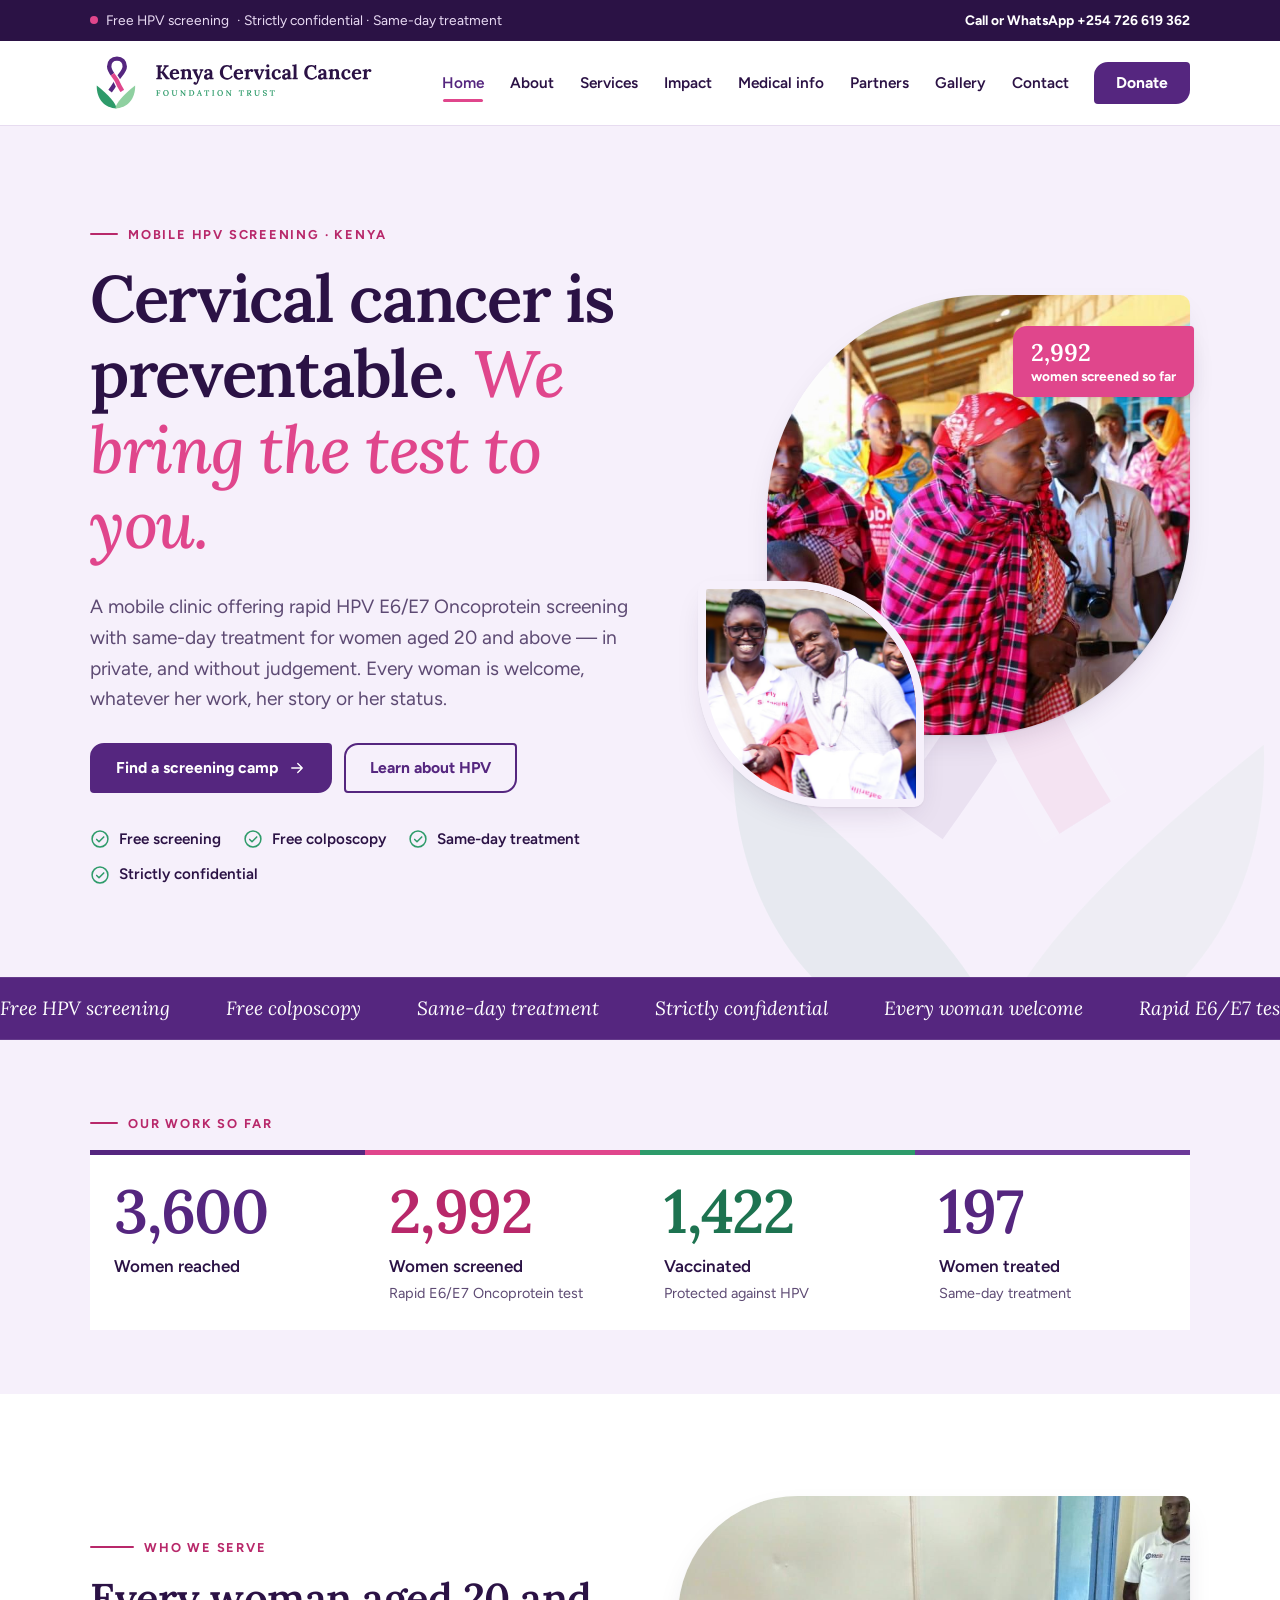
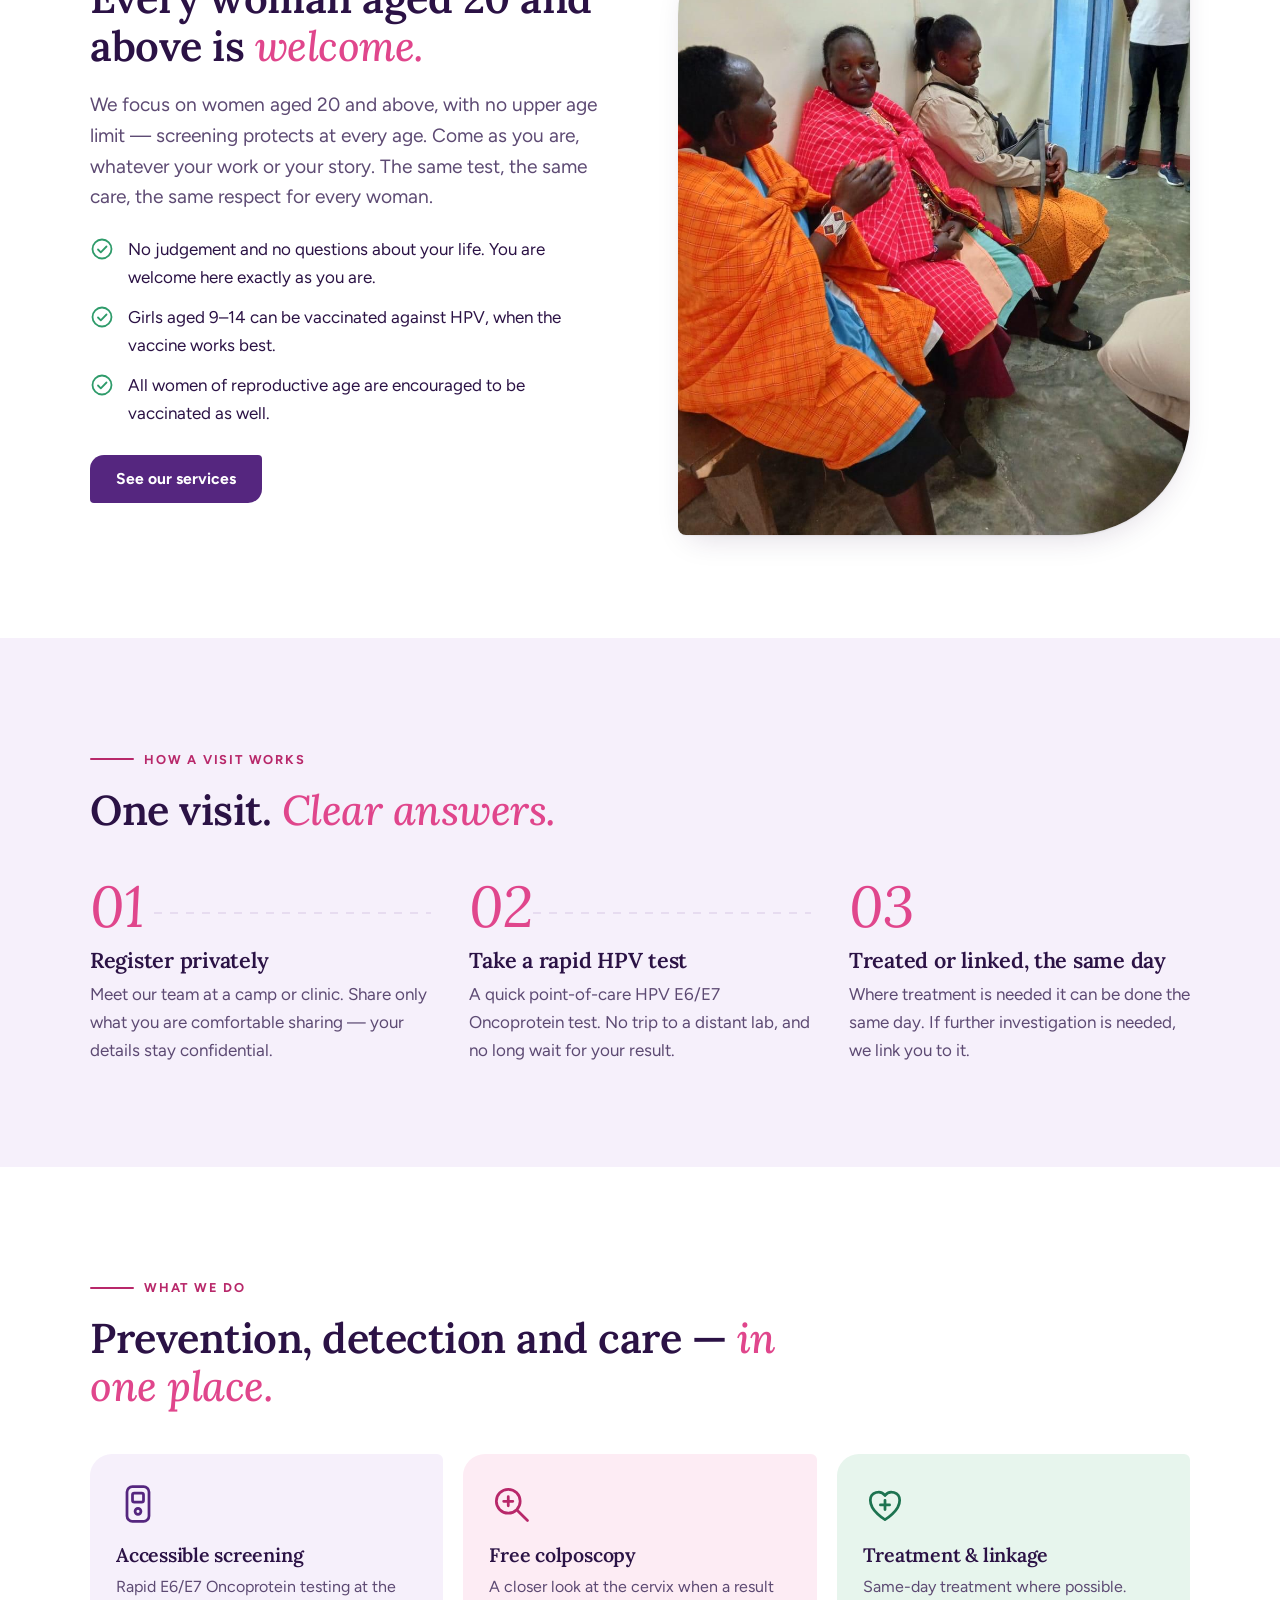
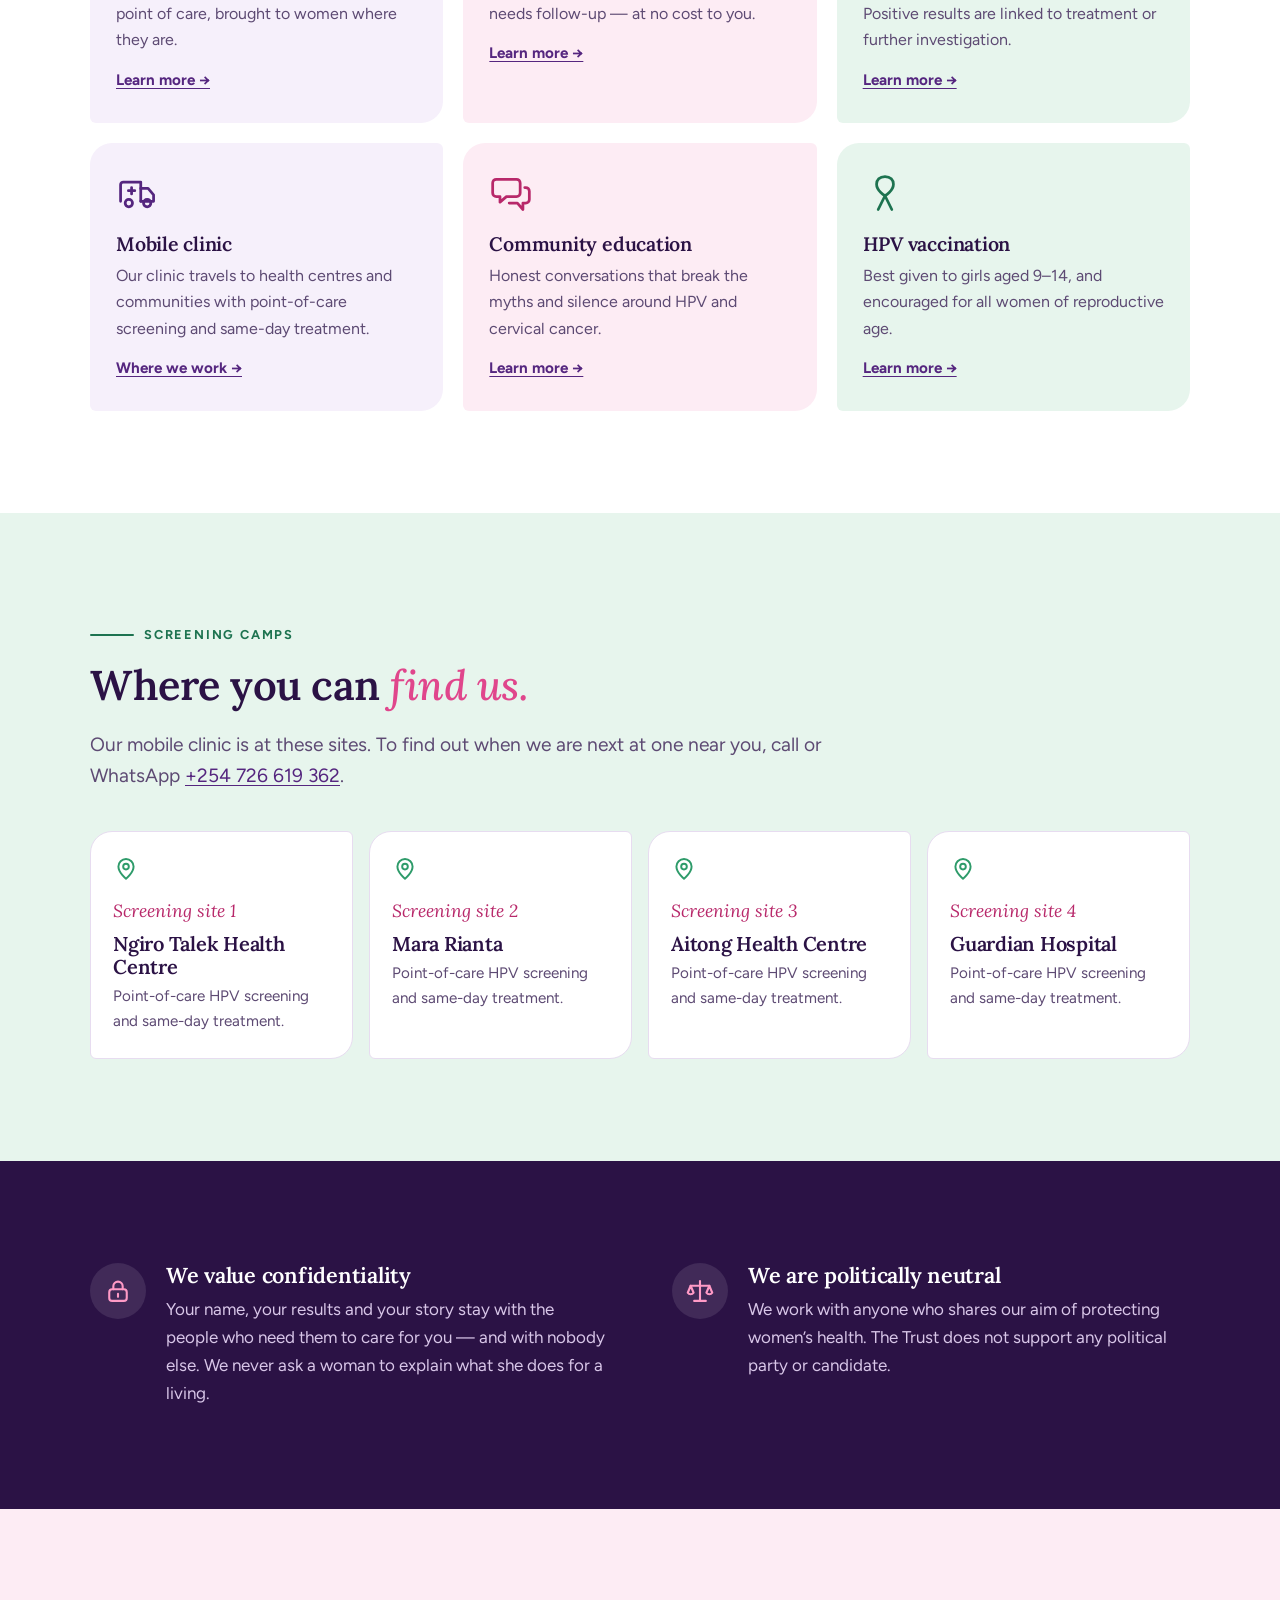
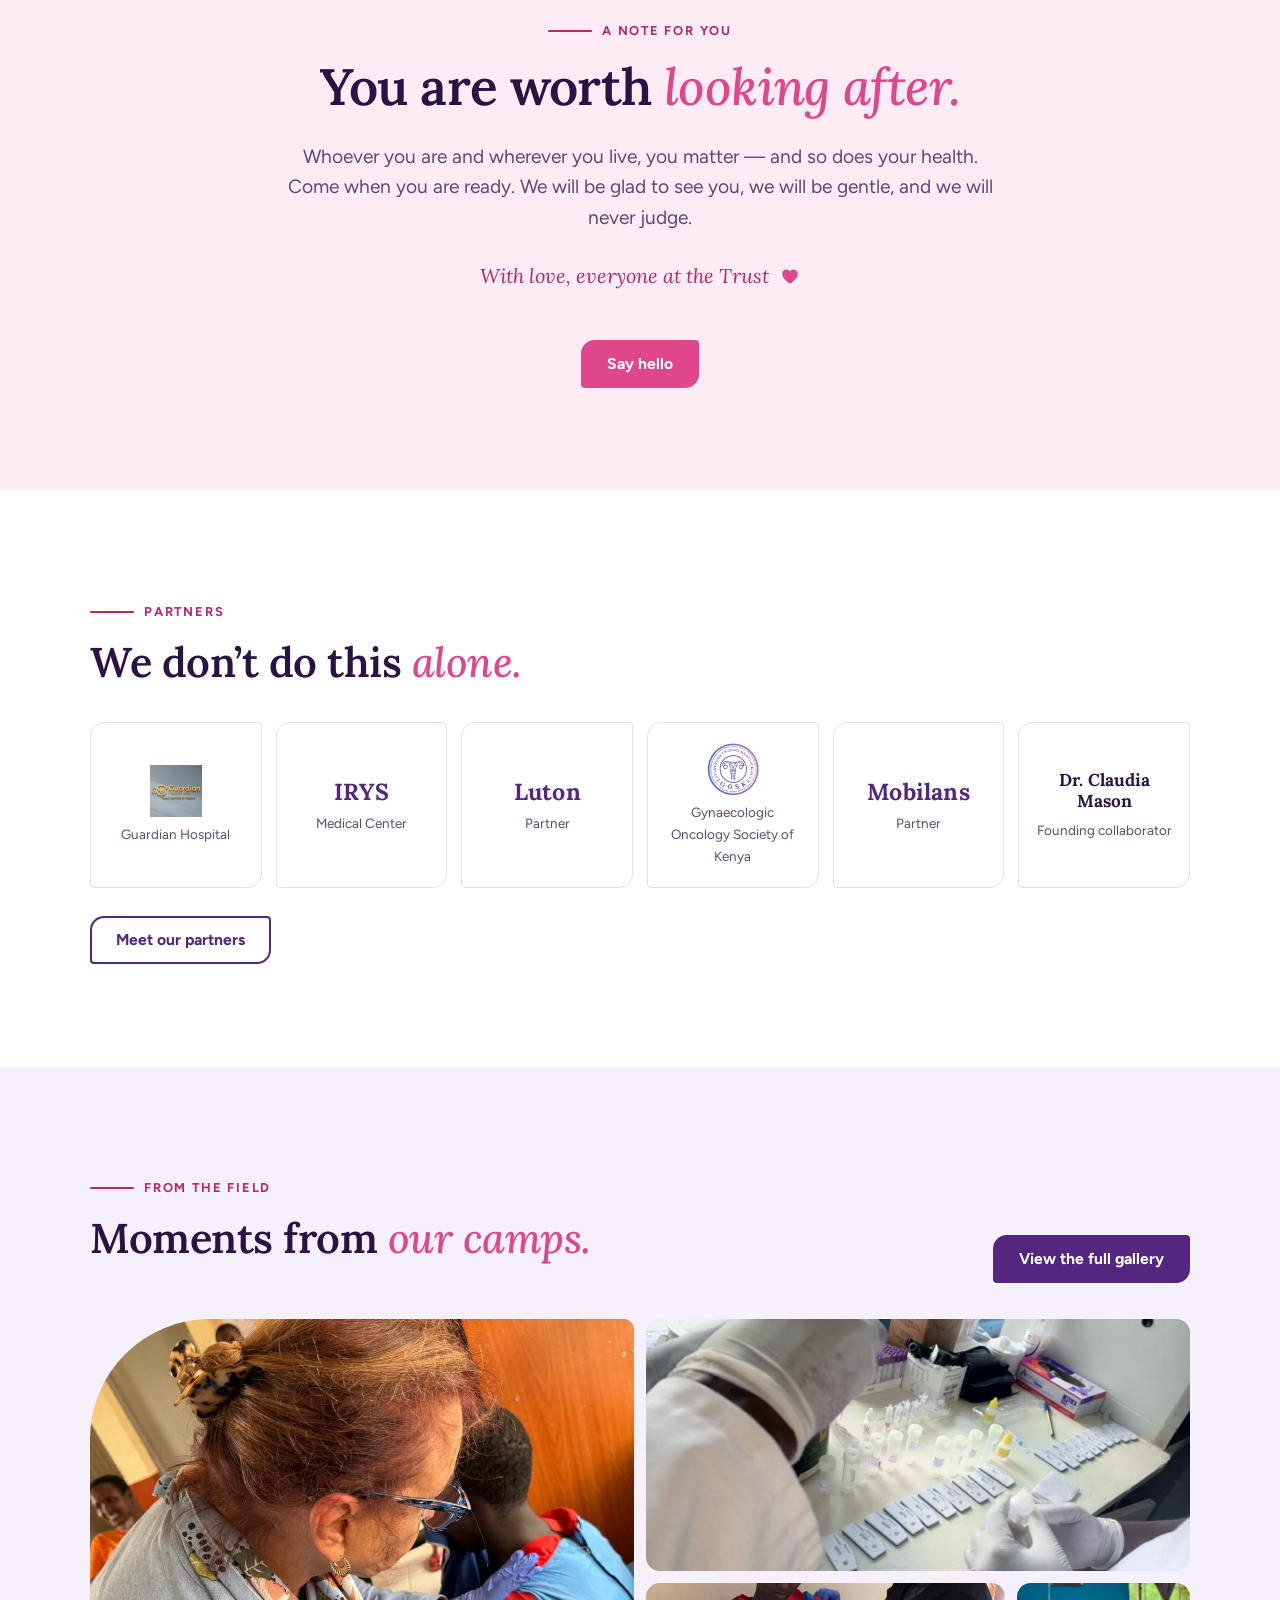
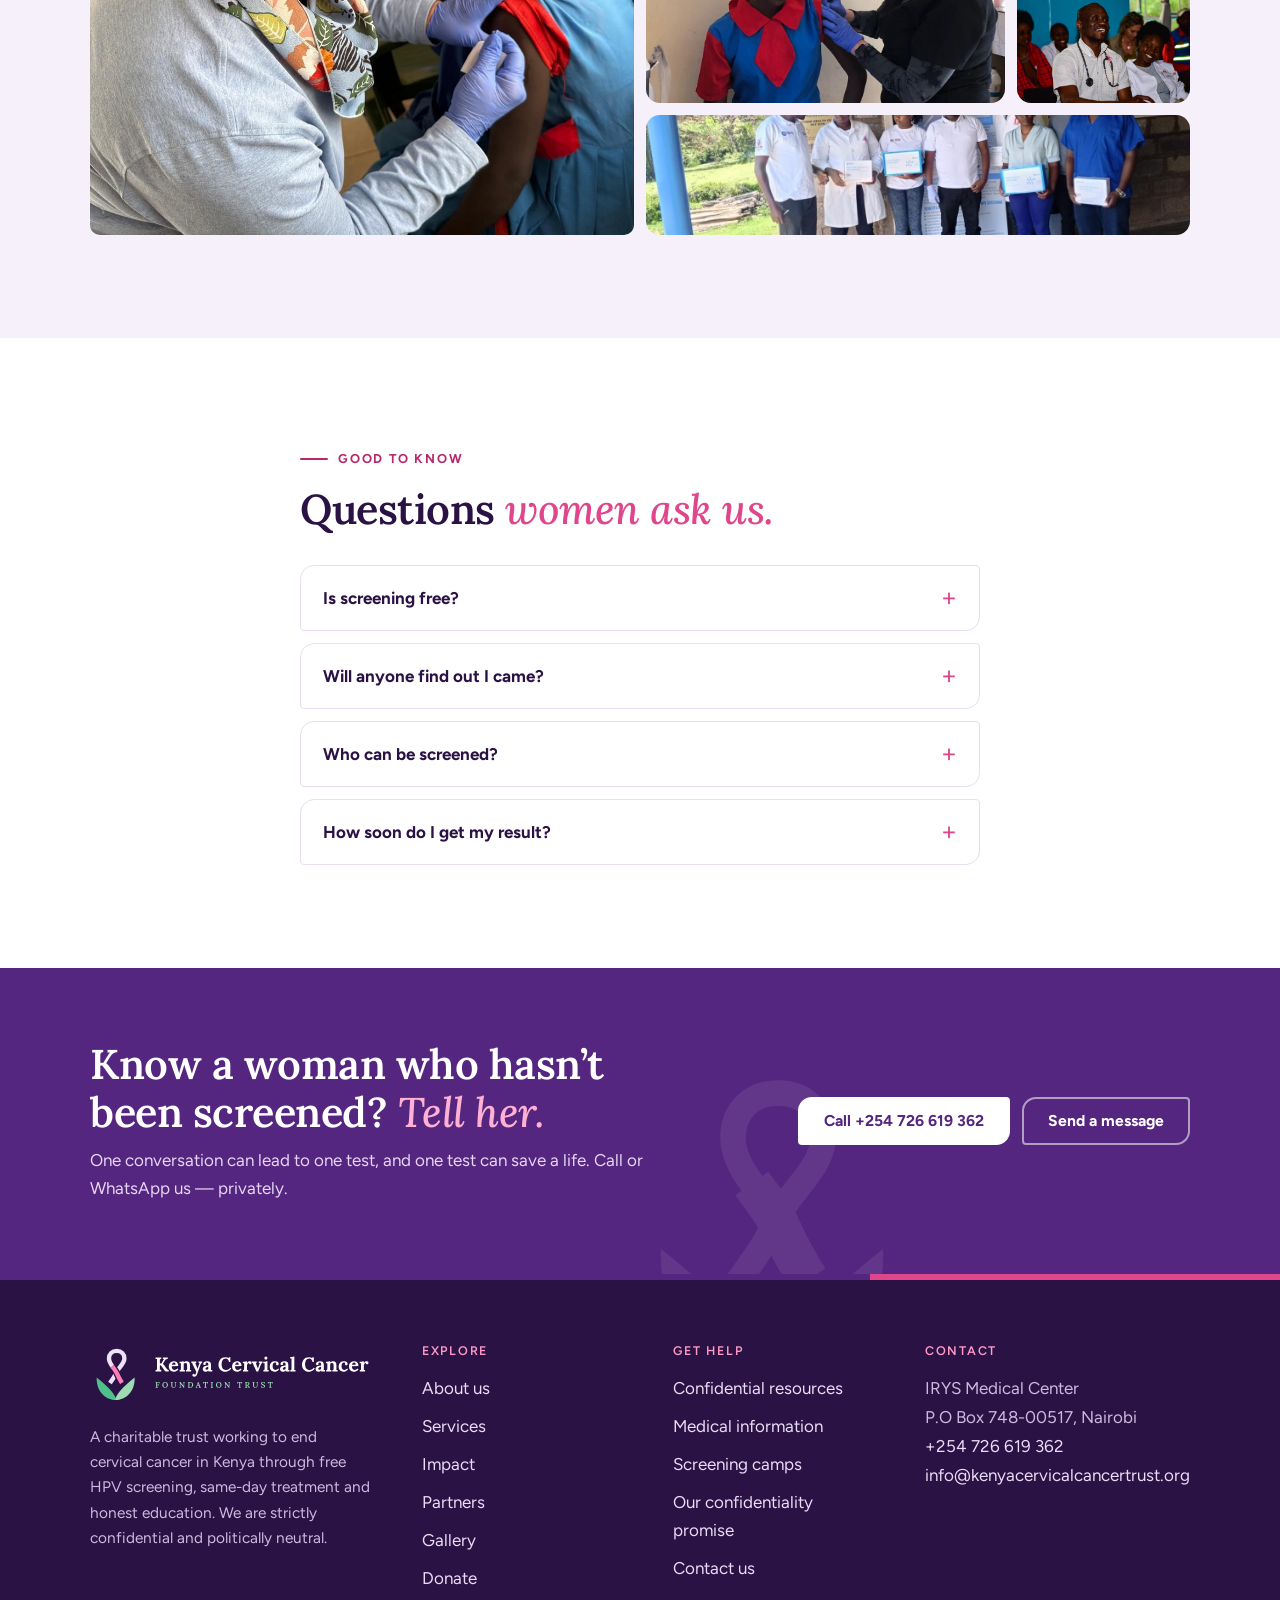
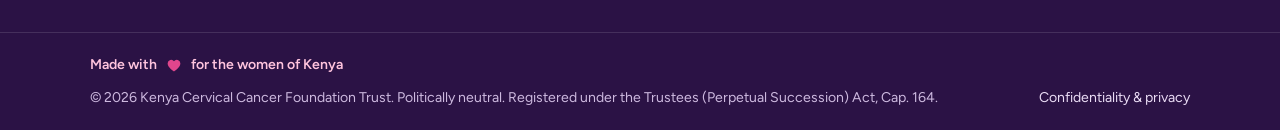
==== index.html @ a725f12f "change" ====
<!DOCTYPE html>
<html lang="en" class="no-js">
<head>
<meta charset="utf-8">
<meta name="viewport" content="width=device-width, initial-scale=1">
<title>Kenya Cervical Cancer Foundation Trust – Free HPV screening for women in Kenya</title>
<meta name="description" content="Free, confidential HPV screening and same-day treatment for women aged 20 and above in Kenya. A politically neutral charitable trust.">
<meta name="robots" content="index, follow">
<meta name="theme-color" content="#55267f">
<meta property="og:type" content="website">
<meta property="og:title" content="Kenya Cervical Cancer Foundation Trust – Free HPV screening for women in Kenya">
<meta property="og:description" content="Free, confidential HPV screening and same-day treatment for women aged 20 and above in Kenya. A politically neutral charitable trust.">
<meta property="og:image" content="https://www.kenyacervicalcancertrust.org/images/og-image.png">
<meta property="og:url" content="https://www.kenyacervicalcancertrust.org/index.html">
<meta name="twitter:card" content="summary_large_image">
<link rel="icon" href="images/favicon.svg" type="image/svg+xml">
<link rel="icon" href="images/favicon.png" type="image/png" sizes="512x512">
<link rel="apple-touch-icon" href="images/favicon.png">
<link rel="preconnect" href="https://fonts.googleapis.com">
<link rel="preconnect" href="https://fonts.gstatic.com" crossorigin>
<link rel="stylesheet" href="https://fonts.googleapis.com/css2?family=Figtree:wght@400;500;600;700;800&display=swap">
<link rel="stylesheet" href="css/style.css">
</head>
<body>
<a class="skip" href="#main">Skip to content</a>
<div class="topbar"><div class="wrap">
  <span class="pillar"><span class="dot"></span> Free HPV screening <span class="hide-s">&middot; Strictly confidential &middot; Same-day treatment</span></span>
  <span class="pillar"><a href="tel:+254726619362"><span class="hide-s">Call or WhatsApp </span>+254 726 619 362</a></span>
</div></div>
<header class="site-header"><div class="wrap">
  <a class="brand" href="index.html" aria-label="Kenya Cervical Cancer Foundation Trust — home"><img src="images/logo-horizontal.svg" alt="Kenya Cervical Cancer Foundation Trust" width="280" height="56"></a>
  <button class="menu-toggle" aria-expanded="false" aria-controls="site-nav" aria-label="Menu"><svg class="" viewBox="0 0 24 24" fill="none" stroke="currentColor" stroke-width="1.8" stroke-linecap="round" stroke-linejoin="round" aria-hidden="true" ><path d="M4 7h16M4 12h16M4 17h16"/></svg></button>
  <nav class="nav" id="site-nav" aria-label="Main"><a class="link" href="index.html" aria-current="page">Home</a><a class="link" href="about.html">About</a><a class="link" href="services.html">Services</a><a class="link" href="impact.html">Impact</a><a class="link" href="medical-info.html">Medical info</a><a class="link" href="partners.html">Partners</a><a class="link" href="gallery.html">Gallery</a><a class="link" href="contact.html">Contact</a><a class="btn btn-primary" href="donate.html">Donate</a></nav>
</div></header>
<main id="main">

<section class="hero"><img class="hero-ribbon" src="images/logo-mark.svg" alt="" aria-hidden="true">
<div class="wrap">
  <div>
    <span class="eyebrow">Mobile HPV screening &middot; Kenya</span>
    <h1>Cervical cancer is preventable. <em>We bring the test to you.</em></h1>
    <p class="lead">A mobile clinic offering rapid HPV E6/E7 Oncoprotein screening with same-day treatment for women aged 20 and above &mdash; in private, and without judgement. Every woman is welcome, whatever her work, her story or her status.</p>
    <div class="btn-row">
      <a class="btn btn-primary" href="#camps">Find a screening camp <svg class="" viewBox="0 0 24 24" fill="none" stroke="currentColor" stroke-width="1.8" stroke-linecap="round" stroke-linejoin="round" aria-hidden="true" ><path d="M5 12h14M13 6l6 6-6 6"/></svg></a>
      <a class="btn btn-ghost" href="medical-info.html">Learn about HPV</a>
    </div>
    <ul class="promise">
      <li><svg class="" viewBox="0 0 24 24" fill="none" stroke="currentColor" stroke-width="1.8" stroke-linecap="round" stroke-linejoin="round" aria-hidden="true" ><circle cx="12" cy="12" r="9.5"/><path d="M8 12.5l2.8 2.8L16.5 9.5"/></svg> Free screening</li><li><svg class="" viewBox="0 0 24 24" fill="none" stroke="currentColor" stroke-width="1.8" stroke-linecap="round" stroke-linejoin="round" aria-hidden="true" ><circle cx="12" cy="12" r="9.5"/><path d="M8 12.5l2.8 2.8L16.5 9.5"/></svg> Free colposcopy</li>
      <li><svg class="" viewBox="0 0 24 24" fill="none" stroke="currentColor" stroke-width="1.8" stroke-linecap="round" stroke-linejoin="round" aria-hidden="true" ><circle cx="12" cy="12" r="9.5"/><path d="M8 12.5l2.8 2.8L16.5 9.5"/></svg> Same-day treatment</li><li><svg class="" viewBox="0 0 24 24" fill="none" stroke="currentColor" stroke-width="1.8" stroke-linecap="round" stroke-linejoin="round" aria-hidden="true" ><circle cx="12" cy="12" r="9.5"/><path d="M8 12.5l2.8 2.8L16.5 9.5"/></svg> Strictly confidential</li>
    </ul>
  </div>
  <div class="hero-art" aria-hidden="false">
    <div class="main"><img src="images/gallery/g19.jpg" alt="Women gathered at a screening camp"></div>
    <div class="second"><img src="images/gallery/g21.jpg" alt="Members of our clinical team smiling"></div>
    <div class="stamp"><b>2,992</b>women screened so far</div>
  </div>
</div>
</section>


<div class="marquee" aria-hidden="true"><div class="track"><span>Free HPV screening</span><span class="hrt"><svg class="heart-ic" viewBox="0 0 24 24" fill="none" stroke="currentColor" stroke-width="2" stroke-linecap="round" stroke-linejoin="round" aria-hidden="true" ><path d="M12 20.5s-8.5-5-8.5-11A4.7 4.7 0 0 1 12 7a4.7 4.7 0 0 1 8.5 2.5c0 6-8.5 11-8.5 11z"/></svg></span><span>Free colposcopy</span><span class="hrt"><svg class="heart-ic" viewBox="0 0 24 24" fill="none" stroke="currentColor" stroke-width="2" stroke-linecap="round" stroke-linejoin="round" aria-hidden="true" ><path d="M12 20.5s-8.5-5-8.5-11A4.7 4.7 0 0 1 12 7a4.7 4.7 0 0 1 8.5 2.5c0 6-8.5 11-8.5 11z"/></svg></span><span>Same-day treatment</span><span class="hrt"><svg class="heart-ic" viewBox="0 0 24 24" fill="none" stroke="currentColor" stroke-width="2" stroke-linecap="round" stroke-linejoin="round" aria-hidden="true" ><path d="M12 20.5s-8.5-5-8.5-11A4.7 4.7 0 0 1 12 7a4.7 4.7 0 0 1 8.5 2.5c0 6-8.5 11-8.5 11z"/></svg></span><span>Strictly confidential</span><span class="hrt"><svg class="heart-ic" viewBox="0 0 24 24" fill="none" stroke="currentColor" stroke-width="2" stroke-linecap="round" stroke-linejoin="round" aria-hidden="true" ><path d="M12 20.5s-8.5-5-8.5-11A4.7 4.7 0 0 1 12 7a4.7 4.7 0 0 1 8.5 2.5c0 6-8.5 11-8.5 11z"/></svg></span><span>Every woman welcome</span><span class="hrt"><svg class="heart-ic" viewBox="0 0 24 24" fill="none" stroke="currentColor" stroke-width="2" stroke-linecap="round" stroke-linejoin="round" aria-hidden="true" ><path d="M12 20.5s-8.5-5-8.5-11A4.7 4.7 0 0 1 12 7a4.7 4.7 0 0 1 8.5 2.5c0 6-8.5 11-8.5 11z"/></svg></span><span>Rapid E6/E7 test</span><span class="hrt"><svg class="heart-ic" viewBox="0 0 24 24" fill="none" stroke="currentColor" stroke-width="2" stroke-linecap="round" stroke-linejoin="round" aria-hidden="true" ><path d="M12 20.5s-8.5-5-8.5-11A4.7 4.7 0 0 1 12 7a4.7 4.7 0 0 1 8.5 2.5c0 6-8.5 11-8.5 11z"/></svg></span><span>Free HPV screening</span><span class="hrt"><svg class="heart-ic" viewBox="0 0 24 24" fill="none" stroke="currentColor" stroke-width="2" stroke-linecap="round" stroke-linejoin="round" aria-hidden="true" ><path d="M12 20.5s-8.5-5-8.5-11A4.7 4.7 0 0 1 12 7a4.7 4.7 0 0 1 8.5 2.5c0 6-8.5 11-8.5 11z"/></svg></span><span>Free colposcopy</span><span class="hrt"><svg class="heart-ic" viewBox="0 0 24 24" fill="none" stroke="currentColor" stroke-width="2" stroke-linecap="round" stroke-linejoin="round" aria-hidden="true" ><path d="M12 20.5s-8.5-5-8.5-11A4.7 4.7 0 0 1 12 7a4.7 4.7 0 0 1 8.5 2.5c0 6-8.5 11-8.5 11z"/></svg></span><span>Same-day treatment</span><span class="hrt"><svg class="heart-ic" viewBox="0 0 24 24" fill="none" stroke="currentColor" stroke-width="2" stroke-linecap="round" stroke-linejoin="round" aria-hidden="true" ><path d="M12 20.5s-8.5-5-8.5-11A4.7 4.7 0 0 1 12 7a4.7 4.7 0 0 1 8.5 2.5c0 6-8.5 11-8.5 11z"/></svg></span><span>Strictly confidential</span><span class="hrt"><svg class="heart-ic" viewBox="0 0 24 24" fill="none" stroke="currentColor" stroke-width="2" stroke-linecap="round" stroke-linejoin="round" aria-hidden="true" ><path d="M12 20.5s-8.5-5-8.5-11A4.7 4.7 0 0 1 12 7a4.7 4.7 0 0 1 8.5 2.5c0 6-8.5 11-8.5 11z"/></svg></span><span>Every woman welcome</span><span class="hrt"><svg class="heart-ic" viewBox="0 0 24 24" fill="none" stroke="currentColor" stroke-width="2" stroke-linecap="round" stroke-linejoin="round" aria-hidden="true" ><path d="M12 20.5s-8.5-5-8.5-11A4.7 4.7 0 0 1 12 7a4.7 4.7 0 0 1 8.5 2.5c0 6-8.5 11-8.5 11z"/></svg></span><span>Rapid E6/E7 test</span><span class="hrt"><svg class="heart-ic" viewBox="0 0 24 24" fill="none" stroke="currentColor" stroke-width="2" stroke-linecap="round" stroke-linejoin="round" aria-hidden="true" ><path d="M12 20.5s-8.5-5-8.5-11A4.7 4.7 0 0 1 12 7a4.7 4.7 0 0 1 8.5 2.5c0 6-8.5 11-8.5 11z"/></svg></span></div></div>
<section class="stats-band section tight">
<div class="wrap">
  <span class="eyebrow">Our work so far</span>
  <div class="stats "><div class="stat reveal"><div class="num" data-count="3600">3,600</div><div class="lbl">Women reached</div></div><div class="stat reveal"><div class="num" data-count="2992">2,992</div><div class="lbl">Women screened</div><div class="sub">Rapid E6/E7 Oncoprotein test</div></div><div class="stat reveal"><div class="num" data-count="1422">1,422</div><div class="lbl">Vaccinated</div><div class="sub">Protected against HPV</div></div><div class="stat reveal"><div class="num" data-count="197">197</div><div class="lbl">Women treated</div><div class="sub">Same-day treatment</div></div></div>
</div>
</section>

<section class="section">
<div class="wrap split">
  <div class="reveal">
    <span class="eyebrow">Who we serve</span>
    <h2>Every woman aged 20 and above is <em>welcome.</em></h2>
    <p class="lead">We focus on women aged 20 and above, with no upper age limit &mdash; screening protects at every age. Come as you are, whatever your work or your story. The same test, the same care, the same respect for every woman.</p>
    <ul class="ticks">
      <li><svg class="" viewBox="0 0 24 24" fill="none" stroke="currentColor" stroke-width="1.8" stroke-linecap="round" stroke-linejoin="round" aria-hidden="true" ><circle cx="12" cy="12" r="9.5"/><path d="M8 12.5l2.8 2.8L16.5 9.5"/></svg><span>No judgement and no questions about your life. You are welcome here exactly as you are.</span></li><li><svg class="" viewBox="0 0 24 24" fill="none" stroke="currentColor" stroke-width="1.8" stroke-linecap="round" stroke-linejoin="round" aria-hidden="true" ><circle cx="12" cy="12" r="9.5"/><path d="M8 12.5l2.8 2.8L16.5 9.5"/></svg><span>Girls aged 9&ndash;14 can be vaccinated against HPV, when the vaccine works best.</span></li><li><svg class="" viewBox="0 0 24 24" fill="none" stroke="currentColor" stroke-width="1.8" stroke-linecap="round" stroke-linejoin="round" aria-hidden="true" ><circle cx="12" cy="12" r="9.5"/><path d="M8 12.5l2.8 2.8L16.5 9.5"/></svg><span>All women of reproductive age are encouraged to be vaccinated as well.</span></li>
    </ul>
    <div class="btn-row"><a class="btn btn-primary" href="services.html">See our services</a></div>
  </div>
  <div class="photo leaf-l tall reveal"><img src="images/gallery/g06.jpg" alt="Women waiting together at a clinic" loading="lazy"></div>
</div>
</section>

<section class="section bg-lilac">
<div class="wrap">
  <div class="narrow reveal">
    <span class="eyebrow">How a visit works</span>
    <h2>One visit. <em>Clear answers.</em></h2>
  </div>
  <div class="steps">
    <div class="step reveal"><h3>Register privately</h3><p>Meet our team at a camp or clinic. Share only what you are comfortable sharing &mdash; your details stay confidential.</p></div>
    <div class="step reveal"><h3>Take a rapid HPV test</h3><p>A quick point-of-care HPV E6/E7 Oncoprotein test. No trip to a distant lab, and no long wait for your result.</p></div>
    <div class="step reveal"><h3>Treated or linked, the same day</h3><p>Where treatment is needed it can be done the same day. If further investigation is needed, we link you to it.</p></div>
  </div>
</div>
</section>

<section class="section">
<div class="wrap">
  <div class="narrow reveal">
    <span class="eyebrow">What we do</span>
    <h2>Prevention, detection and care &mdash; <em>in one place.</em></h2>
  </div>
  <div class="features">
    <article class="feature reveal"><svg class="mark" viewBox="0 0 24 24" fill="none" stroke="currentColor" stroke-width="1.5" stroke-linecap="round" stroke-linejoin="round" aria-hidden="true" ><rect x="6" y="2.5" width="12" height="19" rx="3"/><rect x="9" y="6" width="6" height="5" rx="1"/><circle cx="12" cy="16" r="1.6"/></svg><h3>Accessible screening</h3><p>Rapid E6/E7 Oncoprotein testing at the point of care, brought to women where they are.</p><a class="more" href="services.html#screening">Learn more &rarr;</a></article>
    <article class="feature reveal"><svg class="mark" viewBox="0 0 24 24" fill="none" stroke="currentColor" stroke-width="1.5" stroke-linecap="round" stroke-linejoin="round" aria-hidden="true" ><circle cx="10.5" cy="10.5" r="6.5"/><path d="M15.5 15.5L21 21"/><path d="M8 10.5h5M10.5 8v5"/></svg><h3>Free colposcopy</h3><p>A closer look at the cervix when a result needs follow-up &mdash; at no cost to you.</p><a class="more" href="services.html#colposcopy">Learn more &rarr;</a></article>
    <article class="feature reveal"><svg class="mark" viewBox="0 0 24 24" fill="none" stroke="currentColor" stroke-width="1.5" stroke-linecap="round" stroke-linejoin="round" aria-hidden="true" ><path d="M12 20.5s-8-4.6-8-10.6A4.4 4.4 0 0 1 12 7.4a4.4 4.4 0 0 1 8 2.5c0 6-8 10.6-8 10.6z"/><path d="M12 10v5M9.5 12.5h5"/></svg><h3>Treatment &amp; linkage</h3><p>Same-day treatment where possible. Positive results are linked to treatment or further investigation.</p><a class="more" href="services.html#navigation">Learn more &rarr;</a></article>
    <article class="feature reveal"><svg class="mark" viewBox="0 0 24 24" fill="none" stroke="currentColor" stroke-width="1.5" stroke-linecap="round" stroke-linejoin="round" aria-hidden="true" ><path d="M2.5 16.5V7.5A1.5 1.5 0 0 1 4 6h9.5v10.5"/><path d="M13.5 9.5h4l3 3.5v3.5h-7"/><circle cx="7" cy="17.5" r="2"/><circle cx="17" cy="17.5" r="2"/><path d="M8.5 9v3.5M6.75 10.75h3.5"/></svg><h3>Mobile clinic</h3><p>Our clinic travels to health centres and communities with point-of-care screening and same-day treatment.</p><a class="more" href="#camps">Where we work &rarr;</a></article>
    <article class="feature reveal"><svg class="mark" viewBox="0 0 24 24" fill="none" stroke="currentColor" stroke-width="1.5" stroke-linecap="round" stroke-linejoin="round" aria-hidden="true" ><path d="M4 4.5h11a2 2 0 0 1 2 2V12a2 2 0 0 1-2 2H9.5L6 17v-3H4a2 2 0 0 1-2-2V6.5a2 2 0 0 1 2-2z"/><path d="M19.5 9H20a2 2 0 0 1 2 2v4.5a2 2 0 0 1-2 2h-1.5V21l-3-3.5H11"/></svg><h3>Community education</h3><p>Honest conversations that break the myths and silence around HPV and cervical cancer.</p><a class="more" href="services.html#education">Learn more &rarr;</a></article>
    <article class="feature reveal"><svg class="mark" viewBox="0 0 24 24" fill="none" stroke="currentColor" stroke-width="1.5" stroke-linecap="round" stroke-linejoin="round" aria-hidden="true" ><path d="M12 3c-3 0-4.6 2-4.6 4.2 0 3.6 4.6 6.3 4.6 6.3s4.6-2.7 4.6-6.3C16.6 5 15 3 12 3z"/><path d="M12 13.5L8.3 21M12 13.5l3.7 7.5"/></svg><h3>HPV vaccination</h3><p>Best given to girls aged 9&ndash;14, and encouraged for all women of reproductive age.</p><a class="more" href="medical-info.html#vaccine">Learn more &rarr;</a></article>
  </div>
</div>
</section>

<section class="section bg-mint" id="camps">
<div class="wrap">
  <div class="narrow reveal">
    <span class="eyebrow green">Screening camps</span>
    <h2>Where you can <em>find us.</em></h2>
    <p class="lead">Our mobile clinic is at these sites. To find out when we are next at one near you, call or WhatsApp <a href="tel:+254726619362">+254 726 619 362</a>.</p>
  </div>
  <ul class="camps"><li class="camp reveal"><svg class="" viewBox="0 0 24 24" fill="none" stroke="currentColor" stroke-width="1.8" stroke-linecap="round" stroke-linejoin="round" aria-hidden="true" ><path d="M12 21s7-5.6 7-11.2A7 7 0 0 0 5 9.8C5 15.4 12 21 12 21z"/><circle cx="12" cy="9.8" r="2.6"/></svg><span class="n">Screening site 1</span><h3>Ngiro Talek Health Centre</h3><p>Point-of-care HPV screening and same-day treatment.</p></li><li class="camp reveal"><svg class="" viewBox="0 0 24 24" fill="none" stroke="currentColor" stroke-width="1.8" stroke-linecap="round" stroke-linejoin="round" aria-hidden="true" ><path d="M12 21s7-5.6 7-11.2A7 7 0 0 0 5 9.8C5 15.4 12 21 12 21z"/><circle cx="12" cy="9.8" r="2.6"/></svg><span class="n">Screening site 2</span><h3>Mara Rianta</h3><p>Point-of-care HPV screening and same-day treatment.</p></li><li class="camp reveal"><svg class="" viewBox="0 0 24 24" fill="none" stroke="currentColor" stroke-width="1.8" stroke-linecap="round" stroke-linejoin="round" aria-hidden="true" ><path d="M12 21s7-5.6 7-11.2A7 7 0 0 0 5 9.8C5 15.4 12 21 12 21z"/><circle cx="12" cy="9.8" r="2.6"/></svg><span class="n">Screening site 3</span><h3>Aitong Health Centre</h3><p>Point-of-care HPV screening and same-day treatment.</p></li><li class="camp reveal"><svg class="" viewBox="0 0 24 24" fill="none" stroke="currentColor" stroke-width="1.8" stroke-linecap="round" stroke-linejoin="round" aria-hidden="true" ><path d="M12 21s7-5.6 7-11.2A7 7 0 0 0 5 9.8C5 15.4 12 21 12 21z"/><circle cx="12" cy="9.8" r="2.6"/></svg><span class="n">Screening site 4</span><h3>Guardian Hospital</h3><p>Point-of-care HPV screening and same-day treatment.</p></li></ul>
</div>
</section>

<section class="section on-dark" id="promise">
<div class="wrap">
  <div class="pledge">
    <div class="block reveal"><div class="ic"><svg class="" viewBox="0 0 24 24" fill="none" stroke="currentColor" stroke-width="1.8" stroke-linecap="round" stroke-linejoin="round" aria-hidden="true" ><rect x="4.5" y="10.5" width="15" height="10" rx="2.5"/><path d="M8 10.5V8a4 4 0 0 1 8 0v2.5"/><path d="M12 14.5v2.5"/></svg></div><div><h3>We value confidentiality</h3><p>Your name, your results and your story stay with the people who need them to care for you &mdash; and with nobody else. We never ask a woman to explain what she does for a living.</p></div></div>
    <div class="block reveal"><div class="ic"><svg class="" viewBox="0 0 24 24" fill="none" stroke="currentColor" stroke-width="1.8" stroke-linecap="round" stroke-linejoin="round" aria-hidden="true" ><path d="M12 3.5v17M7 20.5h10"/><path d="M4 7.5h16"/><path d="M4 7.5l-2.5 6a3 3 0 0 0 5 0zM20 7.5l-2.5 6a3 3 0 0 0 5 0z"/></svg></div><div><h3>We are politically neutral</h3><p>We work with anyone who shares our aim of protecting women&rsquo;s health. The Trust does not support any political party or candidate.</p></div></div>
  </div>
</div>
</section>

<section class="section love">
<div class="hearts" aria-hidden="true"><i></i><i></i><i></i><i></i><i></i><i></i><i></i></div>
<div class="wrap">
  <div class="love-card reveal">
    <span class="eyebrow">A note for you</span>
    <h2>You are worth <em>looking after.</em></h2>
    <p class="lead">Whoever you are and wherever you live, you matter &mdash; and so does your health. Come when you are ready. We will be glad to see you, we will be gentle, and we will never judge.</p>
    <p class="sign">With love, everyone at the Trust <svg class="heart-ic" viewBox="0 0 24 24" fill="none" stroke="currentColor" stroke-width="2" stroke-linecap="round" stroke-linejoin="round" aria-hidden="true" ><path d="M12 20.5s-8.5-5-8.5-11A4.7 4.7 0 0 1 12 7a4.7 4.7 0 0 1 8.5 2.5c0 6-8.5 11-8.5 11z"/></svg></p>
    <div class="btn-row" style="justify-content:center"><a class="btn btn-pink" href="contact.html">Say hello</a></div>
  </div>
</div>
</section>

<section class="section">
<div class="wrap">
  <div class="narrow reveal">
    <span class="eyebrow">Partners</span>
    <h2>We don&rsquo;t do this <em>alone.</em></h2>
  </div>
  <div class="partner-row">
    <div class="partner-chip reveal"><img src="images/people/guardian-hospital.jpeg" alt="Guardian Hospital" loading="lazy" width="52" height="52"><span>Guardian Hospital</span></div>
    <div class="partner-chip reveal"><strong class="wm">IRYS</strong><span>Medical Center</span></div>
    <div class="partner-chip reveal"><strong class="wm">Luton</strong><span>Partner</span></div>
    <div class="partner-chip reveal"><img src="images/people/gosk.png" alt="Gynaecologic Oncology Society of Kenya" loading="lazy" width="52" height="52"><span>Gynaecologic Oncology Society of Kenya</span></div>
        <div class="partner-chip reveal"><strong class="wm">Mobilans</strong><span>Partner</span></div>
    <div class="partner-chip reveal"><strong>Dr. Claudia Mason</strong><span>Founding collaborator</span></div>
  </div>
  <div class="btn-row"><a class="btn btn-ghost" href="partners.html">Meet our partners</a></div>
</div>
</section>

<section class="section bg-lilac">
<div class="wrap">
  <div class="split top" style="align-items:end">
    <div class="reveal"><span class="eyebrow">From the field</span><h2>Moments from <em>our camps.</em></h2></div>
    <div class="reveal" style="text-align:right"><a class="btn btn-primary" href="gallery.html">View the full gallery</a></div>
  </div>
  <div class="mosaic">
    <a href="gallery.html"><img src="images/gallery/g03.jpg" alt="HPV vaccination at a school outreach" loading="lazy"></a><a href="gallery.html"><img src="images/gallery/g07.jpg" alt="Rapid tests ready at the point of care" loading="lazy"></a><a href="gallery.html"><img src="images/gallery/g24.jpg" alt="A girl receiving her HPV vaccine" loading="lazy"></a><a href="gallery.html"><img src="images/gallery/g11.jpg" alt="Team briefing" loading="lazy"></a><a href="gallery.html"><img src="images/gallery/g15.jpg" alt="The screening team" loading="lazy"></a>
  </div>
</div>
</section>

<section class="section">
<div class="wrap narrow">
  <span class="eyebrow">Good to know</span>
  <h2>Questions <em>women ask us.</em></h2>
  <div class="faq">
    <details><summary>Is screening free?</summary><div class="ans"><p>Yes. Our mission is to provide free HPV screening, and colposcopy is free too when it is needed.</p></div></details>
    <details><summary>Will anyone find out I came?</summary><div class="ans"><p>No. We value confidentiality. Your details and results are shared only with the people involved in your care, and only for that purpose &mdash; never with an employer, family or anyone else unless you say so.</p></div></details>
    <details><summary>Who can be screened?</summary><div class="ans"><p>Women aged 20 and above, with no upper age limit. Girls aged 9&ndash;14 can be vaccinated against HPV, which is when the vaccine works best, and all women of reproductive age are encouraged to be vaccinated too.</p></div></details>
    <details><summary>How soon do I get my result?</summary><div class="ans"><p>The rapid HPV E6/E7 Oncoprotein test is done at the point of care, so you get your result the same day.</p></div></details>
  </div>
</div>
</section>
<section class="cta"><img class="hero-ribbon" src="images/logo-mark.svg" alt="" aria-hidden="true"><div class="wrap">
<div><h2>Know a woman who hasn&rsquo;t been screened? <em>Tell her.</em></h2><p>One conversation can lead to one test, and one test can save a life. Call or WhatsApp us &mdash; privately.</p></div>
<div class="btn-row"><a class="btn btn-light" href="tel:+254726619362">Call +254 726 619 362</a><a class="btn btn-ghost-light" href="contact.html">Send a message</a></div></div></section>
</main>
<footer class="site-footer">
<div class="tricolor"></div>
<div class="wrap">
  <div class="about">
    <img src="images/logo-horizontal-light.svg" alt="Kenya Cervical Cancer Foundation Trust" width="340" height="62">
    <p>A charitable trust working to end cervical cancer in Kenya through free HPV screening, same-day treatment and honest education. We are strictly confidential and politically neutral.</p>
  </div>
  <div><h4>Explore</h4><ul>
    <li><a href="about.html">About us</a></li><li><a href="services.html">Services</a></li><li><a href="impact.html">Impact</a></li>
    <li><a href="partners.html">Partners</a></li><li><a href="gallery.html">Gallery</a></li><li><a href="donate.html">Donate</a></li></ul></div>
  <div><h4>Get help</h4><ul>
    <li><a href="medical-info.html#sex-workers">Confidential resources</a></li>
    <li><a href="medical-info.html">Medical information</a></li>
    <li><a href="index.html#camps">Screening camps</a></li>
    <li><a href="about.html#confidentiality">Our confidentiality promise</a></li>
    <li><a href="contact.html">Contact us</a></li></ul></div>
  <div><h4>Contact</h4>
    <address>IRYS Medical Center<br>P.O Box 748-00517, Nairobi<br>
    <a href="tel:+254726619362">+254 726 619 362</a><br><a href="mailto:info@kenyacervicalcancertrust.org">info@kenyacervicalcancertrust.org</a></address></div>
</div>
<div class="legal"><div class="wrap">
  <span class="love-line">Made with <svg class="heart-ic" viewBox="0 0 24 24" fill="none" stroke="currentColor" stroke-width="2" stroke-linecap="round" stroke-linejoin="round" aria-hidden="true" ><path d="M12 20.5s-8.5-5-8.5-11A4.7 4.7 0 0 1 12 7a4.7 4.7 0 0 1 8.5 2.5c0 6-8.5 11-8.5 11z"/></svg> for the women of Kenya</span><span>&copy; 2026 Kenya Cervical Cancer Foundation Trust. Politically neutral. Registered under the Trustees (Perpetual Succession) Act, Cap. 164.</span>
  <a href="about.html#confidentiality">Confidentiality &amp; privacy</a>
</div></div>
</footer>
<script src="js/main.js" defer></script>
</body>
</html>
---- css/style.css ----
/* ==========================================================================
   Kenya Cervical Cancer Foundation Trust — site styles
   Palette: purple · pink · green. No frameworks, no icon fonts.
   ========================================================================== */

@font-face {
  font-family: "Lora";
  src: url("../fonts/lora.woff") format("woff");
  font-weight: 400 700;
  font-style: normal;
  font-display: swap;
}
@font-face {
  font-family: "Lora";
  src: url("../fonts/lora-italic.woff") format("woff");
  font-weight: 400 700;
  font-style: italic;
  font-display: swap;
}

:root {
  --ink: #2b1245;          /* deep plum – text & dark bands */
  --purple: #55267f;       /* brand purple */
  --purple-2: #6c3a99;
  --pink: #e0468c;         /* brand pink */
  --pink-deep: #b8286a;    /* pink for small text on light bg (AA) */
  --green: #2e9b6a;        /* brand green */
  --green-deep: #1d7350;   /* green for small text on light bg (AA) */
  --lilac: #f6f0fb;
  --blush: #fdecf4;
  --mint: #e7f5ed;
  --line: #e7dcf0;
  --muted: #5d4a73;
  --white: #fff;

  --leaf: 22px 6px 22px 6px;        /* the leaf corner, echoing the logo */
  --leaf-sm: 14px 4px 14px 4px;
  --shadow: 0 1px 2px rgba(43, 18, 69, .06), 0 12px 32px -12px rgba(43, 18, 69, .18);

  --serif: "Lora", Georgia, "Times New Roman", serif;
  --sans: "Figtree", "Inter", ui-sans-serif, system-ui, -apple-system, "Segoe UI", Roboto, "Helvetica Neue", Arial, sans-serif;

  --wrap: 1180px;
  --gutter: clamp(20px, 4vw, 40px);
}

*, *::before, *::after { box-sizing: border-box; }
html { scroll-behavior: smooth; -webkit-text-size-adjust: 100%; }
body {
  margin: 0;
  font-family: var(--sans);
  font-size: 1.0625rem;
  line-height: 1.65;
  color: var(--ink);
  background: var(--white);
  -webkit-font-smoothing: antialiased;
  overflow-x: hidden;
}
img, svg { display: block; max-width: 100%; }
img { height: auto; }
a { color: var(--purple); text-underline-offset: 3px; text-decoration-thickness: 1px; }
a:hover { color: var(--pink-deep); }
:focus-visible { outline: 3px solid var(--pink); outline-offset: 3px; border-radius: 4px; }
p { margin: 0 0 1em; }
ul { margin: 0; padding: 0; }

h1, h2, h3, h4 {
  font-family: var(--serif);
  font-weight: 600;
  line-height: 1.15;
  letter-spacing: -0.012em;
  margin: 0 0 .5em;
  color: var(--ink);
}
h1 { font-size: clamp(2.4rem, 5.4vw, 4.1rem); letter-spacing: -0.02em; }
h2 { font-size: clamp(1.8rem, 3.4vw, 2.6rem); }
h3 { font-size: 1.35rem; }
h4 { font-size: 1.1rem; }
h1 em, h2 em, h3 em { font-style: italic; font-weight: 500; color: var(--pink); }
.on-dark h1 em, .on-dark h2 em, .on-dark h3 em { color: #ff8fc0; }

.wrap { width: 100%; max-width: var(--wrap); margin-inline: auto; padding-inline: var(--gutter); }
.narrow { max-width: 760px; }
section { position: relative; }
.section { padding-block: clamp(56px, 8vw, 104px); }
.section.tight { padding-block: clamp(40px, 5vw, 64px); }
.bg-lilac { background: var(--lilac); }
.bg-mint { background: var(--mint); }
.bg-blush { background: var(--blush); }
.on-dark { background: var(--ink); color: #eadcf5; }
.on-dark h1, .on-dark h2, .on-dark h3, .on-dark h4 { color: #fff; }
.on-dark a { color: #ffc4de; }

.skip { position: absolute; left: -999px; top: 8px; background: var(--ink); color: #fff; padding: 10px 16px; border-radius: 8px; z-index: 100; }
.skip:focus { left: 8px; color: #fff; }

.eyebrow {
  display: inline-flex; align-items: center; gap: 10px;
  font-size: .8rem; font-weight: 700; letter-spacing: .14em; text-transform: uppercase;
  color: var(--pink-deep); margin-bottom: 16px;
}
.eyebrow::before { content: ""; width: 28px; height: 2px; background: currentColor; border-radius: 2px; }
.on-dark .eyebrow { color: #ff9ac6; }
.eyebrow.green { color: var(--green-deep); }

.lead { font-size: 1.2rem; line-height: 1.6; color: var(--muted); }
.on-dark .lead { color: #d8c6e8; }

/* three-colour ribbon rule */
.tricolor { height: 6px; background: linear-gradient(90deg, var(--purple) 0 34%, var(--pink) 34% 67%, var(--green) 67% 100%); }

/* ---------- buttons ---------- */
.btn {
  display: inline-flex; align-items: center; justify-content: center; gap: 10px;
  padding: 14px 24px; font: 700 .98rem/1 var(--sans);
  border-radius: var(--leaf-sm); border: 2px solid transparent;
  text-decoration: none; cursor: pointer; transition: transform .15s ease, background .15s ease, color .15s ease, border-color .15s ease;
}
.btn:hover { transform: translateY(-2px); }
.btn-primary { background: var(--purple); color: #fff; }
.btn-primary:hover { background: var(--ink); color: #fff; }
.btn-pink { background: var(--pink); color: #fff; }
.btn-pink:hover { background: var(--pink-deep); color: #fff; }
.btn-ghost { border-color: var(--purple); color: var(--purple); background: transparent; }
.btn-ghost:hover { background: var(--purple); color: #fff; }
.btn-light { background: #fff; color: var(--purple); }
.btn-light:hover { background: var(--blush); color: var(--purple); }
.btn-ghost-light { border-color: rgba(255,255,255,.55); color: #fff; }
.btn-ghost-light:hover { background: #fff; color: var(--purple); }
.btn svg { width: 18px; height: 18px; }
.btn-row { display: flex; flex-wrap: wrap; gap: 12px; margin-top: 28px; }

/* ---------- top bar & header ---------- */
.topbar { background: var(--ink); color: #eadcf5; font-size: .86rem; }
.topbar .wrap { display: flex; justify-content: space-between; align-items: center; gap: 16px; padding-block: 9px; }
.topbar span.pillar { display: inline-flex; align-items: center; gap: 8px; }
.topbar .dot { width: 8px; height: 8px; border-radius: 50%; background: var(--pink); display: inline-block; }
.topbar a { color: #fff; font-weight: 700; text-decoration: none; }
.topbar a:hover { color: #ffc4de; }

.site-header { position: sticky; top: 0; z-index: 50; background: rgba(255,255,255,.96); backdrop-filter: saturate(1.2) blur(8px); border-bottom: 1px solid var(--line); }
.site-header .wrap { display: flex; align-items: center; justify-content: space-between; gap: 24px; min-height: 84px; }
.brand img { height: 56px; width: auto; }
.nav { display: flex; align-items: center; gap: 4px; }
.nav a.link { white-space: nowrap; padding: 10px 11px; font-weight: 600; font-size: .96rem; color: var(--ink); text-decoration: none; border-radius: 10px; position: relative; }
.nav a.link:hover { color: var(--purple); background: var(--lilac); }
.nav a.link[aria-current="page"] { color: var(--purple); }
.nav a.link[aria-current="page"]::after { content: ""; position: absolute; left: 12px; right: 12px; bottom: 3px; height: 3px; border-radius: 3px; background: var(--pink); }
.nav .btn { margin-left: 10px; padding: 11px 20px; }
.menu-toggle { display: none; background: none; border: 2px solid var(--line); border-radius: 12px; width: 48px; height: 48px; cursor: pointer; color: var(--ink); align-items: center; justify-content: center; }
.menu-toggle svg { width: 24px; height: 24px; }

@media (max-width: 1160px) {
  .menu-toggle { display: inline-flex; }
  .nav { position: absolute; left: 0; right: 0; top: 100%; background: #fff; border-bottom: 1px solid var(--line); flex-direction: column; align-items: stretch; padding: 12px var(--gutter) 24px; gap: 2px; display: none; box-shadow: var(--shadow); }
  .nav.open { display: flex; }
  .nav a.link { padding: 14px 12px; font-size: 1.05rem; }
  .nav a.link[aria-current="page"]::after { display: none; }
  .nav a.link[aria-current="page"] { background: var(--lilac); }
  .nav .btn { margin: 12px 0 0; }
}
@media (max-width: 640px) {
  .topbar .hide-s { display: none; }
  .topbar .wrap { font-size: .8rem; padding-block: 8px; }
  .brand img { height: 46px; }
  .site-header .wrap { min-height: 72px; }
}

/* ---------- hero ---------- */
.hero { background: var(--lilac); overflow: hidden; }
.hero .wrap { display: grid; grid-template-columns: 1.05fr .95fr; gap: clamp(32px, 5vw, 72px); align-items: center; padding-block: clamp(48px, 7vw, 96px); position: relative; z-index: 1; }
.hero h1 { margin-bottom: .45em; }
.hero p.lead { max-width: 33em; }
.promise { list-style: none; display: flex; flex-wrap: wrap; gap: 10px 22px; margin-top: 34px; }
.promise li { display: inline-flex; align-items: center; gap: 9px; font-weight: 600; font-size: .95rem; }
.promise svg { width: 20px; height: 20px; color: var(--green); flex: none; }

.hero-art { position: relative; aspect-ratio: 1 / 1.04; max-width: 560px; justify-self: end; width: 100%; }
.hero-art .main { position: absolute; inset: 0 0 14% 14%; border-radius: 220px 10px 220px 10px; overflow: hidden; box-shadow: var(--shadow); }
.hero-art .second { position: absolute; left: 0; bottom: 0; width: 46%; aspect-ratio: 1; border-radius: 10px 130px 10px 130px; overflow: hidden; border: 8px solid var(--lilac); box-shadow: var(--shadow); }
.hero-art img { width: 100%; height: 100%; object-fit: cover; }
.hero-art .stamp { position: absolute; right: -4px; top: 6%; background: var(--pink); color: #fff; padding: 12px 18px; border-radius: var(--leaf-sm); font-weight: 700; font-size: .85rem; line-height: 1.25; box-shadow: var(--shadow); max-width: 190px; }
.hero-art .stamp b { display: block; font-family: var(--serif); font-size: 1.5rem; font-weight: 600; }
.hero-ribbon { position: absolute; right: -6%; bottom: -14%; width: 56%; opacity: .07; pointer-events: none; z-index: 0; }
@media (max-width: 900px) {
  .hero .wrap { grid-template-columns: 1fr; }
  .hero-art { justify-self: center; max-width: 440px; }
}

/* page hero (inner pages) */
.page-hero { background: var(--lilac); position: relative; overflow: hidden; }
.page-hero .wrap { padding-block: clamp(44px, 6vw, 84px) clamp(40px, 5vw, 68px); position: relative; z-index: 1; }
.page-hero h1 { font-size: clamp(2.2rem, 4.6vw, 3.5rem); max-width: 18ch; margin-bottom: .3em; }
.page-hero .lead { max-width: 40em; margin: 0; }
.page-hero .hero-ribbon { right: 2%; bottom: -30%; width: 280px; opacity: .08; }
.crumbs { font-size: .88rem; color: var(--muted); margin-bottom: 18px; }
.crumbs a { color: var(--muted); }

/* ---------- stats ---------- */
.stats { display: grid; grid-template-columns: repeat(4, 1fr); gap: 0; }
.stat { padding: 26px 24px 24px; border-top: 5px solid var(--purple); background: #fff; }
.stat:nth-child(2) { border-color: var(--pink); }
.stat:nth-child(3) { border-color: var(--green); }
.stat:nth-child(4) { border-color: var(--purple-2); }
.stat .num { font-family: var(--serif); font-weight: 600; font-size: clamp(2.6rem, 5vw, 3.8rem); line-height: 1; color: var(--purple); letter-spacing: -0.02em; font-variant-numeric: lining-nums; }
.stat:nth-child(2) .num { color: var(--pink-deep); }
.stat:nth-child(3) .num { color: var(--green-deep); }
.stat .lbl { margin-top: 10px; font-weight: 600; color: var(--ink); }
.stat .sub { font-size: .9rem; color: var(--muted); margin-top: 2px; }
.stats-band { background: var(--lilac); }
.stats.cards { gap: 18px; }
.stats.cards .stat { border-radius: var(--leaf); box-shadow: var(--shadow); }
@media (max-width: 900px) { .stats { grid-template-columns: repeat(2, 1fr); } }
@media (max-width: 480px) { .stats { grid-template-columns: 1fr; } }

/* ---------- split layouts ---------- */
.split { display: grid; grid-template-columns: 1fr 1fr; gap: clamp(32px, 6vw, 84px); align-items: center; }
.split.top { align-items: start; }
.split.flip > :first-child { order: 2; }
@media (max-width: 900px) { .split { grid-template-columns: 1fr; } .split.flip > :first-child { order: 0; } }
.photo { border-radius: var(--leaf); overflow: hidden; box-shadow: var(--shadow); }
.photo.leaf-r { border-radius: 8px 120px 8px 120px; }
.photo.leaf-l { border-radius: 120px 8px 120px 8px; }
.photo img { width: 100%; height: 100%; object-fit: cover; }
.photo.tall { aspect-ratio: 4 / 5; }
.photo.wide { aspect-ratio: 4 / 3; }
.photo figcaption { display: none; }

/* ---------- checklist ---------- */
.ticks { list-style: none; display: grid; gap: 12px; margin: 22px 0 0; }
.ticks li { display: grid; grid-template-columns: 26px 1fr; gap: 12px; align-items: start; }
.ticks svg { width: 24px; height: 24px; color: var(--green); margin-top: 2px; }
.ticks.pink svg { color: var(--pink); }

/* ---------- steps ---------- */
.steps { display: grid; grid-template-columns: repeat(3, 1fr); gap: clamp(20px, 3vw, 40px); counter-reset: s; margin-top: 44px; }
.step { position: relative; padding-top: 70px; }
.step::before { counter-increment: s; content: "0" counter(s); position: absolute; top: 0; left: 0; font-family: var(--serif); font-style: italic; font-size: 3.6rem; line-height: 1; color: var(--pink); }
.step::after { content: ""; position: absolute; top: 34px; left: 64px; right: 0; height: 2px; background: repeating-linear-gradient(90deg, var(--line) 0 8px, transparent 8px 16px); }
.step:last-child::after { display: none; }
.step h3 { margin-bottom: .35em; }
.step p { color: var(--muted); margin: 0; }
@media (max-width: 820px) { .steps { grid-template-columns: 1fr; } .step::after { display: none; } }

/* ---------- feature grid (no icons in circles, just a coloured mark) ---------- */
.features { display: grid; grid-template-columns: repeat(3, 1fr); gap: 20px; margin-top: 44px; }
.feature { background: var(--lilac); border-radius: var(--leaf); padding: 28px 26px 30px; position: relative; transition: transform .2s ease, box-shadow .2s ease; }
.feature:hover { transform: translateY(-4px); box-shadow: var(--shadow); }
.feature:nth-child(3n+2) { background: var(--blush); }
.feature:nth-child(3n+3) { background: var(--mint); }
.feature .mark { width: 44px; height: 44px; margin-bottom: 18px; color: var(--purple); }
.feature:nth-child(3n+2) .mark { color: var(--pink-deep); }
.feature:nth-child(3n+3) .mark { color: var(--green-deep); }
.feature h3 { font-size: 1.22rem; margin-bottom: .4em; }
.feature p { margin: 0; color: var(--muted); font-size: 1rem; }
.feature a.more { display: inline-block; margin-top: 14px; font-weight: 700; font-size: .95rem; }
@media (max-width: 980px) { .features { grid-template-columns: repeat(2, 1fr); } }
@media (max-width: 620px) { .features { grid-template-columns: 1fr; } }

/* ---------- camps ---------- */
.camps { display: grid; grid-template-columns: repeat(4, 1fr); gap: 16px; margin-top: 40px; list-style: none; }
.camp { background: #fff; border: 1px solid var(--line); border-radius: var(--leaf); padding: 24px 22px; display: flex; flex-direction: column; gap: 6px; }
.camp .n { font-family: var(--serif); font-style: italic; font-size: 1.1rem; color: var(--pink-deep); }
.camp h3 { font-size: 1.25rem; margin: 0; }
.camp p { margin: 0; font-size: .95rem; color: var(--muted); }
.camp svg { width: 26px; height: 26px; color: var(--green); margin-bottom: 8px; }
@media (max-width: 980px) { .camps { grid-template-columns: repeat(2, 1fr); } }
@media (max-width: 520px) { .camps { grid-template-columns: 1fr; } }

/* ---------- confidentiality / neutrality band ---------- */
.pledge { display: grid; grid-template-columns: 1fr 1fr; gap: clamp(28px, 5vw, 72px); }
.pledge .block { display: grid; grid-template-columns: 56px 1fr; gap: 20px; align-items: start; }
.pledge .ic { width: 56px; height: 56px; border-radius: 50%; background: rgba(255,255,255,.1); display: grid; place-items: center; color: #ff9ac6; }
.pledge .ic svg { width: 28px; height: 28px; }
.pledge h3 { margin-bottom: .3em; }
.pledge p { margin: 0; color: #d8c6e8; }
@media (max-width: 800px) { .pledge { grid-template-columns: 1fr; } }

/* ---------- partners strip ---------- */
.partner-row { display: grid; grid-template-columns: repeat(auto-fit, minmax(170px, 1fr)); gap: 14px; margin-top: 36px; }
.partner-chip { background: #fff; border: 1px solid var(--line); border-radius: var(--leaf-sm); padding: 20px 14px; text-align: center; display: grid; gap: 6px; justify-items: center; align-content: center; min-height: 128px; }
.partner-chip strong { font-family: var(--serif); font-size: 1.08rem; line-height: 1.25; }
.partner-chip span { font-size: .84rem; color: var(--muted); }
.partner-chip img { height: 52px; width: auto; }
@media (max-width: 980px) { .partner-row { grid-template-columns: repeat(3, 1fr); } }
@media (max-width: 560px) { .partner-row { grid-template-columns: repeat(2, 1fr); } }

/* ---------- mosaic ---------- */
.mosaic { display: grid; grid-template-columns: repeat(6, 1fr); grid-auto-rows: 120px; gap: 12px; margin-top: 36px; }
.mosaic a { display: block; overflow: hidden; border-radius: 14px; position: relative; }
.mosaic a:nth-child(1) { grid-column: span 3; grid-row: span 4; border-radius: 120px 10px 10px 10px; }
.mosaic a:nth-child(2) { grid-column: span 3; grid-row: span 2; }
.mosaic a:nth-child(3) { grid-column: span 2; grid-row: span 1; }
.mosaic a:nth-child(4) { grid-column: span 1; grid-row: span 1; }
.mosaic a:nth-child(5) { grid-column: span 3; grid-row: span 1; }
.mosaic img { width: 100%; height: 100%; object-fit: cover; transition: transform .5s ease; }
.mosaic a:hover img { transform: scale(1.04); }
@media (max-width: 700px) {
  .mosaic { grid-template-columns: repeat(2, 1fr); grid-auto-rows: 150px; }
  .mosaic a:nth-child(n) { grid-column: span 1; grid-row: span 1; border-radius: 14px; }
  .mosaic a:nth-child(1) { grid-column: span 2; grid-row: span 2; border-radius: 80px 10px 10px 10px; }
}

/* ---------- FAQ ---------- */
.faq { display: grid; gap: 12px; margin-top: 32px; }
.faq details { background: #fff; border: 1px solid var(--line); border-radius: var(--leaf-sm); padding: 0; }
.faq summary { list-style: none; cursor: pointer; padding: 18px 56px 18px 22px; font-weight: 700; position: relative; }
.faq summary::-webkit-details-marker { display: none; }
.faq summary::after { content: "+"; position: absolute; right: 22px; top: 50%; transform: translateY(-50%); font-size: 1.6rem; line-height: 1; color: var(--pink); font-weight: 400; }
.faq details[open] summary::after { content: "–"; }
.faq details[open] { border-color: var(--purple-2); box-shadow: var(--shadow); }
.faq .ans { padding: 0 22px 20px; color: var(--muted); }
.faq .ans p:last-child { margin: 0; }

/* ---------- CTA band ---------- */
.cta { background: var(--purple); color: #fff; overflow: hidden; }
.cta .wrap { display: flex; flex-wrap: wrap; align-items: center; justify-content: space-between; gap: 28px; padding-block: clamp(44px, 6vw, 72px); position: relative; z-index: 1; }
.cta h2 { color: #fff; margin: 0; max-width: 20ch; }
.cta h2 em { color: #ffb0d3; }
.cta p { margin: 10px 0 0; color: #e6d6f3; max-width: 36em; }
.cta .btn-row { margin: 0; }
.cta .hero-ribbon { filter: brightness(0) invert(1); opacity: .08; right: 28%; bottom: -40%; width: 300px; }

/* ---------- long-form (medical info etc.) ---------- */
.doc { display: grid; grid-template-columns: 250px 1fr; gap: clamp(32px, 6vw, 84px); align-items: start; }
.toc { position: sticky; top: 110px; font-size: .95rem; }
.toc h4 { font-family: var(--sans); text-transform: uppercase; letter-spacing: .12em; font-size: .75rem; color: var(--muted); margin-bottom: 12px; }
.toc ol { list-style: none; border-left: 2px solid var(--line); }
.toc a { display: block; padding: 7px 0 7px 16px; text-decoration: none; color: var(--ink); margin-left: -2px; border-left: 2px solid transparent; }
.toc a:hover, .toc a.active { color: var(--purple); border-left-color: var(--pink); font-weight: 700; }
.doc section.part { padding-block: 0 56px; scroll-margin-top: 110px; }
.doc h2 { margin-top: 0; }
.doc h3 { margin-top: 1.6em; }
.doc ul.plain { padding-left: 1.2em; }
.doc ul.plain li { margin-bottom: .4em; }
@media (max-width: 960px) { .doc { grid-template-columns: 1fr; } .toc { display: none; } }

.callout { background: var(--blush); border-radius: var(--leaf); padding: 26px 28px; margin: 28px 0; border-left: 6px solid var(--pink); }
.callout.green { background: var(--mint); border-left-color: var(--green); }
.callout.purple { background: var(--lilac); border-left-color: var(--purple); }
.callout h3, .callout h4 { margin-top: 0; }
.callout p:last-child { margin-bottom: 0; }

.twocol { display: grid; grid-template-columns: 1fr 1fr; gap: 22px; margin: 26px 0; }
.twocol > div { background: var(--lilac); border-radius: var(--leaf); padding: 26px; }
.twocol > div:nth-child(2) { background: var(--mint); }
.twocol h3 { margin-top: 0; }
@media (max-width: 720px) { .twocol { grid-template-columns: 1fr; } }

.facts { display: grid; grid-template-columns: repeat(4, 1fr); gap: 14px; margin: 28px 0; }
.fact { border-top: 4px solid var(--pink); padding-top: 14px; }
.fact .n { font-family: var(--serif); font-size: 2.3rem; font-weight: 600; color: var(--purple); line-height: 1; }
.fact p { font-size: .92rem; color: var(--muted); margin: 8px 0 0; }
@media (max-width: 720px) { .facts { grid-template-columns: repeat(2, 1fr); } }

.mf { display: grid; gap: 14px; margin-top: 22px; }
.mf > div { display: grid; grid-template-columns: 110px 1fr; gap: 18px; padding: 18px 22px; background: #fff; border: 1px solid var(--line); border-radius: var(--leaf-sm); }
.mf .tag { font-weight: 800; letter-spacing: .1em; text-transform: uppercase; font-size: .75rem; color: var(--pink-deep); padding-top: 4px; }
.mf .tag.fact-t { color: var(--green-deep); }
.mf p { margin: 0; }
@media (max-width: 560px) { .mf > div { grid-template-columns: 1fr; gap: 4px; } }

.sources { font-size: .92rem; color: var(--muted); }
.sources li { margin-bottom: 6px; }

/* ---------- service rows ---------- */
.svc { display: grid; grid-template-columns: 90px 1fr minmax(240px, 380px); gap: clamp(20px, 4vw, 52px); align-items: start; padding-block: 48px; border-top: 1px solid var(--line); }
.svc:first-of-type { border-top: 0; }
.svc .no { font-family: var(--serif); font-style: italic; font-size: 3.2rem; line-height: 1; color: var(--pink); }
.svc h3 { font-size: 1.6rem; }
.svc .figs { display: flex; flex-wrap: wrap; gap: 14px 30px; margin-top: 22px; }
.svc .figs div { min-width: 120px; }
.svc .figs b { display: block; font-family: var(--serif); font-size: 2.2rem; font-weight: 600; line-height: 1; color: var(--purple); }
.svc .figs span { font-size: .9rem; color: var(--muted); }
.svc .photo { aspect-ratio: 4 / 3; }
@media (max-width: 960px) { .svc { grid-template-columns: 56px 1fr; } .svc .photo { grid-column: 2; } .svc .no { font-size: 2.4rem; } }
@media (max-width: 520px) { .svc { grid-template-columns: 1fr; } .svc .photo { grid-column: 1; } }

/* ---------- people ---------- */
.people { display: grid; grid-template-columns: repeat(2, 1fr); gap: 22px; margin-top: 40px; }
.person { display: grid; grid-template-columns: 150px 1fr; gap: 24px; align-items: center; background: #fff; border: 1px solid var(--line); border-radius: var(--leaf); padding: 20px; }
.person .ph { width: 150px; height: 180px; border-radius: 10px 70px 10px 70px; overflow: hidden; background: var(--lilac); display: grid; place-items: center; }
.person .ph img { width: 100%; height: 100%; object-fit: cover; object-position: top; }
.person .ph .mono { font-family: var(--serif); font-size: 3rem; font-weight: 600; color: var(--purple); }
.person h3 { margin-bottom: 2px; font-size: 1.3rem; }
.person .role { color: var(--pink-deep); font-weight: 700; font-size: .85rem; letter-spacing: .06em; text-transform: uppercase; margin-bottom: 10px; }
.person p { margin: 0; color: var(--muted); font-size: .98rem; }
@media (max-width: 900px) { .people { grid-template-columns: 1fr; } }
@media (max-width: 480px) { .person { grid-template-columns: 1fr; } }

.values { display: grid; grid-template-columns: repeat(3, 1fr); gap: 20px; margin-top: 40px; }
.value { padding: 24px 0 0; border-top: 3px solid var(--purple); }
.value:nth-child(3n+2) { border-color: var(--pink); }
.value:nth-child(3n+3) { border-color: var(--green); }
.value p { color: var(--muted); margin: 0; }
@media (max-width: 860px) { .values { grid-template-columns: 1fr; } }

/* ---------- partners page ---------- */
.partners-grid { display: grid; grid-template-columns: repeat(2, 1fr); gap: 20px; margin-top: 40px; }
.pcard { display: grid; grid-template-columns: 96px 1fr; gap: 22px; padding: 26px; background: #fff; border: 1px solid var(--line); border-radius: var(--leaf); align-items: start; }
.pcard .logo { width: 96px; height: 96px; border-radius: 50%; background: var(--lilac); display: grid; place-items: center; overflow: hidden; font-family: var(--serif); font-weight: 600; font-size: 1.7rem; color: var(--purple); }
.pcard .logo img { width: 100%; height: 100%; object-fit: cover; }
.pcard .logo.contain img { object-fit: contain; padding: 8px; }
.pcard:nth-child(3n+2) .logo { background: var(--blush); color: var(--pink-deep); }
.pcard:nth-child(3n+3) .logo { background: var(--mint); color: var(--green-deep); }
.pcard h3 { margin-bottom: 2px; font-size: 1.28rem; }
.pcard .role { color: var(--pink-deep); font-weight: 700; font-size: .82rem; letter-spacing: .06em; text-transform: uppercase; margin-bottom: 10px; }
.pcard p { margin: 0; color: var(--muted); font-size: .98rem; }
@media (max-width: 900px) { .partners-grid { grid-template-columns: 1fr; } }
@media (max-width: 480px) { .pcard { grid-template-columns: 1fr; } }

.ways { display: grid; grid-template-columns: repeat(2, 1fr); gap: 18px; margin-top: 36px; counter-reset: w; }
.way { padding: 26px 26px 26px 26px; border-radius: var(--leaf); background: var(--lilac); }
.way:nth-child(2) { background: var(--blush); }
.way:nth-child(3) { background: var(--mint); }
.way:nth-child(4) { background: var(--lilac); }
.way h3 { font-size: 1.22rem; }
.way p { margin: 0; color: var(--muted); }
@media (max-width: 700px) { .ways { grid-template-columns: 1fr; } }

/* ---------- gallery ---------- */
.filters { display: flex; flex-wrap: wrap; gap: 10px; margin-bottom: 32px; }
.filters button { font: 700 .92rem var(--sans); padding: 10px 18px; border-radius: 999px; border: 2px solid var(--line); background: #fff; color: var(--ink); cursor: pointer; transition: all .15s ease; }
.filters button:hover { border-color: var(--purple); color: var(--purple); }
.filters button[aria-pressed="true"] { background: var(--purple); border-color: var(--purple); color: #fff; }
.masonry { columns: 3 280px; column-gap: 16px; }
.masonry figure { margin: 0 0 16px; break-inside: avoid; position: relative; border-radius: 16px; overflow: hidden; cursor: zoom-in; background: var(--lilac); }
.masonry figure:nth-child(4n+1) { border-top-left-radius: 70px; }
.masonry figure:nth-child(4n+3) { border-bottom-right-radius: 70px; }
.masonry img { width: 100%; display: block; transition: transform .5s ease; }
.masonry figure:hover img { transform: scale(1.035); }
.masonry button { all: unset; display: block; width: 100%; cursor: zoom-in; }
.masonry button:focus-visible { outline: 3px solid var(--pink); outline-offset: -3px; }
.masonry figcaption { position: absolute; left: 0; right: 0; bottom: 0; padding: 40px 16px 14px; color: #fff; font-size: .9rem; font-weight: 600; background: linear-gradient(transparent, rgba(43,18,69,.82)); opacity: 0; transform: translateY(8px); transition: all .25s ease; pointer-events: none; }
.masonry figure:hover figcaption, .masonry button:focus-visible + figcaption { opacity: 1; transform: none; }
.masonry figure[hidden] { display: none; }

.lightbox { position: fixed; inset: 0; background: rgba(28, 10, 46, .94); z-index: 200; display: none; align-items: center; justify-content: center; padding: 24px; }
.lightbox.open { display: flex; }
.lightbox figure { margin: 0; max-width: min(1100px, 100%); max-height: 100%; display: grid; gap: 14px; justify-items: center; }
.lightbox img { max-height: calc(100vh - 140px); width: auto; max-width: 100%; border-radius: 14px; }
.lightbox figcaption { color: #eadcf5; font-size: 1rem; text-align: center; }
.lightbox button { position: absolute; background: rgba(255,255,255,.12); color: #fff; border: 0; width: 52px; height: 52px; border-radius: 50%; font-size: 1.6rem; cursor: pointer; display: grid; place-items: center; }
.lightbox button:hover { background: var(--pink); }
.lightbox .close { top: 18px; right: 18px; }
.lightbox .prev { left: 18px; top: 50%; transform: translateY(-50%); }
.lightbox .next { right: 18px; top: 50%; transform: translateY(-50%); }
@media (max-width: 640px) { .lightbox .prev, .lightbox .next { top: auto; bottom: 18px; transform: none; } .lightbox img { max-height: calc(100vh - 190px); } }

/* ---------- forms / contact ---------- */
.contact-grid { display: grid; grid-template-columns: .9fr 1.1fr; gap: clamp(28px, 5vw, 72px); align-items: start; }
.info-list { list-style: none; display: grid; gap: 22px; margin-top: 28px; }
.info-list li { display: grid; grid-template-columns: 48px 1fr; gap: 16px; align-items: start; }
.info-list .ic { width: 48px; height: 48px; border-radius: 14px 4px 14px 4px; background: var(--lilac); color: var(--purple); display: grid; place-items: center; }
.info-list li:nth-child(2) .ic { background: var(--blush); color: var(--pink-deep); }
.info-list li:nth-child(3) .ic { background: var(--mint); color: var(--green-deep); }
.info-list .ic svg { width: 24px; height: 24px; }
.info-list b { display: block; font-family: var(--serif); font-size: 1.1rem; }
.info-list span, .info-list a { color: var(--muted); }
form.card { background: #fff; border: 1px solid var(--line); border-radius: var(--leaf); padding: clamp(22px, 3vw, 36px); box-shadow: var(--shadow); }
label { display: block; font-weight: 700; font-size: .92rem; margin-bottom: 6px; }
input, select, textarea { width: 100%; font: inherit; color: var(--ink); padding: 13px 14px; border: 2px solid var(--line); border-radius: 12px; background: #fff; }
input:focus, select:focus, textarea:focus { outline: none; border-color: var(--purple); box-shadow: 0 0 0 4px rgba(85,38,127,.12); }
textarea { min-height: 140px; resize: vertical; }
.field { margin-bottom: 18px; }
.field-row { display: grid; grid-template-columns: 1fr 1fr; gap: 16px; }
@media (max-width: 560px) { .field-row { grid-template-columns: 1fr; } }
.hint { font-size: .88rem; color: var(--muted); margin-top: 6px; }
.map { border-radius: var(--leaf); overflow: hidden; border: 1px solid var(--line); margin-top: 28px; }
.map iframe { width: 100%; height: 300px; border: 0; display: block; }
@media (max-width: 900px) { .contact-grid { grid-template-columns: 1fr; } }

/* donate */
.give { display: grid; grid-template-columns: repeat(3, 1fr); gap: 18px; margin-top: 36px; }
.give > div { background: var(--lilac); border-radius: var(--leaf); padding: 28px; }
.give > div:nth-child(2) { background: var(--blush); }
.give > div:nth-child(3) { background: var(--mint); }
.give h3 { font-size: 1.25rem; }
.give p { color: var(--muted); }
.give code { background: #fff; padding: 2px 8px; border-radius: 6px; font-size: .92rem; }
@media (max-width: 860px) { .give { grid-template-columns: 1fr; } }

/* ---------- footer ---------- */
.site-footer { background: var(--ink); color: #cdb9df; }
.site-footer .wrap { display: grid; grid-template-columns: 1.4fr 1fr 1fr 1.2fr; gap: clamp(24px, 4vw, 56px); padding-block: 64px 40px; }
.site-footer h4 { font-family: var(--sans); font-size: .78rem; text-transform: uppercase; letter-spacing: .14em; color: #ff9ac6; margin-bottom: 16px; }
.site-footer ul { list-style: none; display: grid; gap: 10px; }
.site-footer a { color: #eadcf5; text-decoration: none; }
.site-footer a:hover { color: #ffc4de; text-decoration: underline; }
.site-footer .about img { height: 62px; width: auto; margin-bottom: 18px; }
.site-footer .about p { font-size: .96rem; max-width: 30em; }
.site-footer address { font-style: normal; line-height: 1.7; }
.legal { border-top: 1px solid rgba(255,255,255,.12); }
.legal .wrap { display: flex; flex-wrap: wrap; justify-content: space-between; gap: 10px 24px; padding-block: 20px; font-size: .88rem; grid-template-columns: none; }
@media (max-width: 960px) { .site-footer .wrap { grid-template-columns: 1fr 1fr; } }
@media (max-width: 560px) { .site-footer .wrap { grid-template-columns: 1fr; } }

/* ---------- motion ---------- */
.reveal { opacity: 0; transform: translateY(18px); transition: opacity .7s ease, transform .7s ease; }
.reveal.in { opacity: 1; transform: none; }
@media (prefers-reduced-motion: reduce) {
  html { scroll-behavior: auto; }
  .reveal { opacity: 1; transform: none; transition: none; }
  .btn, .feature, .mosaic img, .masonry img { transition: none; }
}
.no-js .reveal { opacity: 1; transform: none; }

@media print {
  .topbar, .site-header, .cta, .site-footer, .menu-toggle { display: none; }
  body { font-size: 12pt; }
}
.topbar a { white-space: nowrap; }

/* ==========================================================================
   Motion & warmth
   ========================================================================== */
:root { --ease: cubic-bezier(.22, .8, .24, 1); }

/* page fade-in + scroll progress */
@keyframes pageIn { from { opacity: 0; } to { opacity: 1; } }
body { animation: pageIn .6s ease both; }
.progress { position: fixed; top: 0; left: 0; height: 4px; width: 100%; transform-origin: 0 50%; transform: scaleX(0); background: linear-gradient(90deg, var(--purple), var(--pink), var(--green)); z-index: 120; pointer-events: none; }

/* header */
.site-header { transition: box-shadow .3s ease, background .3s ease; }
.site-header .wrap { transition: min-height .3s var(--ease); }
.site-header.scrolled { box-shadow: 0 10px 30px -16px rgba(43,18,69,.35); }
.site-header.scrolled .wrap { min-height: 68px; }
.brand img { transition: transform .4s var(--ease); }
.brand:hover img { transform: scale(1.03) rotate(-1deg); }
.nav a.link::before { content: ""; position: absolute; left: 11px; right: 11px; bottom: 3px; height: 3px; border-radius: 3px; background: var(--pink); transform: scaleX(0); transform-origin: left; transition: transform .35s var(--ease); }
.nav a.link:hover::before { transform: scaleX(1); }
.nav a.link[aria-current="page"]::before { display: none; }
@media (max-width: 1160px) { .nav a.link::before { display: none; } .nav { animation: dropIn .3s var(--ease); } }
@keyframes dropIn { from { opacity: 0; transform: translateY(-8px); } to { opacity: 1; transform: none; } }

/* buttons: sheen + arrow nudge */
.btn { position: relative; overflow: hidden; isolation: isolate; }
.btn::after { content: ""; position: absolute; top: 0; bottom: 0; left: -60%; width: 40%; background: linear-gradient(100deg, transparent, rgba(255,255,255,.35), transparent); transform: skewX(-20deg); transition: left .6s var(--ease); z-index: -1; }
.btn:hover::after { left: 130%; }
.btn svg { transition: transform .25s var(--ease); }
.btn:hover svg { transform: translateX(4px); }
.btn:active { transform: translateY(0) scale(.98); }

/* hero entrance */
@keyframes riseIn { from { opacity: 0; transform: translateY(26px); } to { opacity: 1; transform: none; } }
@keyframes popIn { from { opacity: 0; transform: scale(.86) rotate(-3deg); } to { opacity: 1; transform: none; } }
.hero .wrap > div:first-child > * { animation: riseIn .9s var(--ease) both; }
.hero .wrap > div:first-child > :nth-child(1) { animation-delay: .1s; }
.hero .wrap > div:first-child > :nth-child(2) { animation-delay: .22s; }
.hero .wrap > div:first-child > :nth-child(3) { animation-delay: .36s; }
.hero .wrap > div:first-child > :nth-child(4) { animation-delay: .5s; }
.hero .wrap > div:first-child > :nth-child(5) { animation-delay: .64s; }
.hero-art .main { animation: popIn 1s var(--ease) .2s both; }
.hero-art .second { animation: popIn 1s var(--ease) .5s both; }
.hero-art .stamp { animation: popIn .8s var(--ease) .9s both, bob 5s ease-in-out 1.8s infinite; }
@keyframes bob { 0%,100% { transform: translateY(0) rotate(0); } 50% { transform: translateY(-8px) rotate(1.5deg); } }
@keyframes sway { 0%,100% { transform: rotate(-4deg) translateY(0); } 50% { transform: rotate(4deg) translateY(-10px); } }
.hero-ribbon { animation: sway 9s ease-in-out infinite; transform-origin: 50% 90%; }
.hero-art .main img, .hero-art .second img { transition: transform .8s var(--ease); }
.hero-art .main:hover img, .hero-art .second:hover img { transform: scale(1.05); }
.hero-art .main, .hero-art .second { transition: border-radius .6s var(--ease); }
.hero-art .main:hover { border-radius: 10px 220px 10px 220px; }
.hero-art .second:hover { border-radius: 130px 10px 130px 10px; }
.promise li svg { transition: transform .3s var(--ease); }
.promise li:hover svg { transform: scale(1.25) rotate(-8deg); }
.page-hero h1, .page-hero .lead, .crumbs { animation: riseIn .8s var(--ease) both; }
.page-hero .lead { animation-delay: .15s; }

/* marquee */
.marquee { background: var(--purple); color: #fff; overflow: hidden; white-space: nowrap; border-block: 1px solid rgba(255,255,255,.1); }
.marquee .track { display: inline-flex; align-items: center; gap: 28px; padding-block: 15px; animation: marq 38s linear infinite; will-change: transform; }
.marquee:hover .track { animation-play-state: paused; }
.marquee span { font-family: var(--serif); font-style: italic; font-size: 1.2rem; }
.marquee .hrt { display: inline-flex; font-style: normal; }
@keyframes marq { to { transform: translateX(-50%); } }
.heart-ic { width: 18px; height: 18px; fill: currentColor; stroke: none; }
.marquee .heart-ic { color: var(--pink); }

/* reveal variety + stagger */
.reveal { transition-delay: var(--d, 0s); transition-timing-function: var(--ease); transition-duration: .8s; }
.reveal.from-left { transform: translateX(-34px); }
.reveal.from-right { transform: translateX(34px); }
.reveal.zoom { transform: scale(.94); }
.reveal.in.from-left, .reveal.in.from-right, .reveal.in.zoom { transform: none; }

/* cards, photos, tiles */
.feature, .camp, .partner-chip, .pcard, .way, .person, .stat, .give > div { transition: transform .35s var(--ease), box-shadow .35s var(--ease), border-color .3s ease; }
.camp:hover, .partner-chip:hover, .pcard:hover, .way:hover, .person:hover, .give > div:hover { transform: translateY(-6px); box-shadow: var(--shadow); }
.stats.cards .stat:hover { transform: translateY(-6px); }
.feature .mark { transition: transform .45s var(--ease); }
.feature:hover .mark { transform: translateY(-4px) rotate(-8deg) scale(1.08); }
.feature a.more { transition: letter-spacing .25s ease, color .2s ease; }
.feature:hover a.more { letter-spacing: .02em; }
.camp svg { transition: transform .4s var(--ease); }
.camp:hover svg { transform: translateY(-4px) scale(1.15); }
.photo img { transition: transform .9s var(--ease); }
.photo { transition: border-radius .7s var(--ease), box-shadow .4s ease; }
.photo:hover img { transform: scale(1.05); }
.photo.leaf-r:hover { border-radius: 120px 8px 120px 8px; }
.photo.leaf-l:hover { border-radius: 8px 120px 8px 120px; }
.mosaic a { transition: border-radius .5s var(--ease), transform .4s var(--ease); }
.mosaic a:hover { transform: translateY(-3px); }
.svc .no { transition: transform .5s var(--ease); display: inline-block; }
.svc:hover .no { transform: translateX(6px) rotate(-4deg); }
.step::before { transition: transform .5s var(--ease); }
.step:hover::before { transform: scale(1.12) rotate(-5deg); transform-origin: 0 100%; }
.faq details { transition: box-shadow .3s ease, border-color .3s ease, transform .3s var(--ease); }
.faq details:hover { transform: translateX(4px); }
.faq summary::after { transition: transform .3s var(--ease); }
.faq details[open] summary::after { transform: translateY(-50%) rotate(180deg); }
.faq details[open] .ans { animation: riseIn .4s var(--ease); }
.filters button { transition: all .2s var(--ease); }
.filters button:hover { transform: translateY(-2px); }
.masonry figure { transition: transform .4s var(--ease), border-radius .5s var(--ease), box-shadow .4s ease; }
.masonry figure:hover { transform: translateY(-4px); box-shadow: var(--shadow); }
.masonry figure[hidden] { display: none; }
.masonry figure.pop { animation: popIn .5s var(--ease) both; }
.lightbox.open { animation: pageIn .25s ease both; }
.lightbox.open img { animation: popIn .4s var(--ease) both; }
.eyebrow::before { transition: width .5s var(--ease); }
.reveal.in .eyebrow::before, .eyebrow:hover::before { width: 44px; }
.tricolor { background-size: 200% 100%; animation: slideBg 8s linear infinite; }
@keyframes slideBg { to { background-position: 200% 0; } }
.contact-grid .info-list li { transition: transform .3s var(--ease); }
.contact-grid .info-list li:hover { transform: translateX(6px); }
input, select, textarea { transition: border-color .2s ease, box-shadow .2s ease, transform .2s var(--ease); }
input:focus, select:focus, textarea:focus { transform: translateY(-1px); }

/* love note */
.love { background: var(--blush); overflow: hidden; text-align: center; }
.love-card { max-width: 720px; margin-inline: auto; position: relative; z-index: 1; }
.love-card .eyebrow { justify-content: center; }
.love-card h2 { font-size: clamp(2rem, 4.4vw, 3.2rem); }
.love-card .sign { font-family: var(--serif); font-style: italic; font-size: 1.25rem; color: var(--pink-deep); margin-top: 6px; display: inline-flex; align-items: center; gap: 10px; }
.love-card .sign .heart-ic { color: var(--pink); width: 22px; height: 22px; animation: beat 1.8s ease-in-out infinite; }
@keyframes beat { 0%,100% { transform: scale(1); } 14% { transform: scale(1.25); } 28% { transform: scale(1); } 42% { transform: scale(1.18); } 70% { transform: scale(1); } }
.hearts { position: absolute; inset: 0; pointer-events: none; }
.hearts i { position: absolute; bottom: -40px; width: 22px; height: 20px; background: var(--pink); opacity: 0; transform: rotate(-45deg); animation: floatUp 9s ease-in infinite; }
.hearts i::before, .hearts i::after { content: ""; position: absolute; width: 22px; height: 20px; border-radius: 50%; background: inherit; }
.hearts i::before { left: 11px; top: 0; } .hearts i::after { left: 0; top: -11px; }
.hearts i:nth-child(1) { left: 8%; animation-delay: 0s; transform: rotate(-45deg) scale(.7); }
.hearts i:nth-child(2) { left: 20%; animation-delay: 2.2s; background: var(--purple-2); }
.hearts i:nth-child(3) { left: 35%; animation-delay: 4.5s; transform: rotate(-45deg) scale(.55); }
.hearts i:nth-child(4) { left: 55%; animation-delay: 1.2s; background: var(--green); }
.hearts i:nth-child(5) { left: 70%; animation-delay: 3.4s; transform: rotate(-45deg) scale(.8); }
.hearts i:nth-child(6) { left: 84%; animation-delay: 5.6s; transform: rotate(-45deg) scale(.6); background: var(--purple-2); }
.hearts i:nth-child(7) { left: 93%; animation-delay: 0.8s; }
@keyframes floatUp { 0% { opacity: 0; bottom: -40px; } 12% { opacity: .35; } 80% { opacity: .2; } 100% { opacity: 0; bottom: 105%; } }
.site-footer .love-line { display: inline-flex; align-items: center; gap: 8px; color: #ffc4de; font-weight: 600; }
.site-footer .heart-ic { color: var(--pink); animation: beat 1.8s ease-in-out infinite; }

@media (prefers-reduced-motion: reduce) {
  body, .hero *, .page-hero *, .marquee .track, .hearts i, .tricolor, .hero-ribbon, .heart-ic, .lightbox * { animation: none !important; }
  .hearts { display: none; }
  .reveal, .btn::after { transition: none; }
  .progress { display: none; }
}
main, .site-footer { overflow-x: clip; }

/* partner wordmark tiles */
.wm { font-family: var(--serif); font-weight: 700; letter-spacing: .01em; color: var(--purple); }
.partner-chip strong.wm { font-size: 1.45rem; }
.pcard .logo.wm { font-size: 1.05rem; text-align: center; padding: 0 6px; line-height: 1.1; }
.pcard-cta { text-decoration: none; color: inherit; border-style: dashed; background: var(--lilac); }
.pcard-cta .logo { background: #fff; font-size: 2.4rem; color: var(--pink-deep); }
.pcard-cta:hover h3 { color: var(--pink-deep); }
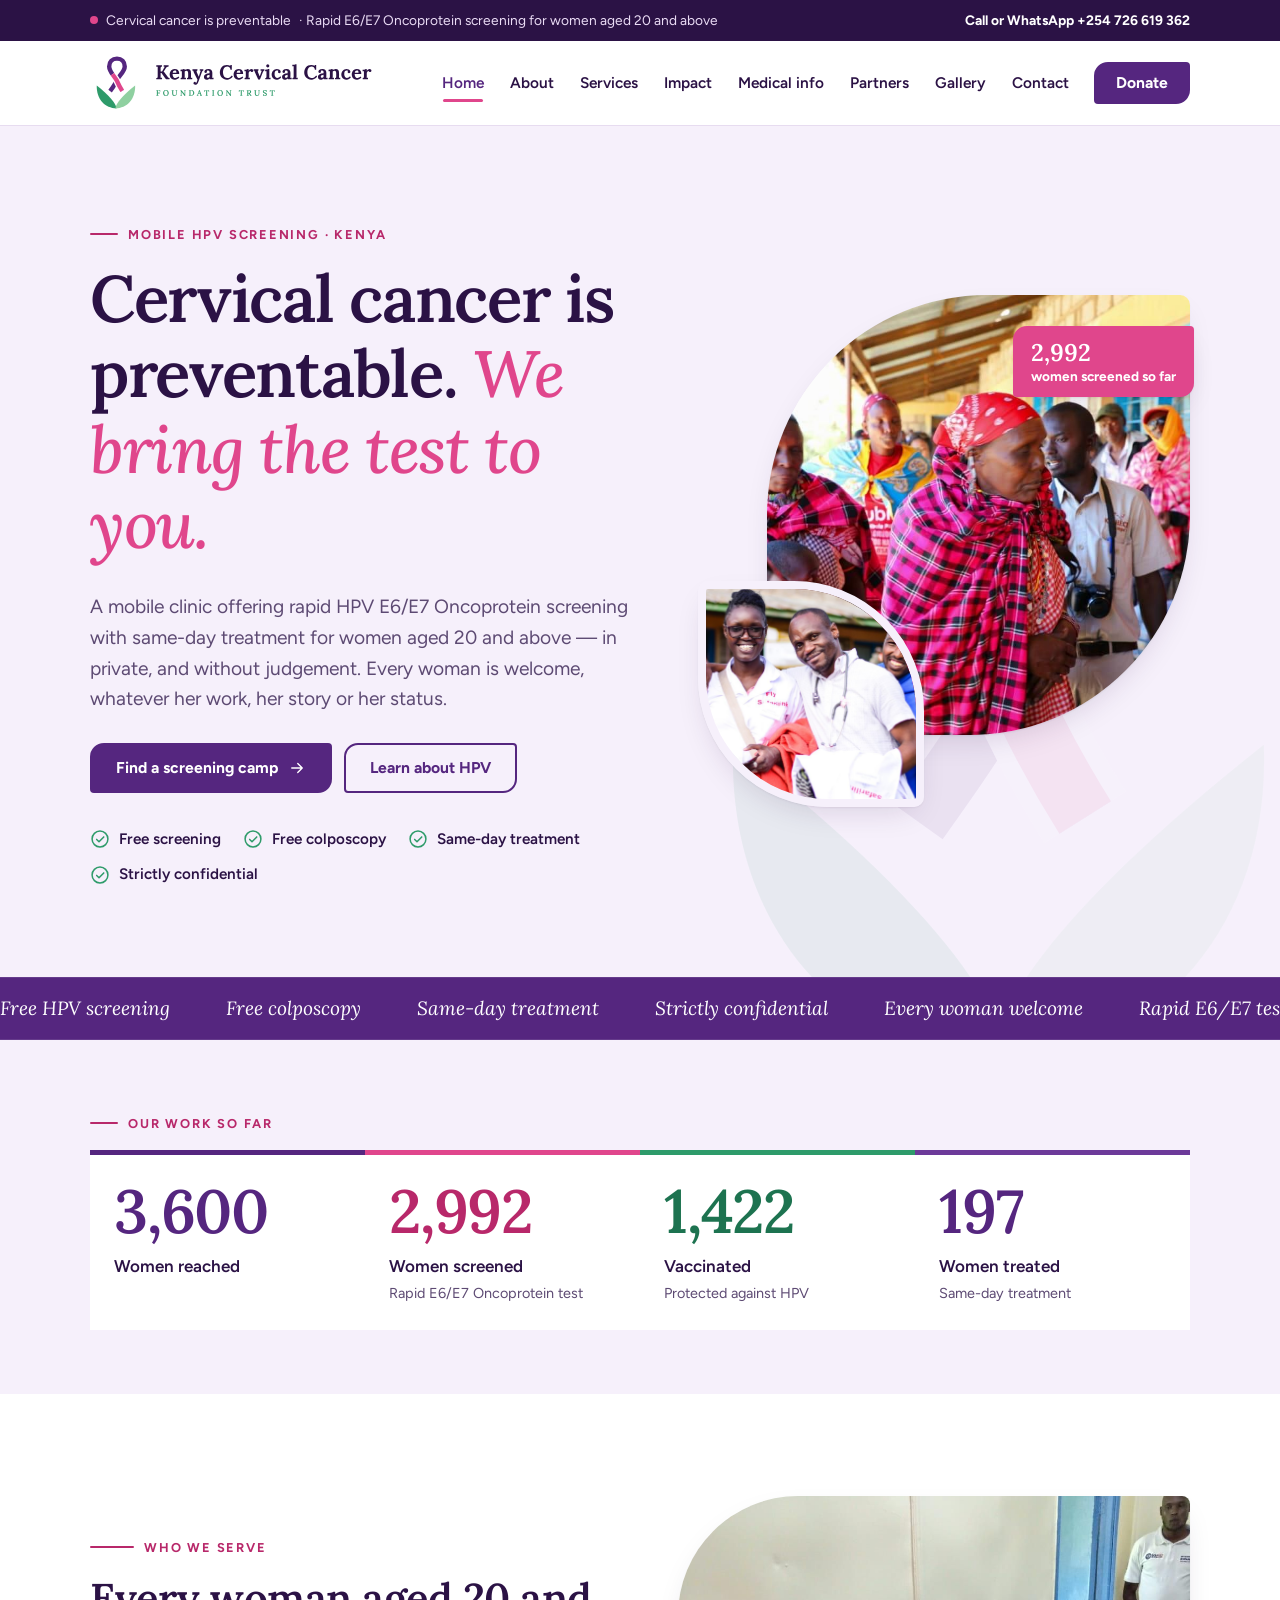
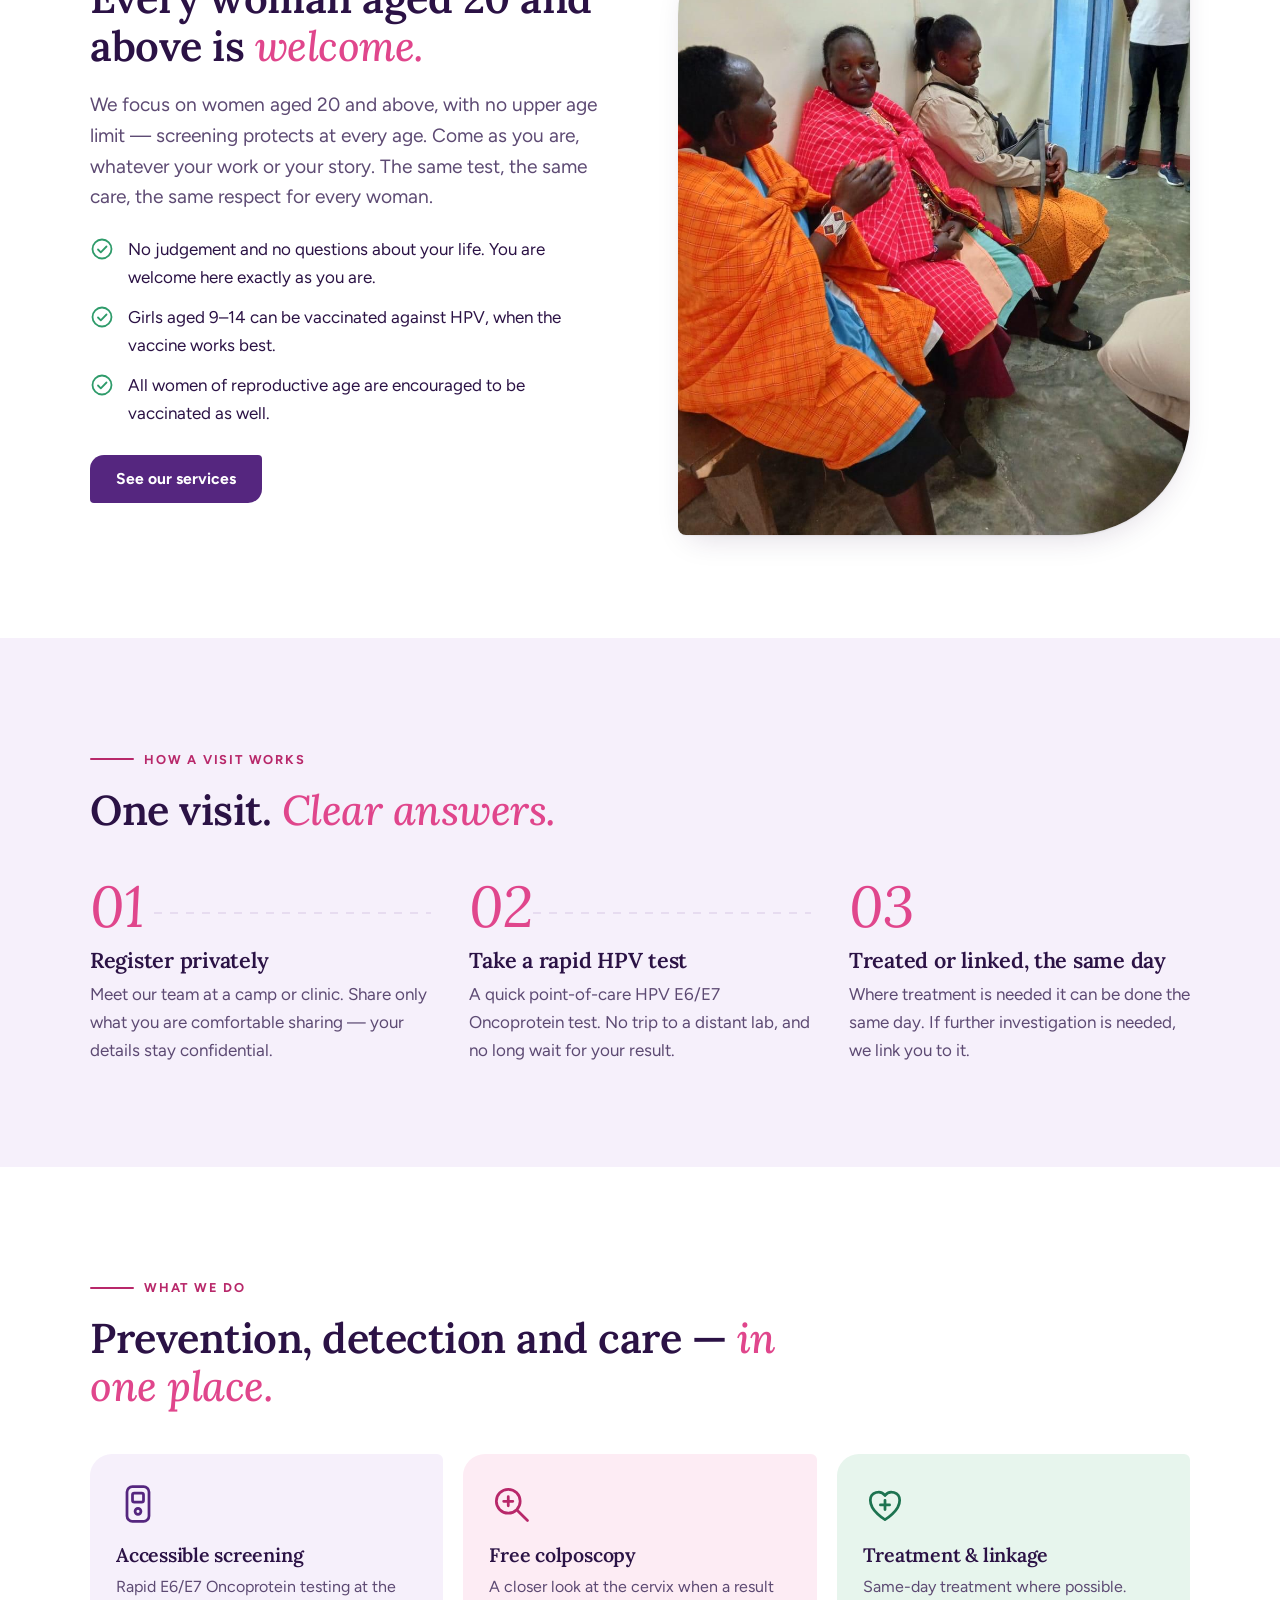
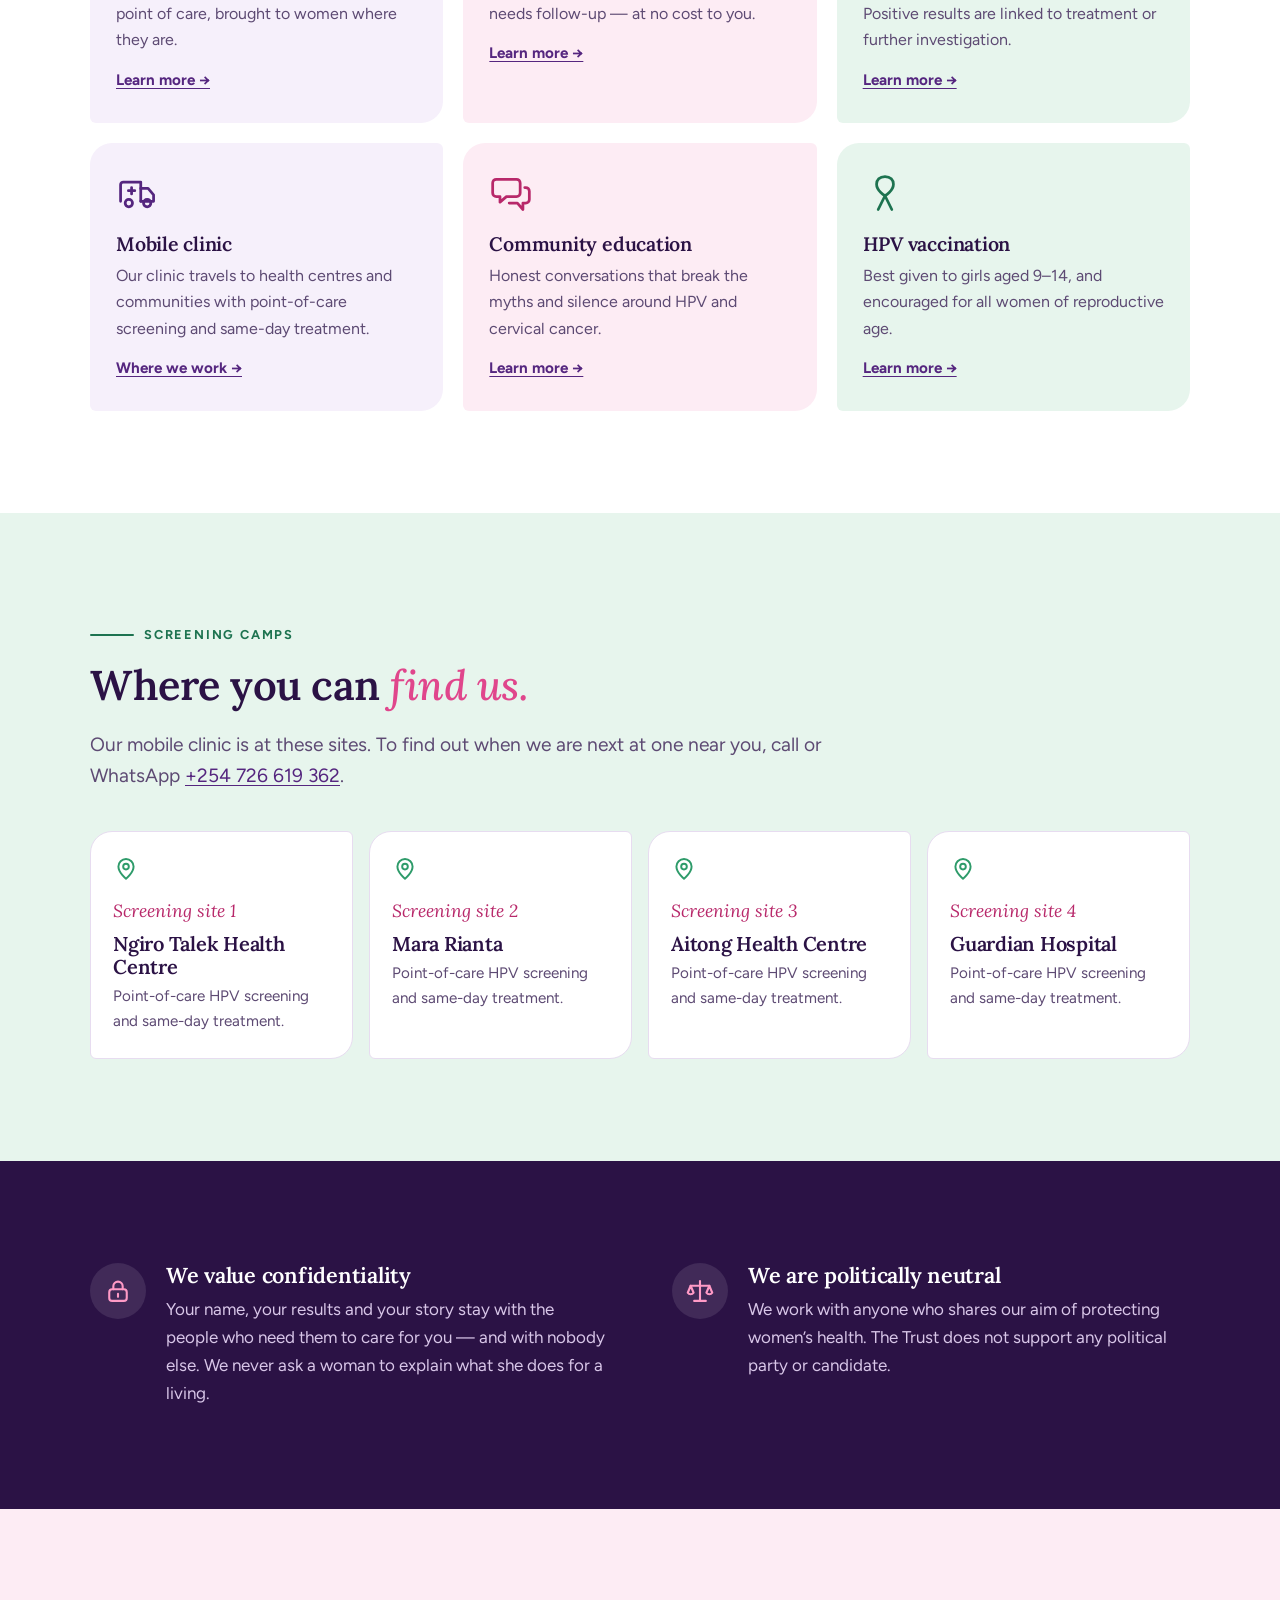
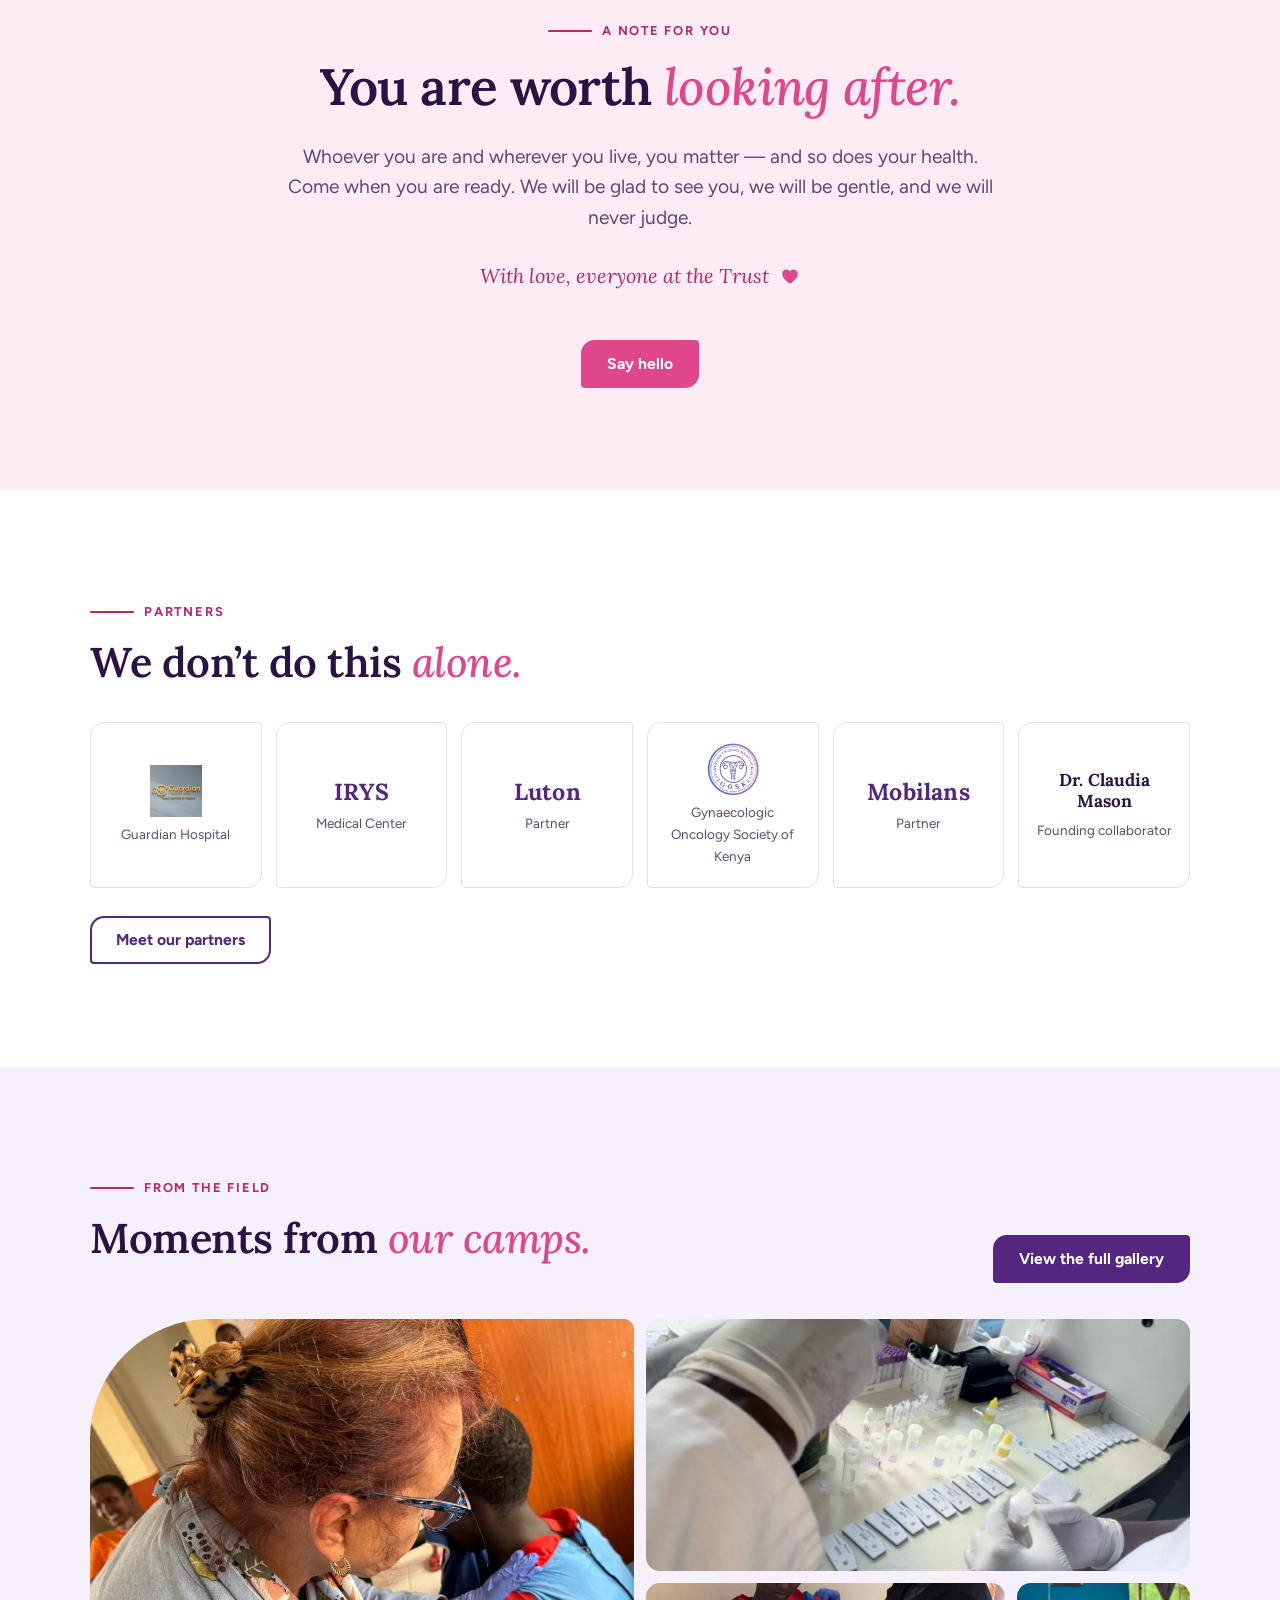
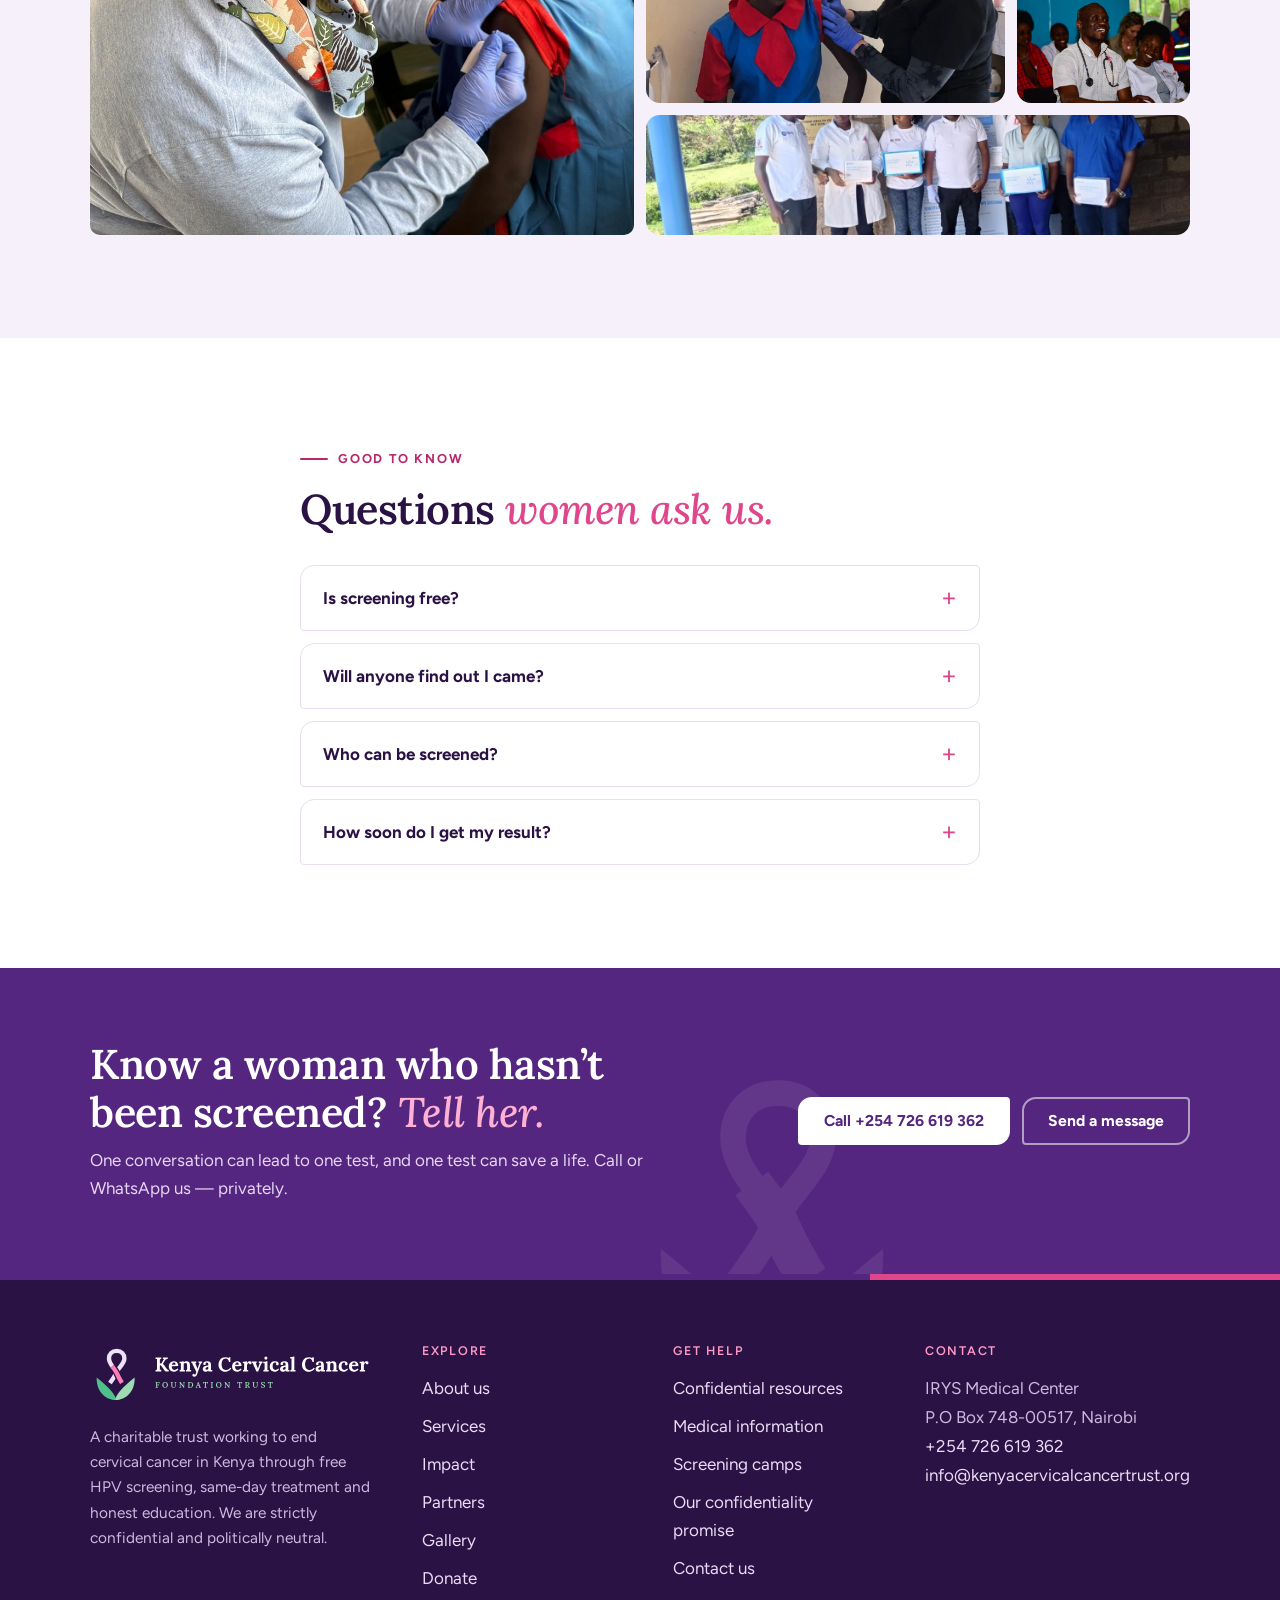
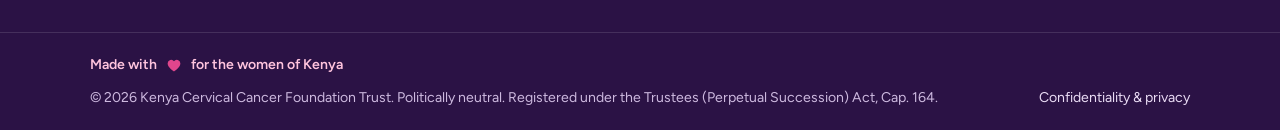
==== commit fec5ab8d: "change" ====
--- a/index.html
+++ b/index.html
@@ -24,7 +24,7 @@
 <body>
 <a class="skip" href="#main">Skip to content</a>
 <div class="topbar"><div class="wrap">
-  <span class="pillar"><span class="dot"></span> Free HPV screening <span class="hide-s">&middot; Strictly confidential &middot; Same-day treatment</span></span>
+  <span class="pillar"><span class="dot"></span> Cervical cancer is preventable <span class="hide-s">&middot; Rapid E6/E7 Oncoprotein screening for women aged 20 and above</span></span>
   <span class="pillar"><a href="tel:+254726619362"><span class="hide-s">Call or WhatsApp </span>+254 726 619 362</a></span>
 </div></div>
 <header class="site-header"><div class="wrap">
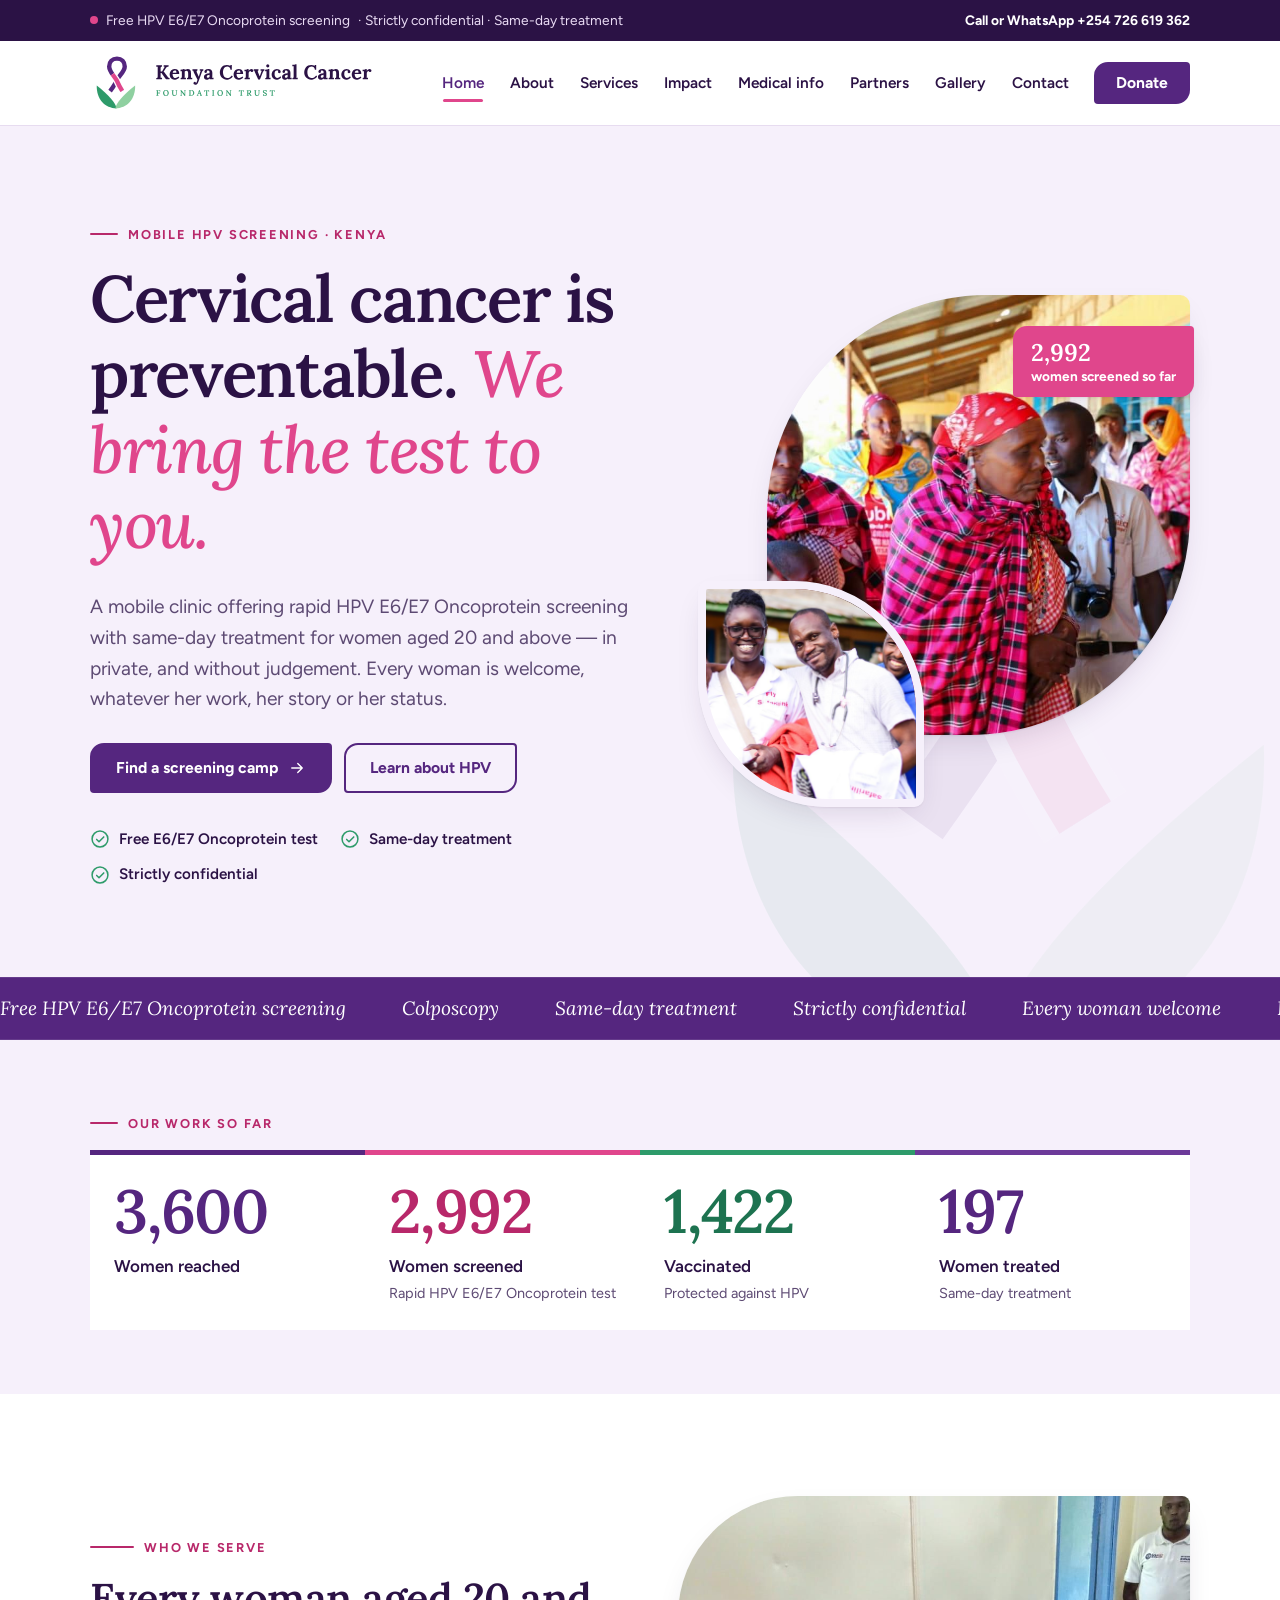
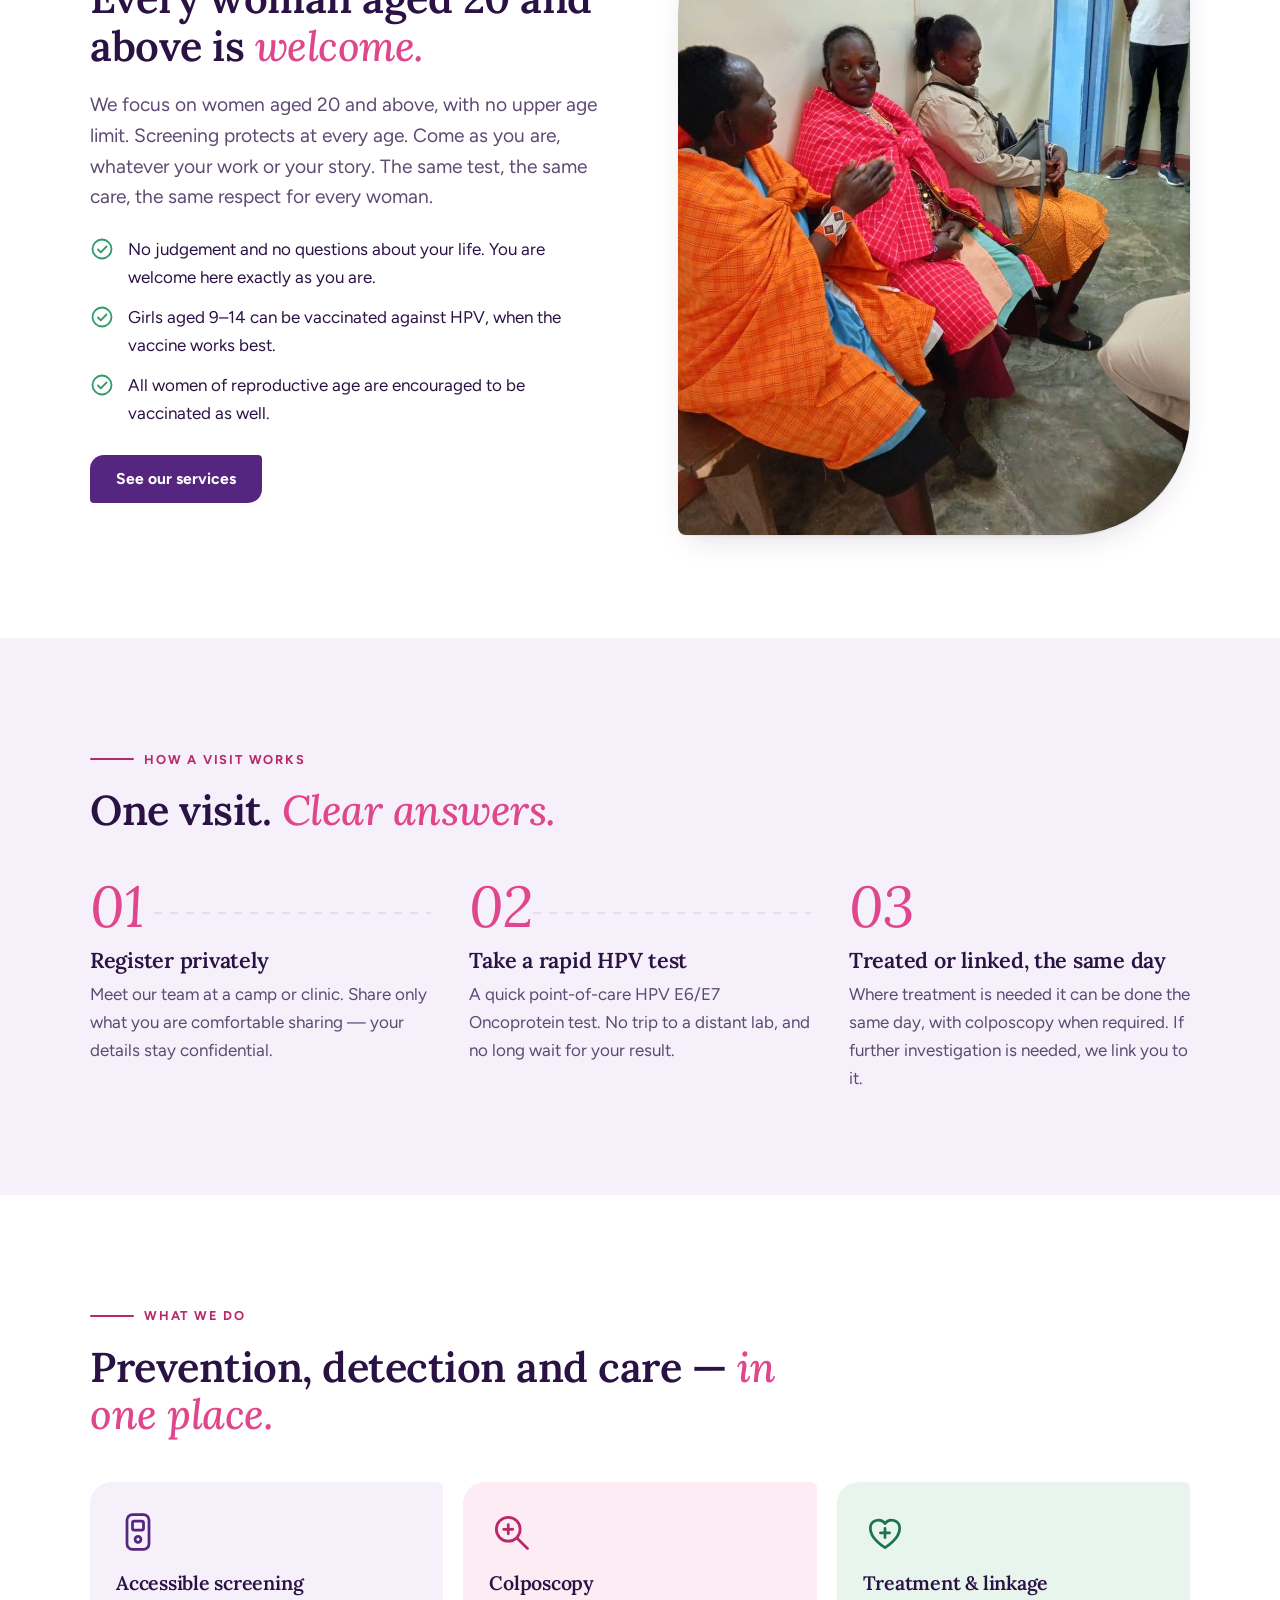
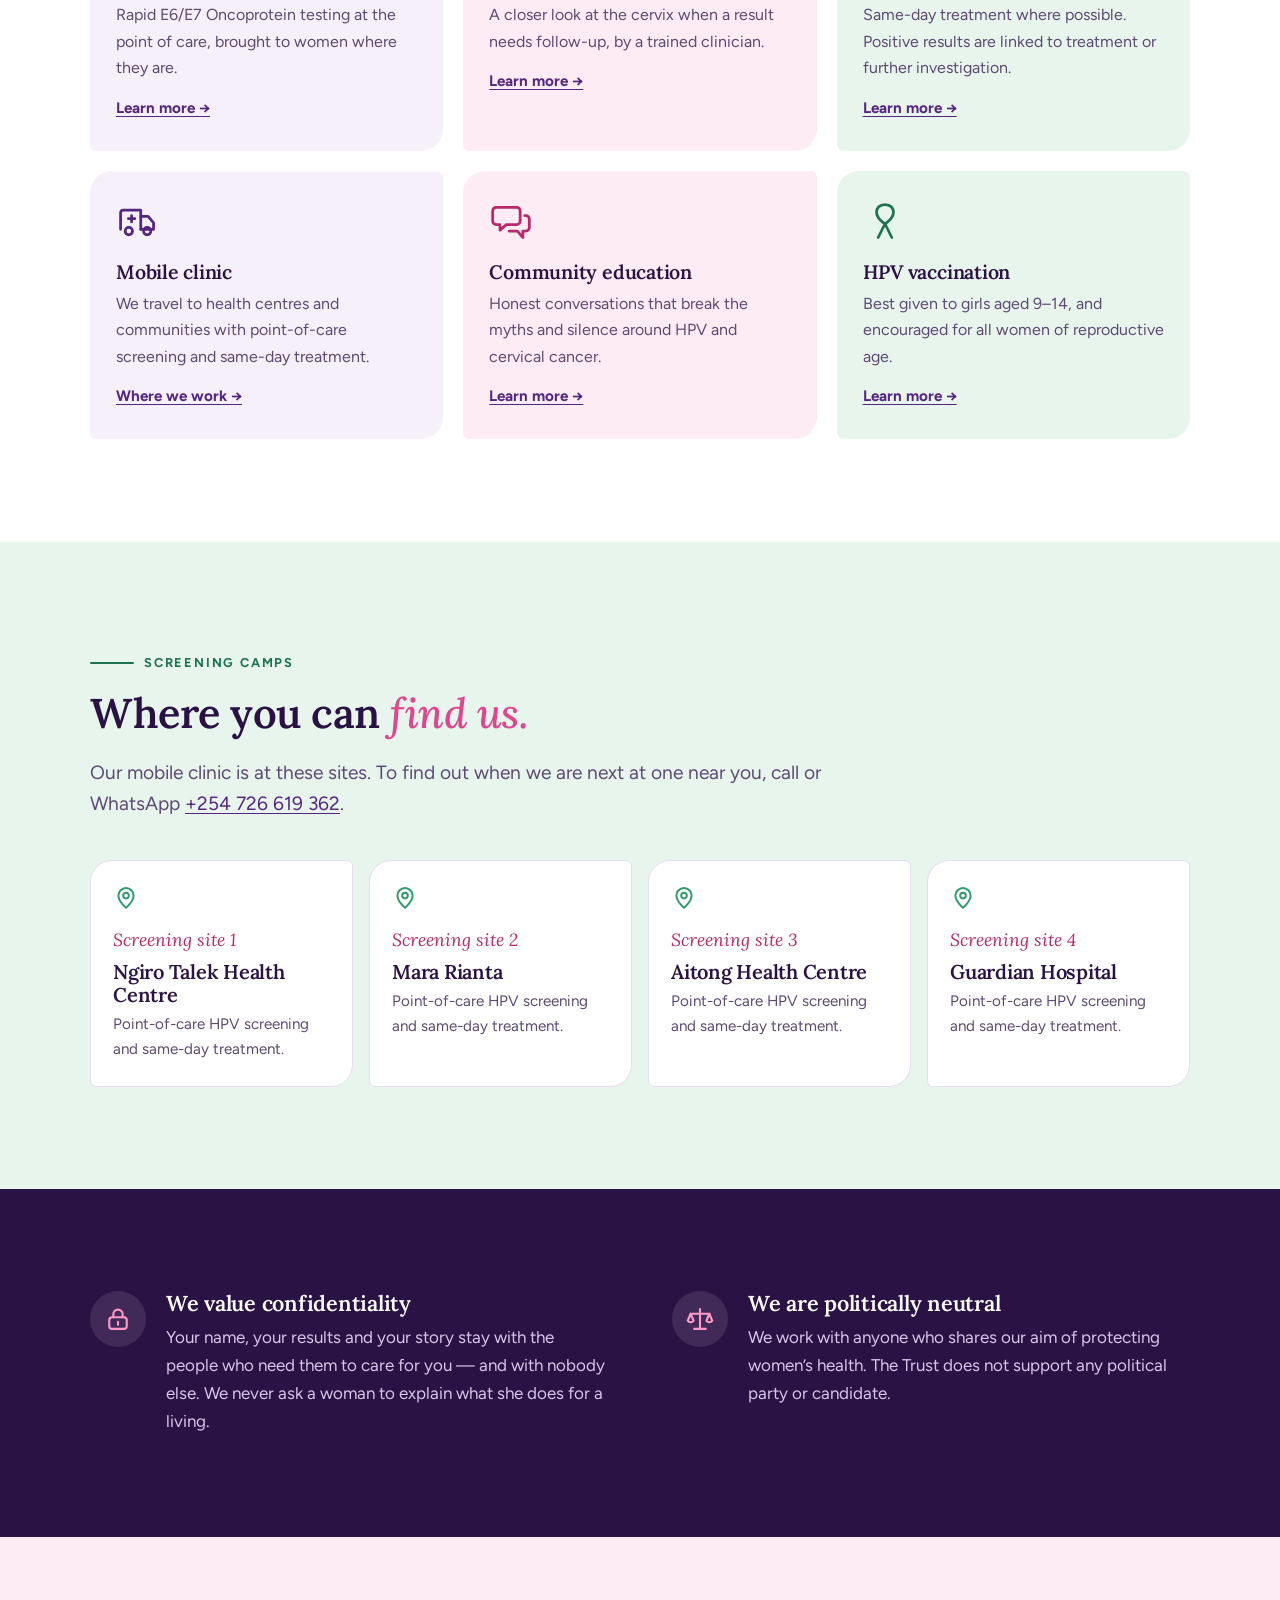
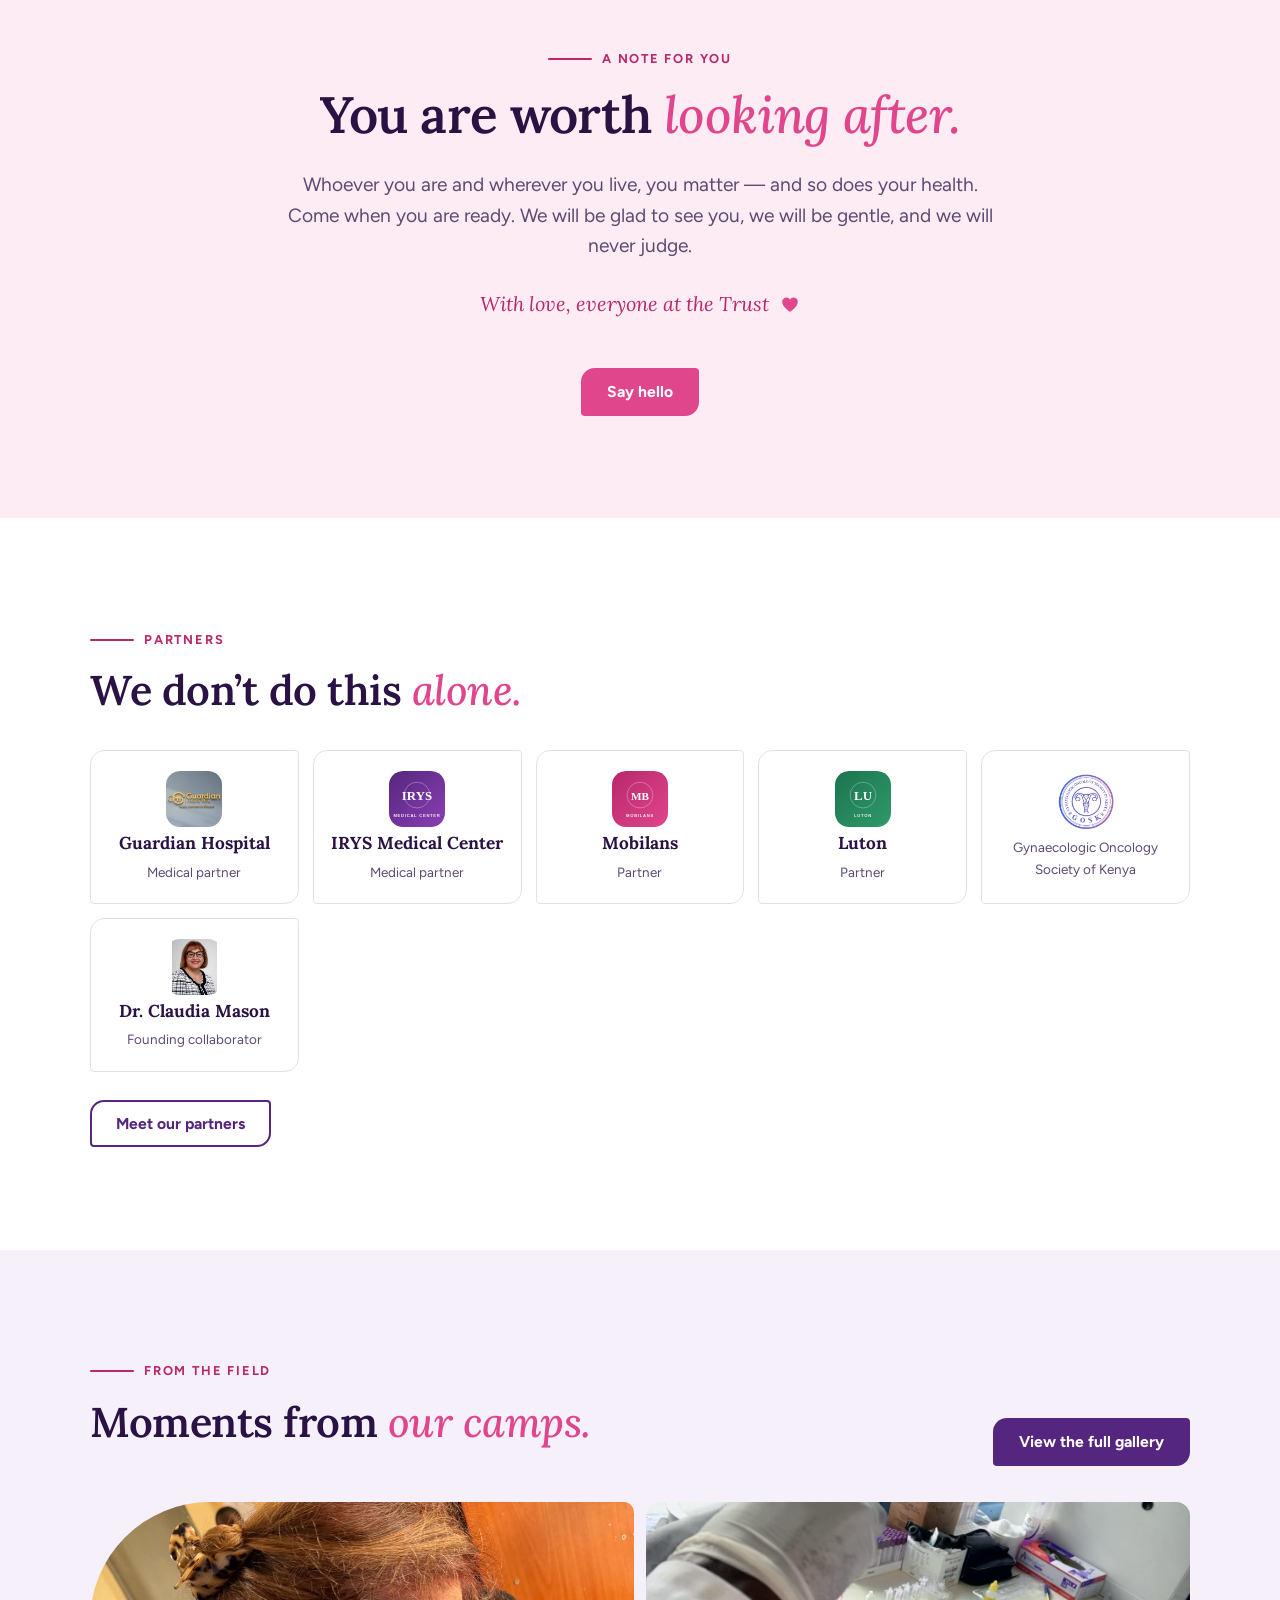
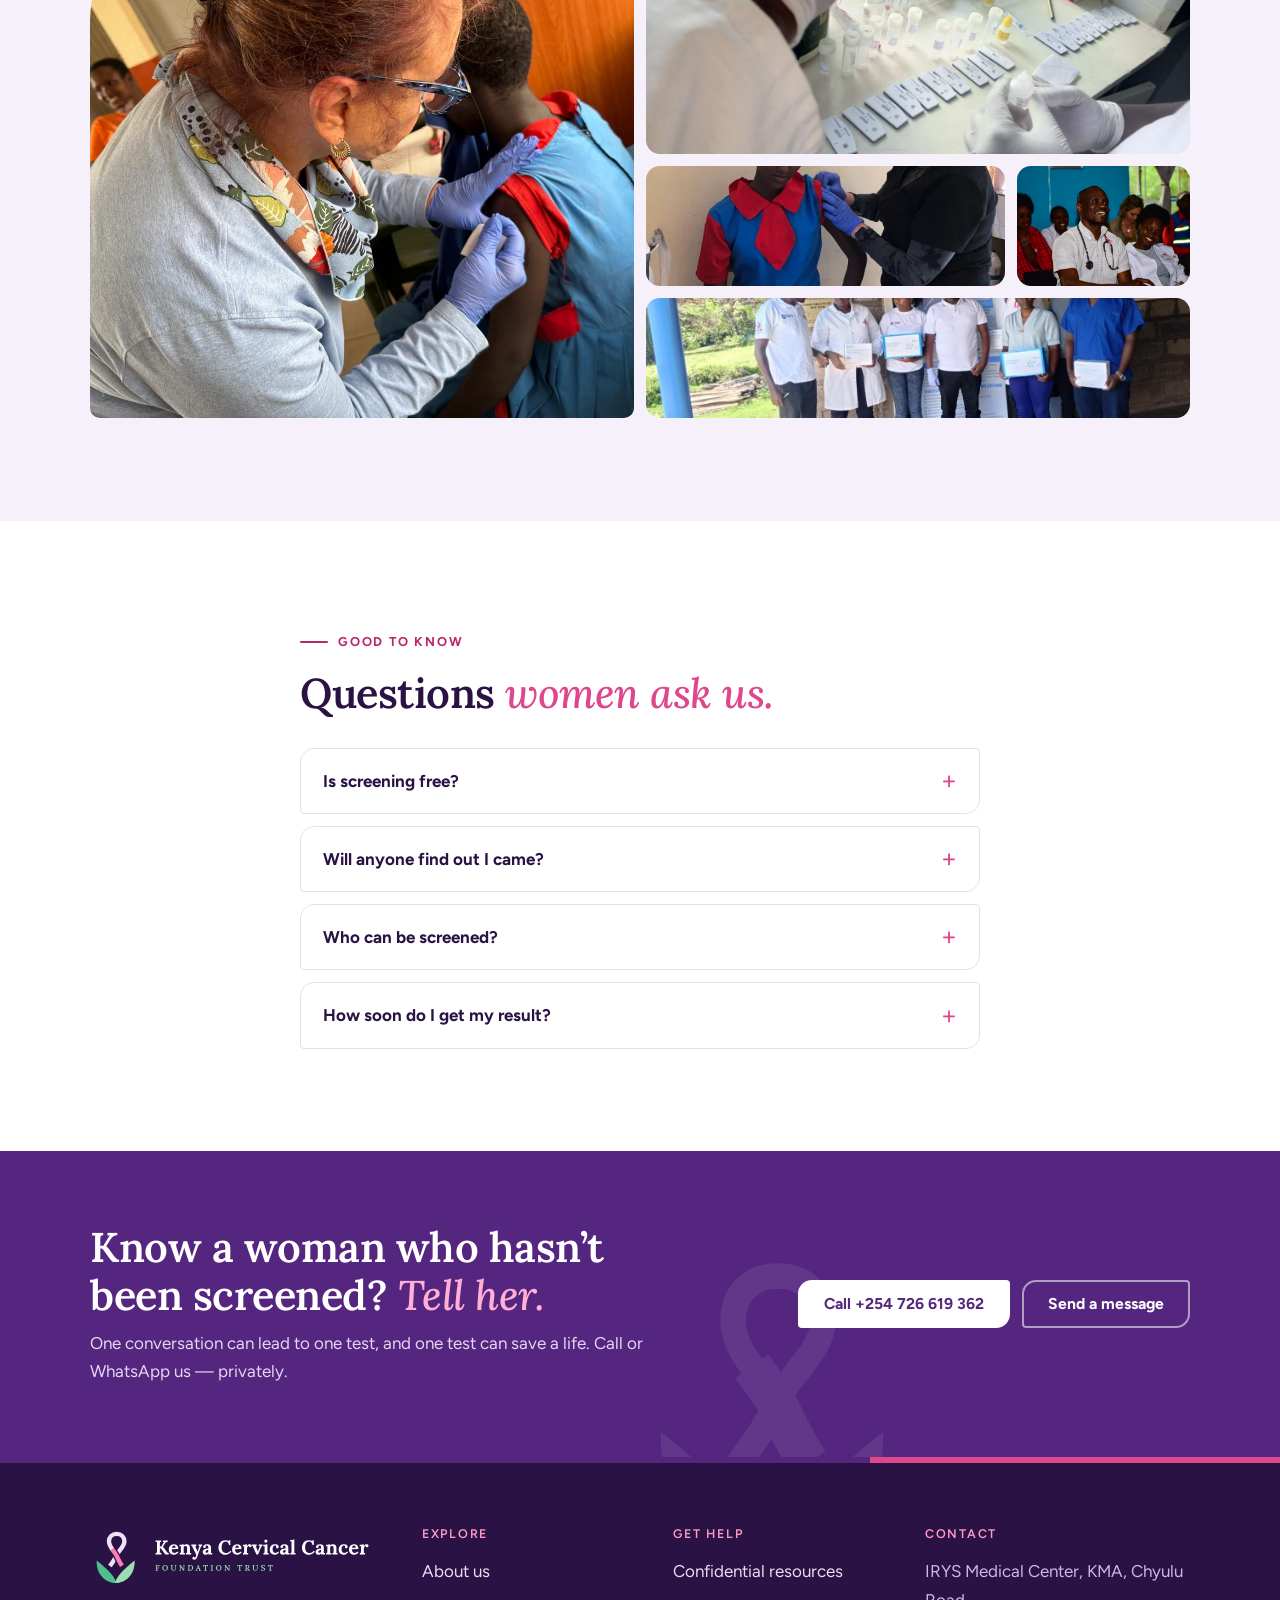
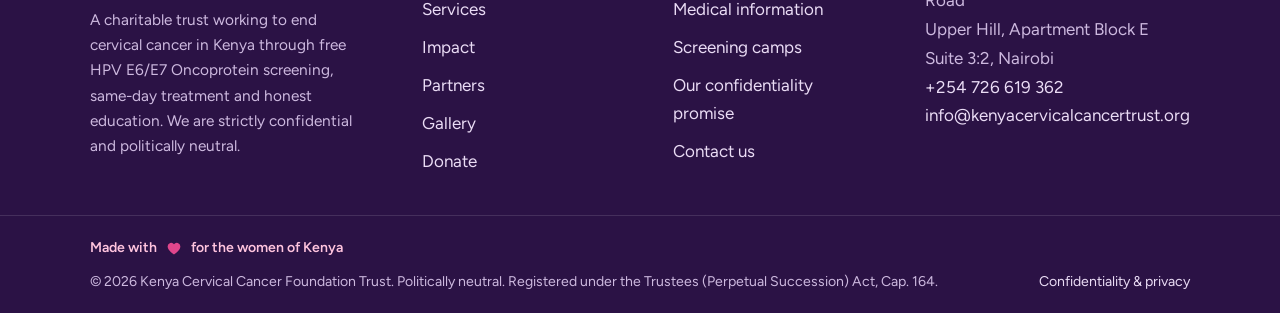
==== commit eb83f2cb: "change drSemo" ====
--- a/index.html
+++ b/index.html
@@ -3,13 +3,13 @@
 <head>
 <meta charset="utf-8">
 <meta name="viewport" content="width=device-width, initial-scale=1">
-<title>Kenya Cervical Cancer Foundation Trust – Free HPV screening for women in Kenya</title>
-<meta name="description" content="Free, confidential HPV screening and same-day treatment for women aged 20 and above in Kenya. A politically neutral charitable trust.">
+<title>Kenya Cervical Cancer Foundation Trust – Free HPV E6/E7 Oncoprotein screening for women in Kenya</title>
+<meta name="description" content="Free, confidential HPV E6/E7 Oncoprotein screening and same-day treatment for women aged 20 and above in Kenya. A politically neutral charitable trust.">
 <meta name="robots" content="index, follow">
 <meta name="theme-color" content="#55267f">
 <meta property="og:type" content="website">
-<meta property="og:title" content="Kenya Cervical Cancer Foundation Trust – Free HPV screening for women in Kenya">
-<meta property="og:description" content="Free, confidential HPV screening and same-day treatment for women aged 20 and above in Kenya. A politically neutral charitable trust.">
+<meta property="og:title" content="Kenya Cervical Cancer Foundation Trust – Free HPV E6/E7 Oncoprotein screening for women in Kenya">
+<meta property="og:description" content="Free, confidential HPV E6/E7 Oncoprotein screening and same-day treatment for women aged 20 and above in Kenya. A politically neutral charitable trust.">
 <meta property="og:image" content="https://www.kenyacervicalcancertrust.org/images/og-image.png">
 <meta property="og:url" content="https://www.kenyacervicalcancertrust.org/index.html">
 <meta name="twitter:card" content="summary_large_image">
@@ -24,7 +24,7 @@
 <body>
 <a class="skip" href="#main">Skip to content</a>
 <div class="topbar"><div class="wrap">
-  <span class="pillar"><span class="dot"></span> Cervical cancer is preventable <span class="hide-s">&middot; Rapid E6/E7 Oncoprotein screening for women aged 20 and above</span></span>
+  <span class="pillar"><span class="dot"></span> Free HPV E6/E7 Oncoprotein screening <span class="hide-s">&middot; Strictly confidential &middot; Same-day treatment</span></span>
   <span class="pillar"><a href="tel:+254726619362"><span class="hide-s">Call or WhatsApp </span>+254 726 619 362</a></span>
 </div></div>
 <header class="site-header"><div class="wrap">
@@ -45,7 +45,7 @@
       <a class="btn btn-ghost" href="medical-info.html">Learn about HPV</a>
     </div>
     <ul class="promise">
-      <li><svg class="" viewBox="0 0 24 24" fill="none" stroke="currentColor" stroke-width="1.8" stroke-linecap="round" stroke-linejoin="round" aria-hidden="true" ><circle cx="12" cy="12" r="9.5"/><path d="M8 12.5l2.8 2.8L16.5 9.5"/></svg> Free screening</li><li><svg class="" viewBox="0 0 24 24" fill="none" stroke="currentColor" stroke-width="1.8" stroke-linecap="round" stroke-linejoin="round" aria-hidden="true" ><circle cx="12" cy="12" r="9.5"/><path d="M8 12.5l2.8 2.8L16.5 9.5"/></svg> Free colposcopy</li>
+      <li><svg class="" viewBox="0 0 24 24" fill="none" stroke="currentColor" stroke-width="1.8" stroke-linecap="round" stroke-linejoin="round" aria-hidden="true" ><circle cx="12" cy="12" r="9.5"/><path d="M8 12.5l2.8 2.8L16.5 9.5"/></svg> Free E6/E7 Oncoprotein test</li>
       <li><svg class="" viewBox="0 0 24 24" fill="none" stroke="currentColor" stroke-width="1.8" stroke-linecap="round" stroke-linejoin="round" aria-hidden="true" ><circle cx="12" cy="12" r="9.5"/><path d="M8 12.5l2.8 2.8L16.5 9.5"/></svg> Same-day treatment</li><li><svg class="" viewBox="0 0 24 24" fill="none" stroke="currentColor" stroke-width="1.8" stroke-linecap="round" stroke-linejoin="round" aria-hidden="true" ><circle cx="12" cy="12" r="9.5"/><path d="M8 12.5l2.8 2.8L16.5 9.5"/></svg> Strictly confidential</li>
     </ul>
   </div>
@@ -58,11 +58,11 @@
 </section>
 
 
-<div class="marquee" aria-hidden="true"><div class="track"><span>Free HPV screening</span><span class="hrt"><svg class="heart-ic" viewBox="0 0 24 24" fill="none" stroke="currentColor" stroke-width="2" stroke-linecap="round" stroke-linejoin="round" aria-hidden="true" ><path d="M12 20.5s-8.5-5-8.5-11A4.7 4.7 0 0 1 12 7a4.7 4.7 0 0 1 8.5 2.5c0 6-8.5 11-8.5 11z"/></svg></span><span>Free colposcopy</span><span class="hrt"><svg class="heart-ic" viewBox="0 0 24 24" fill="none" stroke="currentColor" stroke-width="2" stroke-linecap="round" stroke-linejoin="round" aria-hidden="true" ><path d="M12 20.5s-8.5-5-8.5-11A4.7 4.7 0 0 1 12 7a4.7 4.7 0 0 1 8.5 2.5c0 6-8.5 11-8.5 11z"/></svg></span><span>Same-day treatment</span><span class="hrt"><svg class="heart-ic" viewBox="0 0 24 24" fill="none" stroke="currentColor" stroke-width="2" stroke-linecap="round" stroke-linejoin="round" aria-hidden="true" ><path d="M12 20.5s-8.5-5-8.5-11A4.7 4.7 0 0 1 12 7a4.7 4.7 0 0 1 8.5 2.5c0 6-8.5 11-8.5 11z"/></svg></span><span>Strictly confidential</span><span class="hrt"><svg class="heart-ic" viewBox="0 0 24 24" fill="none" stroke="currentColor" stroke-width="2" stroke-linecap="round" stroke-linejoin="round" aria-hidden="true" ><path d="M12 20.5s-8.5-5-8.5-11A4.7 4.7 0 0 1 12 7a4.7 4.7 0 0 1 8.5 2.5c0 6-8.5 11-8.5 11z"/></svg></span><span>Every woman welcome</span><span class="hrt"><svg class="heart-ic" viewBox="0 0 24 24" fill="none" stroke="currentColor" stroke-width="2" stroke-linecap="round" stroke-linejoin="round" aria-hidden="true" ><path d="M12 20.5s-8.5-5-8.5-11A4.7 4.7 0 0 1 12 7a4.7 4.7 0 0 1 8.5 2.5c0 6-8.5 11-8.5 11z"/></svg></span><span>Rapid E6/E7 test</span><span class="hrt"><svg class="heart-ic" viewBox="0 0 24 24" fill="none" stroke="currentColor" stroke-width="2" stroke-linecap="round" stroke-linejoin="round" aria-hidden="true" ><path d="M12 20.5s-8.5-5-8.5-11A4.7 4.7 0 0 1 12 7a4.7 4.7 0 0 1 8.5 2.5c0 6-8.5 11-8.5 11z"/></svg></span><span>Free HPV screening</span><span class="hrt"><svg class="heart-ic" viewBox="0 0 24 24" fill="none" stroke="currentColor" stroke-width="2" stroke-linecap="round" stroke-linejoin="round" aria-hidden="true" ><path d="M12 20.5s-8.5-5-8.5-11A4.7 4.7 0 0 1 12 7a4.7 4.7 0 0 1 8.5 2.5c0 6-8.5 11-8.5 11z"/></svg></span><span>Free colposcopy</span><span class="hrt"><svg class="heart-ic" viewBox="0 0 24 24" fill="none" stroke="currentColor" stroke-width="2" stroke-linecap="round" stroke-linejoin="round" aria-hidden="true" ><path d="M12 20.5s-8.5-5-8.5-11A4.7 4.7 0 0 1 12 7a4.7 4.7 0 0 1 8.5 2.5c0 6-8.5 11-8.5 11z"/></svg></span><span>Same-day treatment</span><span class="hrt"><svg class="heart-ic" viewBox="0 0 24 24" fill="none" stroke="currentColor" stroke-width="2" stroke-linecap="round" stroke-linejoin="round" aria-hidden="true" ><path d="M12 20.5s-8.5-5-8.5-11A4.7 4.7 0 0 1 12 7a4.7 4.7 0 0 1 8.5 2.5c0 6-8.5 11-8.5 11z"/></svg></span><span>Strictly confidential</span><span class="hrt"><svg class="heart-ic" viewBox="0 0 24 24" fill="none" stroke="currentColor" stroke-width="2" stroke-linecap="round" stroke-linejoin="round" aria-hidden="true" ><path d="M12 20.5s-8.5-5-8.5-11A4.7 4.7 0 0 1 12 7a4.7 4.7 0 0 1 8.5 2.5c0 6-8.5 11-8.5 11z"/></svg></span><span>Every woman welcome</span><span class="hrt"><svg class="heart-ic" viewBox="0 0 24 24" fill="none" stroke="currentColor" stroke-width="2" stroke-linecap="round" stroke-linejoin="round" aria-hidden="true" ><path d="M12 20.5s-8.5-5-8.5-11A4.7 4.7 0 0 1 12 7a4.7 4.7 0 0 1 8.5 2.5c0 6-8.5 11-8.5 11z"/></svg></span><span>Rapid E6/E7 test</span><span class="hrt"><svg class="heart-ic" viewBox="0 0 24 24" fill="none" stroke="currentColor" stroke-width="2" stroke-linecap="round" stroke-linejoin="round" aria-hidden="true" ><path d="M12 20.5s-8.5-5-8.5-11A4.7 4.7 0 0 1 12 7a4.7 4.7 0 0 1 8.5 2.5c0 6-8.5 11-8.5 11z"/></svg></span></div></div>
+<div class="marquee" aria-hidden="true"><div class="track"><span>Free HPV E6/E7 Oncoprotein screening</span><span class="hrt"><svg class="heart-ic" viewBox="0 0 24 24" fill="none" stroke="currentColor" stroke-width="2" stroke-linecap="round" stroke-linejoin="round" aria-hidden="true" ><path d="M12 20.5s-8.5-5-8.5-11A4.7 4.7 0 0 1 12 7a4.7 4.7 0 0 1 8.5 2.5c0 6-8.5 11-8.5 11z"/></svg></span><span>Colposcopy</span><span class="hrt"><svg class="heart-ic" viewBox="0 0 24 24" fill="none" stroke="currentColor" stroke-width="2" stroke-linecap="round" stroke-linejoin="round" aria-hidden="true" ><path d="M12 20.5s-8.5-5-8.5-11A4.7 4.7 0 0 1 12 7a4.7 4.7 0 0 1 8.5 2.5c0 6-8.5 11-8.5 11z"/></svg></span><span>Same-day treatment</span><span class="hrt"><svg class="heart-ic" viewBox="0 0 24 24" fill="none" stroke="currentColor" stroke-width="2" stroke-linecap="round" stroke-linejoin="round" aria-hidden="true" ><path d="M12 20.5s-8.5-5-8.5-11A4.7 4.7 0 0 1 12 7a4.7 4.7 0 0 1 8.5 2.5c0 6-8.5 11-8.5 11z"/></svg></span><span>Strictly confidential</span><span class="hrt"><svg class="heart-ic" viewBox="0 0 24 24" fill="none" stroke="currentColor" stroke-width="2" stroke-linecap="round" stroke-linejoin="round" aria-hidden="true" ><path d="M12 20.5s-8.5-5-8.5-11A4.7 4.7 0 0 1 12 7a4.7 4.7 0 0 1 8.5 2.5c0 6-8.5 11-8.5 11z"/></svg></span><span>Every woman welcome</span><span class="hrt"><svg class="heart-ic" viewBox="0 0 24 24" fill="none" stroke="currentColor" stroke-width="2" stroke-linecap="round" stroke-linejoin="round" aria-hidden="true" ><path d="M12 20.5s-8.5-5-8.5-11A4.7 4.7 0 0 1 12 7a4.7 4.7 0 0 1 8.5 2.5c0 6-8.5 11-8.5 11z"/></svg></span><span>Rapid E6/E7 test</span><span class="hrt"><svg class="heart-ic" viewBox="0 0 24 24" fill="none" stroke="currentColor" stroke-width="2" stroke-linecap="round" stroke-linejoin="round" aria-hidden="true" ><path d="M12 20.5s-8.5-5-8.5-11A4.7 4.7 0 0 1 12 7a4.7 4.7 0 0 1 8.5 2.5c0 6-8.5 11-8.5 11z"/></svg></span><span>Free HPV E6/E7 Oncoprotein screening</span><span class="hrt"><svg class="heart-ic" viewBox="0 0 24 24" fill="none" stroke="currentColor" stroke-width="2" stroke-linecap="round" stroke-linejoin="round" aria-hidden="true" ><path d="M12 20.5s-8.5-5-8.5-11A4.7 4.7 0 0 1 12 7a4.7 4.7 0 0 1 8.5 2.5c0 6-8.5 11-8.5 11z"/></svg></span><span>Colposcopy</span><span class="hrt"><svg class="heart-ic" viewBox="0 0 24 24" fill="none" stroke="currentColor" stroke-width="2" stroke-linecap="round" stroke-linejoin="round" aria-hidden="true" ><path d="M12 20.5s-8.5-5-8.5-11A4.7 4.7 0 0 1 12 7a4.7 4.7 0 0 1 8.5 2.5c0 6-8.5 11-8.5 11z"/></svg></span><span>Same-day treatment</span><span class="hrt"><svg class="heart-ic" viewBox="0 0 24 24" fill="none" stroke="currentColor" stroke-width="2" stroke-linecap="round" stroke-linejoin="round" aria-hidden="true" ><path d="M12 20.5s-8.5-5-8.5-11A4.7 4.7 0 0 1 12 7a4.7 4.7 0 0 1 8.5 2.5c0 6-8.5 11-8.5 11z"/></svg></span><span>Strictly confidential</span><span class="hrt"><svg class="heart-ic" viewBox="0 0 24 24" fill="none" stroke="currentColor" stroke-width="2" stroke-linecap="round" stroke-linejoin="round" aria-hidden="true" ><path d="M12 20.5s-8.5-5-8.5-11A4.7 4.7 0 0 1 12 7a4.7 4.7 0 0 1 8.5 2.5c0 6-8.5 11-8.5 11z"/></svg></span><span>Every woman welcome</span><span class="hrt"><svg class="heart-ic" viewBox="0 0 24 24" fill="none" stroke="currentColor" stroke-width="2" stroke-linecap="round" stroke-linejoin="round" aria-hidden="true" ><path d="M12 20.5s-8.5-5-8.5-11A4.7 4.7 0 0 1 12 7a4.7 4.7 0 0 1 8.5 2.5c0 6-8.5 11-8.5 11z"/></svg></span><span>Rapid E6/E7 test</span><span class="hrt"><svg class="heart-ic" viewBox="0 0 24 24" fill="none" stroke="currentColor" stroke-width="2" stroke-linecap="round" stroke-linejoin="round" aria-hidden="true" ><path d="M12 20.5s-8.5-5-8.5-11A4.7 4.7 0 0 1 12 7a4.7 4.7 0 0 1 8.5 2.5c0 6-8.5 11-8.5 11z"/></svg></span></div></div>
 <section class="stats-band section tight">
 <div class="wrap">
   <span class="eyebrow">Our work so far</span>
-  <div class="stats "><div class="stat reveal"><div class="num" data-count="3600">3,600</div><div class="lbl">Women reached</div></div><div class="stat reveal"><div class="num" data-count="2992">2,992</div><div class="lbl">Women screened</div><div class="sub">Rapid E6/E7 Oncoprotein test</div></div><div class="stat reveal"><div class="num" data-count="1422">1,422</div><div class="lbl">Vaccinated</div><div class="sub">Protected against HPV</div></div><div class="stat reveal"><div class="num" data-count="197">197</div><div class="lbl">Women treated</div><div class="sub">Same-day treatment</div></div></div>
+  <div class="stats "><div class="stat reveal"><div class="num" data-count="3600">3,600</div><div class="lbl">Women reached</div></div><div class="stat reveal"><div class="num" data-count="2992">2,992</div><div class="lbl">Women screened</div><div class="sub">Rapid HPV E6/E7 Oncoprotein test</div></div><div class="stat reveal"><div class="num" data-count="1422">1,422</div><div class="lbl">Vaccinated</div><div class="sub">Protected against HPV</div></div><div class="stat reveal"><div class="num" data-count="197">197</div><div class="lbl">Women treated</div><div class="sub">Same-day treatment</div></div></div>
 </div>
 </section>
 
@@ -71,7 +71,7 @@
   <div class="reveal">
     <span class="eyebrow">Who we serve</span>
     <h2>Every woman aged 20 and above is <em>welcome.</em></h2>
-    <p class="lead">We focus on women aged 20 and above, with no upper age limit &mdash; screening protects at every age. Come as you are, whatever your work or your story. The same test, the same care, the same respect for every woman.</p>
+    <p class="lead">We focus on women aged 20 and above, with no upper age limit. Screening protects at every age. Come as you are, whatever your work or your story. The same test, the same care, the same respect for every woman.</p>
     <ul class="ticks">
       <li><svg class="" viewBox="0 0 24 24" fill="none" stroke="currentColor" stroke-width="1.8" stroke-linecap="round" stroke-linejoin="round" aria-hidden="true" ><circle cx="12" cy="12" r="9.5"/><path d="M8 12.5l2.8 2.8L16.5 9.5"/></svg><span>No judgement and no questions about your life. You are welcome here exactly as you are.</span></li><li><svg class="" viewBox="0 0 24 24" fill="none" stroke="currentColor" stroke-width="1.8" stroke-linecap="round" stroke-linejoin="round" aria-hidden="true" ><circle cx="12" cy="12" r="9.5"/><path d="M8 12.5l2.8 2.8L16.5 9.5"/></svg><span>Girls aged 9&ndash;14 can be vaccinated against HPV, when the vaccine works best.</span></li><li><svg class="" viewBox="0 0 24 24" fill="none" stroke="currentColor" stroke-width="1.8" stroke-linecap="round" stroke-linejoin="round" aria-hidden="true" ><circle cx="12" cy="12" r="9.5"/><path d="M8 12.5l2.8 2.8L16.5 9.5"/></svg><span>All women of reproductive age are encouraged to be vaccinated as well.</span></li>
     </ul>
@@ -90,7 +90,7 @@
   <div class="steps">
     <div class="step reveal"><h3>Register privately</h3><p>Meet our team at a camp or clinic. Share only what you are comfortable sharing &mdash; your details stay confidential.</p></div>
     <div class="step reveal"><h3>Take a rapid HPV test</h3><p>A quick point-of-care HPV E6/E7 Oncoprotein test. No trip to a distant lab, and no long wait for your result.</p></div>
-    <div class="step reveal"><h3>Treated or linked, the same day</h3><p>Where treatment is needed it can be done the same day. If further investigation is needed, we link you to it.</p></div>
+    <div class="step reveal"><h3>Treated or linked, the same day</h3><p>Where treatment is needed it can be done the same day, with colposcopy when required. If further investigation is needed, we link you to it.</p></div>
   </div>
 </div>
 </section>
@@ -103,9 +103,9 @@
   </div>
   <div class="features">
     <article class="feature reveal"><svg class="mark" viewBox="0 0 24 24" fill="none" stroke="currentColor" stroke-width="1.5" stroke-linecap="round" stroke-linejoin="round" aria-hidden="true" ><rect x="6" y="2.5" width="12" height="19" rx="3"/><rect x="9" y="6" width="6" height="5" rx="1"/><circle cx="12" cy="16" r="1.6"/></svg><h3>Accessible screening</h3><p>Rapid E6/E7 Oncoprotein testing at the point of care, brought to women where they are.</p><a class="more" href="services.html#screening">Learn more &rarr;</a></article>
-    <article class="feature reveal"><svg class="mark" viewBox="0 0 24 24" fill="none" stroke="currentColor" stroke-width="1.5" stroke-linecap="round" stroke-linejoin="round" aria-hidden="true" ><circle cx="10.5" cy="10.5" r="6.5"/><path d="M15.5 15.5L21 21"/><path d="M8 10.5h5M10.5 8v5"/></svg><h3>Free colposcopy</h3><p>A closer look at the cervix when a result needs follow-up &mdash; at no cost to you.</p><a class="more" href="services.html#colposcopy">Learn more &rarr;</a></article>
+    <article class="feature reveal"><svg class="mark" viewBox="0 0 24 24" fill="none" stroke="currentColor" stroke-width="1.5" stroke-linecap="round" stroke-linejoin="round" aria-hidden="true" ><circle cx="10.5" cy="10.5" r="6.5"/><path d="M15.5 15.5L21 21"/><path d="M8 10.5h5M10.5 8v5"/></svg><h3>Colposcopy</h3><p>A closer look at the cervix when a result needs follow-up, by a trained clinician.</p><a class="more" href="services.html#colposcopy">Learn more &rarr;</a></article>
     <article class="feature reveal"><svg class="mark" viewBox="0 0 24 24" fill="none" stroke="currentColor" stroke-width="1.5" stroke-linecap="round" stroke-linejoin="round" aria-hidden="true" ><path d="M12 20.5s-8-4.6-8-10.6A4.4 4.4 0 0 1 12 7.4a4.4 4.4 0 0 1 8 2.5c0 6-8 10.6-8 10.6z"/><path d="M12 10v5M9.5 12.5h5"/></svg><h3>Treatment &amp; linkage</h3><p>Same-day treatment where possible. Positive results are linked to treatment or further investigation.</p><a class="more" href="services.html#navigation">Learn more &rarr;</a></article>
-    <article class="feature reveal"><svg class="mark" viewBox="0 0 24 24" fill="none" stroke="currentColor" stroke-width="1.5" stroke-linecap="round" stroke-linejoin="round" aria-hidden="true" ><path d="M2.5 16.5V7.5A1.5 1.5 0 0 1 4 6h9.5v10.5"/><path d="M13.5 9.5h4l3 3.5v3.5h-7"/><circle cx="7" cy="17.5" r="2"/><circle cx="17" cy="17.5" r="2"/><path d="M8.5 9v3.5M6.75 10.75h3.5"/></svg><h3>Mobile clinic</h3><p>Our clinic travels to health centres and communities with point-of-care screening and same-day treatment.</p><a class="more" href="#camps">Where we work &rarr;</a></article>
+    <article class="feature reveal"><svg class="mark" viewBox="0 0 24 24" fill="none" stroke="currentColor" stroke-width="1.5" stroke-linecap="round" stroke-linejoin="round" aria-hidden="true" ><path d="M2.5 16.5V7.5A1.5 1.5 0 0 1 4 6h9.5v10.5"/><path d="M13.5 9.5h4l3 3.5v3.5h-7"/><circle cx="7" cy="17.5" r="2"/><circle cx="17" cy="17.5" r="2"/><path d="M8.5 9v3.5M6.75 10.75h3.5"/></svg><h3>Mobile clinic</h3><p>We travel to health centres and communities with point-of-care screening and same-day treatment.</p><a class="more" href="#camps">Where we work &rarr;</a></article>
     <article class="feature reveal"><svg class="mark" viewBox="0 0 24 24" fill="none" stroke="currentColor" stroke-width="1.5" stroke-linecap="round" stroke-linejoin="round" aria-hidden="true" ><path d="M4 4.5h11a2 2 0 0 1 2 2V12a2 2 0 0 1-2 2H9.5L6 17v-3H4a2 2 0 0 1-2-2V6.5a2 2 0 0 1 2-2z"/><path d="M19.5 9H20a2 2 0 0 1 2 2v4.5a2 2 0 0 1-2 2h-1.5V21l-3-3.5H11"/></svg><h3>Community education</h3><p>Honest conversations that break the myths and silence around HPV and cervical cancer.</p><a class="more" href="services.html#education">Learn more &rarr;</a></article>
     <article class="feature reveal"><svg class="mark" viewBox="0 0 24 24" fill="none" stroke="currentColor" stroke-width="1.5" stroke-linecap="round" stroke-linejoin="round" aria-hidden="true" ><path d="M12 3c-3 0-4.6 2-4.6 4.2 0 3.6 4.6 6.3 4.6 6.3s4.6-2.7 4.6-6.3C16.6 5 15 3 12 3z"/><path d="M12 13.5L8.3 21M12 13.5l3.7 7.5"/></svg><h3>HPV vaccination</h3><p>Best given to girls aged 9&ndash;14, and encouraged for all women of reproductive age.</p><a class="more" href="medical-info.html#vaccine">Learn more &rarr;</a></article>
   </div>
@@ -152,12 +152,12 @@
     <h2>We don&rsquo;t do this <em>alone.</em></h2>
   </div>
   <div class="partner-row">
-    <div class="partner-chip reveal"><img src="images/people/guardian-hospital.jpeg" alt="Guardian Hospital" loading="lazy" width="52" height="52"><span>Guardian Hospital</span></div>
-    <div class="partner-chip reveal"><strong class="wm">IRYS</strong><span>Medical Center</span></div>
-    <div class="partner-chip reveal"><strong class="wm">Luton</strong><span>Partner</span></div>
-    <div class="partner-chip reveal"><img src="images/people/gosk.png" alt="Gynaecologic Oncology Society of Kenya" loading="lazy" width="52" height="52"><span>Gynaecologic Oncology Society of Kenya</span></div>
-        <div class="partner-chip reveal"><strong class="wm">Mobilans</strong><span>Partner</span></div>
-    <div class="partner-chip reveal"><strong>Dr. Claudia Mason</strong><span>Founding collaborator</span></div>
+    <div class="partner-chip reveal"><img src="images/people/guardian-hospital.jpeg" alt="Guardian Hospital logo" loading="lazy" width="52" height="52"><strong>Guardian Hospital</strong><span>Medical partner</span></div>
+    <div class="partner-chip reveal"><img src="images/people/irys-medical-center.svg" alt="IRYS Medical Center logo" loading="lazy" width="52" height="52"><strong>IRYS Medical Center</strong><span>Medical partner</span></div>
+    <div class="partner-chip reveal"><img src="images/people/mobilans.svg" alt="Mobilans logo" loading="lazy" width="52" height="52"><strong>Mobilans</strong><span>Partner</span></div>
+    <div class="partner-chip reveal"><img src="images/people/luton.svg" alt="Luton logo" loading="lazy" width="52" height="52"><strong>Luton</strong><span>Partner</span></div>
+    <div class="partner-chip reveal"><img src="images/people/gosk.png" alt="Gynaecologic Oncology Society of Kenya logo" loading="lazy" width="52" height="52"><span>Gynaecologic Oncology Society of Kenya</span></div>
+    <div class="partner-chip reveal"><img src="images/people/claudia-mason.jpg" alt="Dr. Claudia Mason" loading="lazy" width="52" height="52"><strong>Dr. Claudia Mason</strong><span>Founding collaborator</span></div>
   </div>
   <div class="btn-row"><a class="btn btn-ghost" href="partners.html">Meet our partners</a></div>
 </div>
@@ -180,7 +180,7 @@
   <span class="eyebrow">Good to know</span>
   <h2>Questions <em>women ask us.</em></h2>
   <div class="faq">
-    <details><summary>Is screening free?</summary><div class="ans"><p>Yes. Our mission is to provide free HPV screening, and colposcopy is free too when it is needed.</p></div></details>
+    <details><summary>Is screening free?</summary><div class="ans"><p>Yes. Our mission is to provide free HPV E6/E7 Oncoprotein screening for women in Kenya.</p></div></details>
     <details><summary>Will anyone find out I came?</summary><div class="ans"><p>No. We value confidentiality. Your details and results are shared only with the people involved in your care, and only for that purpose &mdash; never with an employer, family or anyone else unless you say so.</p></div></details>
     <details><summary>Who can be screened?</summary><div class="ans"><p>Women aged 20 and above, with no upper age limit. Girls aged 9&ndash;14 can be vaccinated against HPV, which is when the vaccine works best, and all women of reproductive age are encouraged to be vaccinated too.</p></div></details>
     <details><summary>How soon do I get my result?</summary><div class="ans"><p>The rapid HPV E6/E7 Oncoprotein test is done at the point of care, so you get your result the same day.</p></div></details>
@@ -196,7 +196,7 @@
 <div class="wrap">
   <div class="about">
     <img src="images/logo-horizontal-light.svg" alt="Kenya Cervical Cancer Foundation Trust" width="340" height="62">
-    <p>A charitable trust working to end cervical cancer in Kenya through free HPV screening, same-day treatment and honest education. We are strictly confidential and politically neutral.</p>
+    <p>A charitable trust working to end cervical cancer in Kenya through free HPV E6/E7 Oncoprotein screening, same-day treatment and honest education. We are strictly confidential and politically neutral.</p>
   </div>
   <div><h4>Explore</h4><ul>
     <li><a href="about.html">About us</a></li><li><a href="services.html">Services</a></li><li><a href="impact.html">Impact</a></li>
@@ -208,7 +208,7 @@
     <li><a href="about.html#confidentiality">Our confidentiality promise</a></li>
     <li><a href="contact.html">Contact us</a></li></ul></div>
   <div><h4>Contact</h4>
-    <address>IRYS Medical Center<br>P.O Box 748-00517, Nairobi<br>
+    <address>IRYS Medical Center, KMA, Chyulu Road<br>Upper Hill, Apartment Block E<br>Suite 3:2, Nairobi<br>
     <a href="tel:+254726619362">+254 726 619 362</a><br><a href="mailto:info@kenyacervicalcancertrust.org">info@kenyacervicalcancertrust.org</a></address></div>
 </div>
 <div class="legal"><div class="wrap">
--- a/css/style.css
+++ b/css/style.css
@@ -277,7 +277,7 @@
 @media (max-width: 800px) { .pledge { grid-template-columns: 1fr; } }
 
 /* ---------- partners strip ---------- */
-.partner-row { display: grid; grid-template-columns: repeat(auto-fit, minmax(170px, 1fr)); gap: 14px; margin-top: 36px; }
+.partner-row { display: grid; grid-template-columns: repeat(5, 1fr); gap: 14px; margin-top: 36px; }
 .partner-chip { background: #fff; border: 1px solid var(--line); border-radius: var(--leaf-sm); padding: 20px 14px; text-align: center; display: grid; gap: 6px; justify-items: center; align-content: center; min-height: 128px; }
 .partner-chip strong { font-family: var(--serif); font-size: 1.08rem; line-height: 1.25; }
 .partner-chip span { font-size: .84rem; color: var(--muted); }
@@ -658,10 +658,8 @@
 }
 main, .site-footer { overflow-x: clip; }
 
-/* partner wordmark tiles */
-.wm { font-family: var(--serif); font-weight: 700; letter-spacing: .01em; color: var(--purple); }
-.partner-chip strong.wm { font-size: 1.45rem; }
-.pcard .logo.wm { font-size: 1.05rem; text-align: center; padding: 0 6px; line-height: 1.1; }
-.pcard-cta { text-decoration: none; color: inherit; border-style: dashed; background: var(--lilac); }
-.pcard-cta .logo { background: #fff; font-size: 2.4rem; color: var(--pink-deep); }
-.pcard-cta:hover h3 { color: var(--pink-deep); }
+/* Partner logo polish */
+.partner-chip img { height: 56px; width: 56px; object-fit: contain; border-radius: 14px; }
+.partner-chip { transition: transform .35s var(--ease), box-shadow .35s var(--ease), border-color .3s ease; }
+.pcard .logo.contain { background: #fff; border: 1px solid var(--line); }
+.pcard .logo.contain img { padding: 6px; }
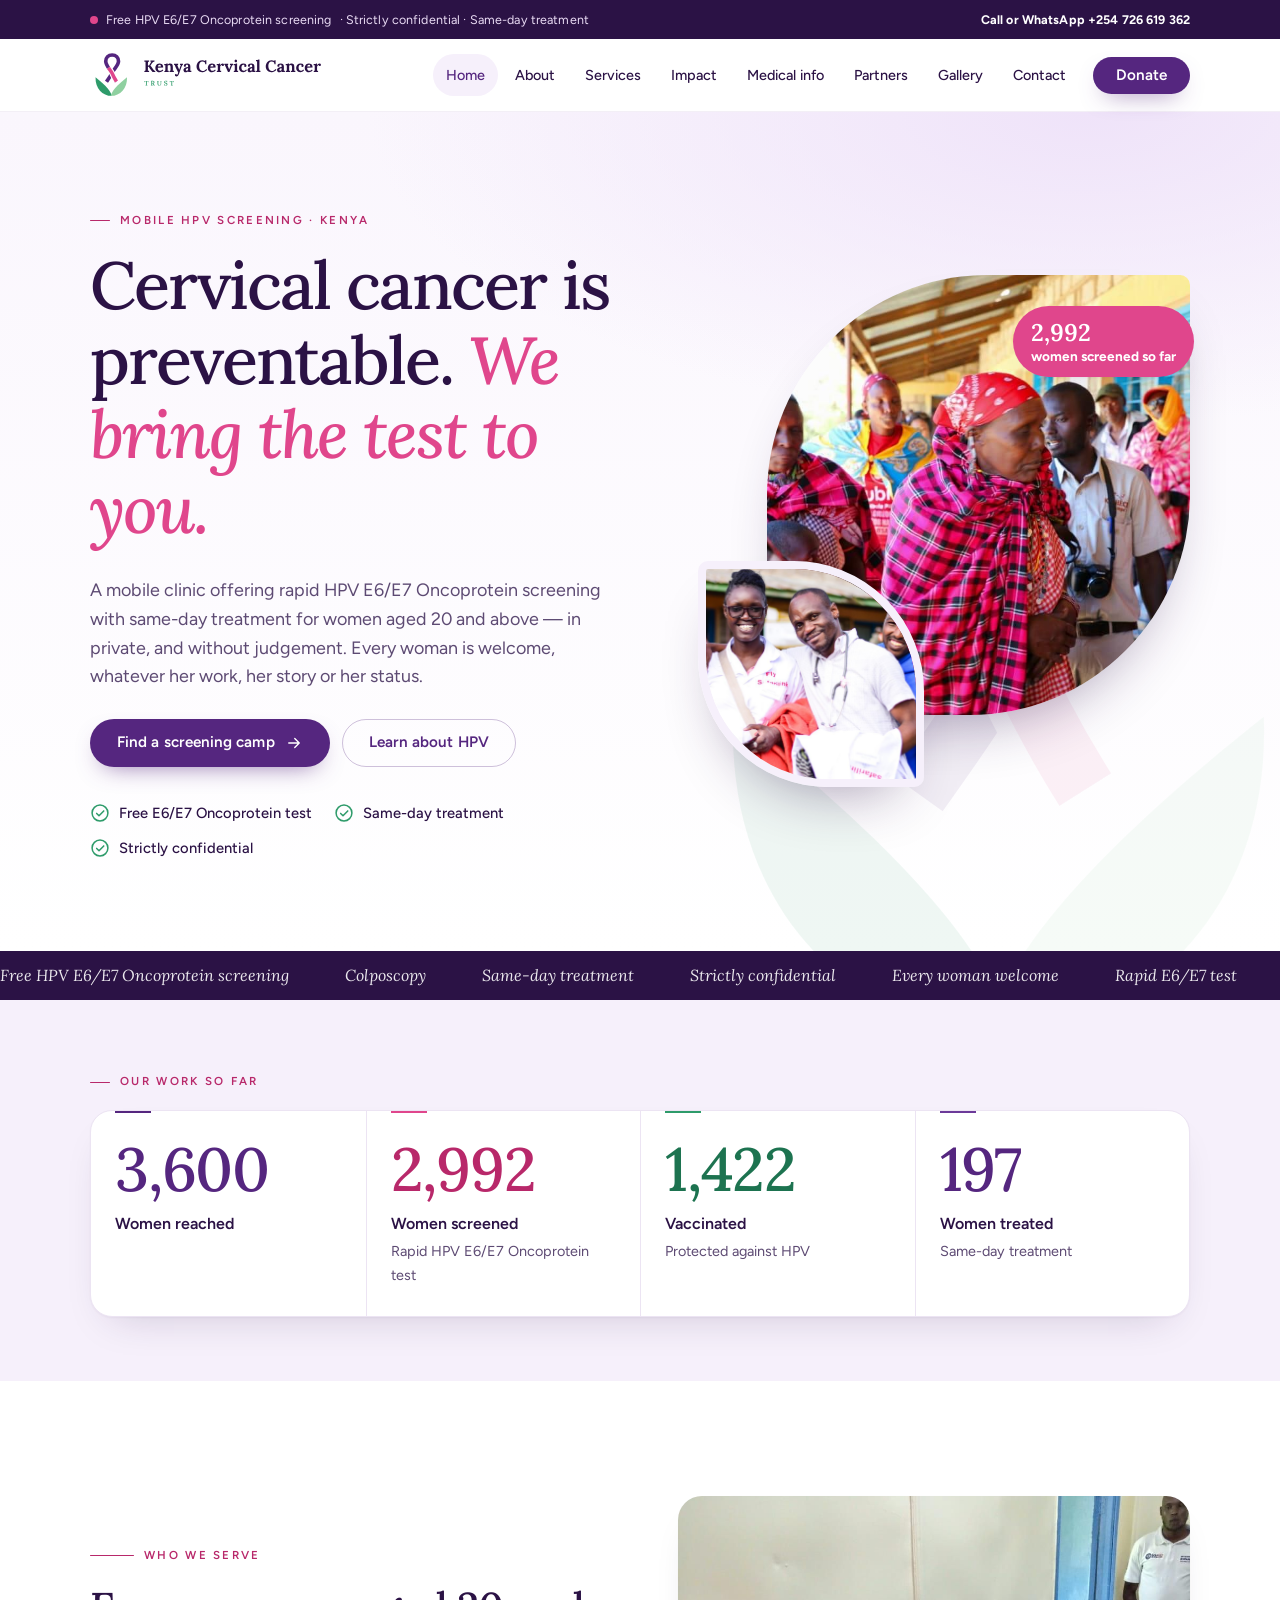
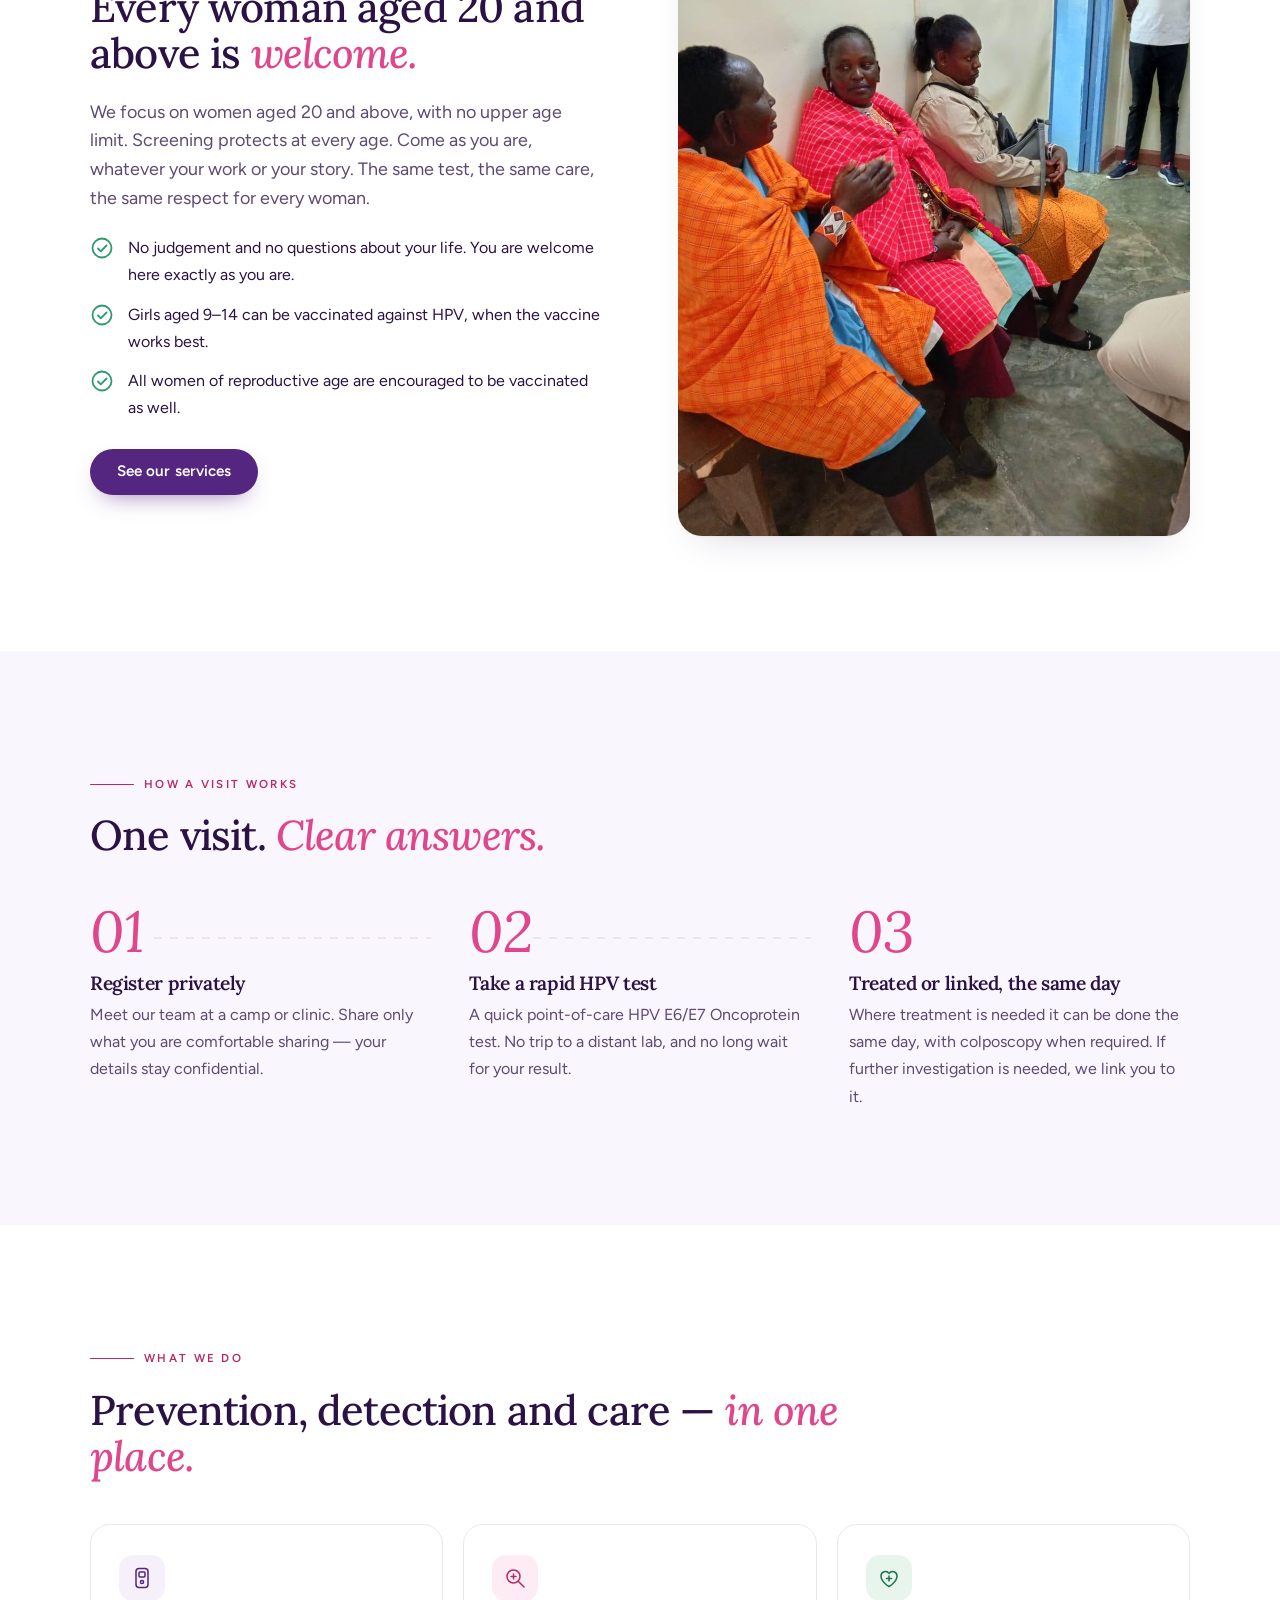
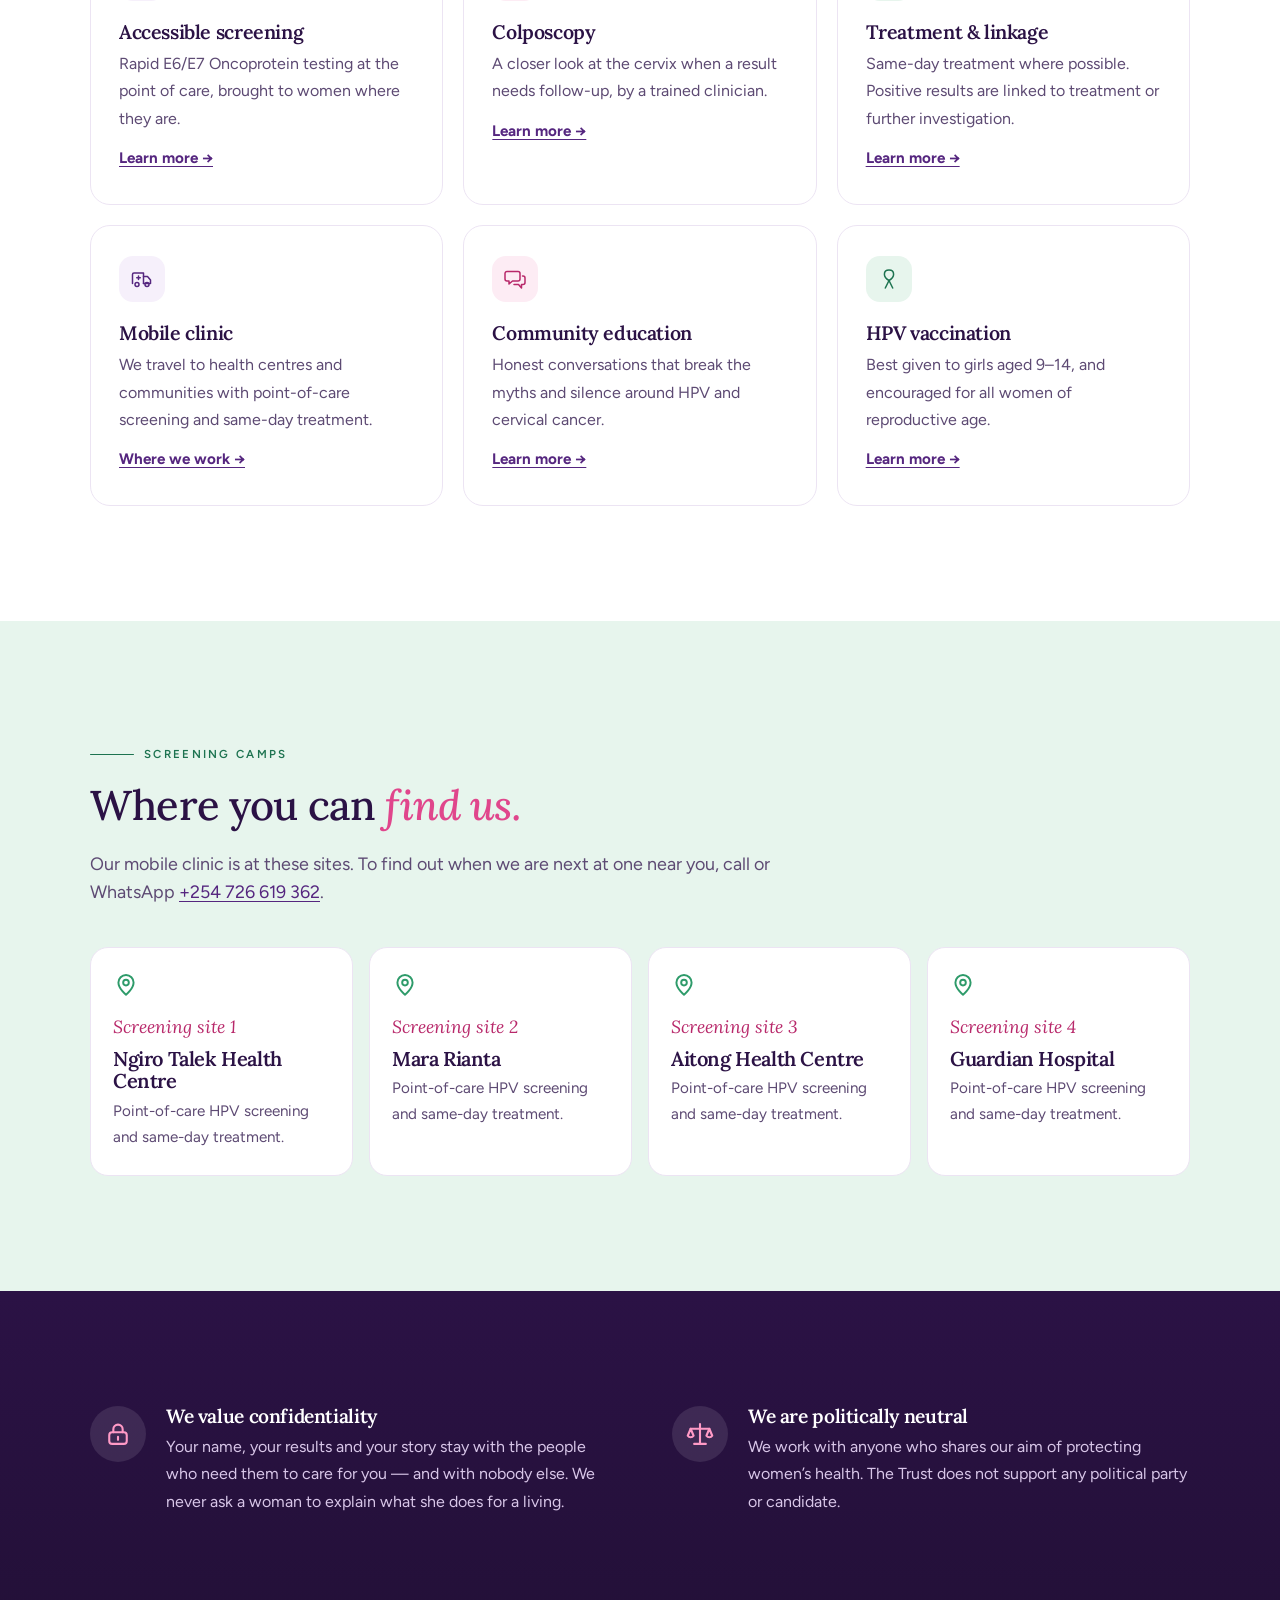
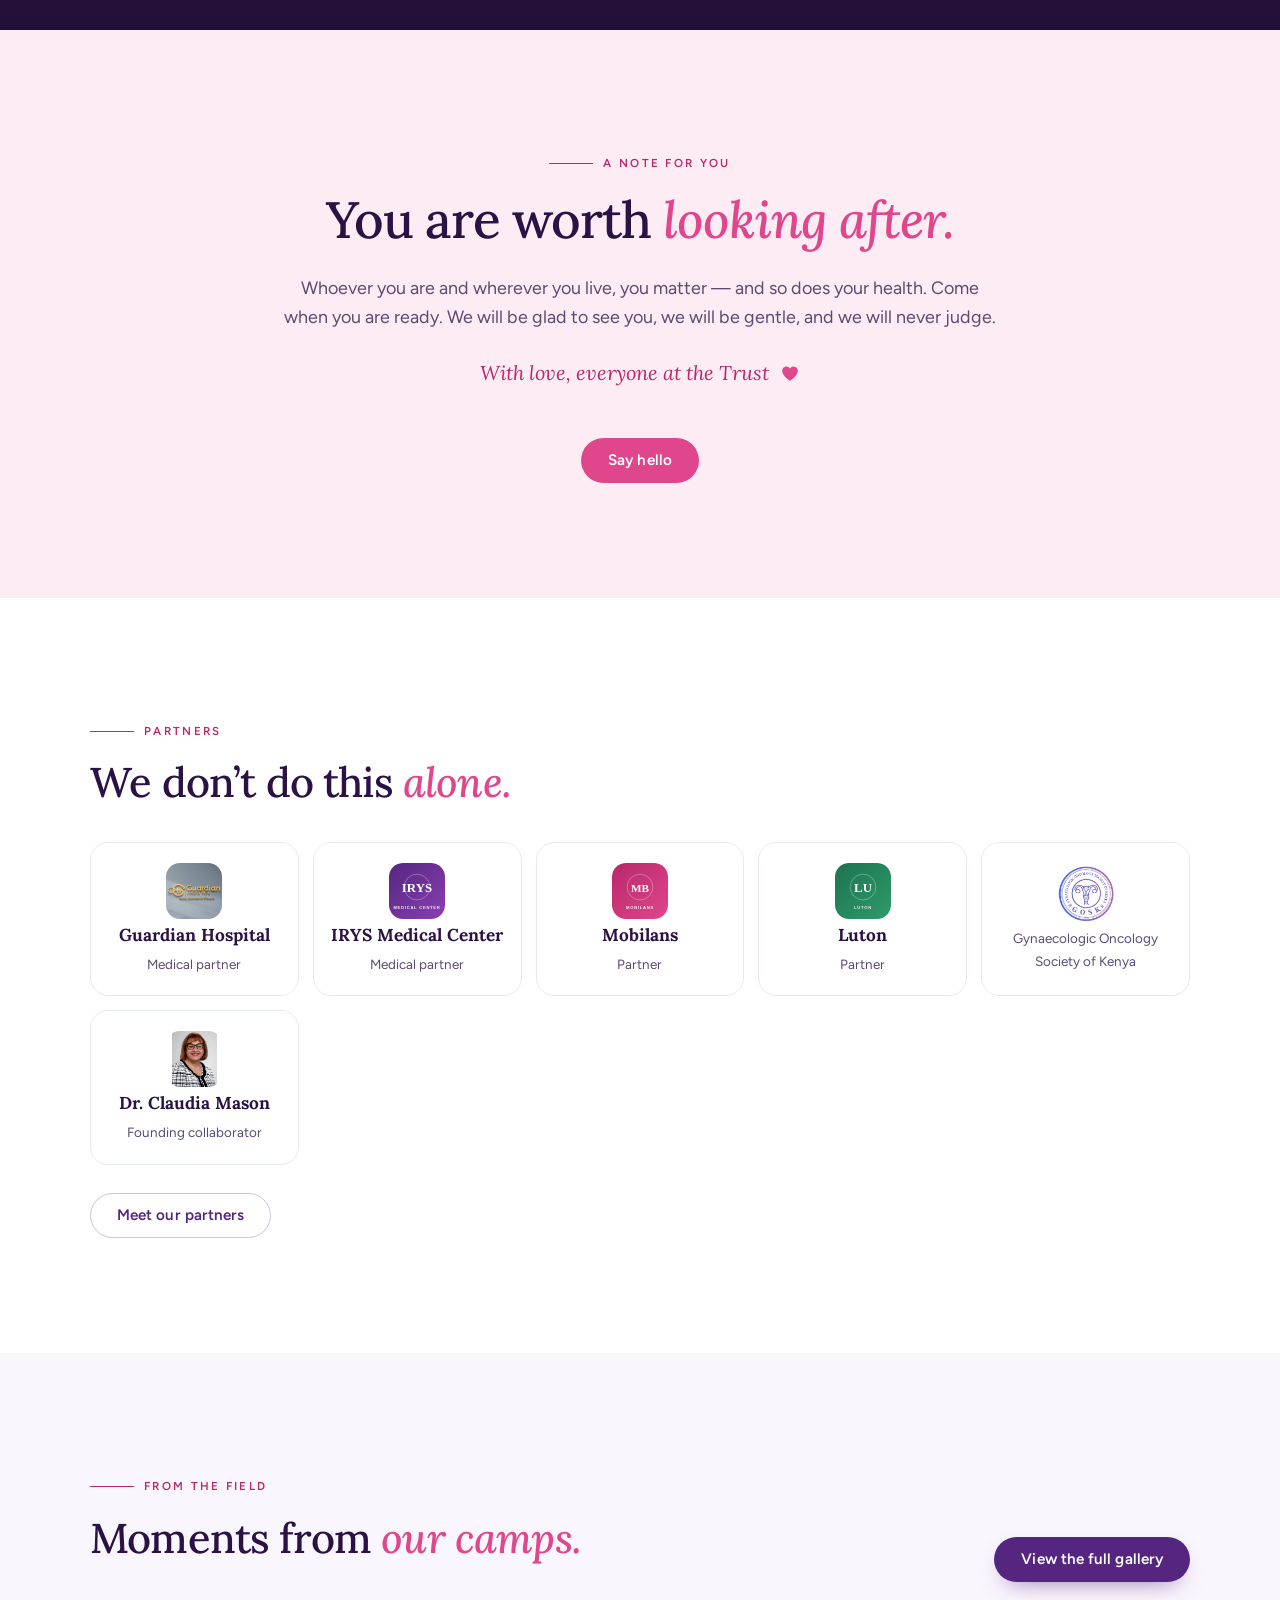
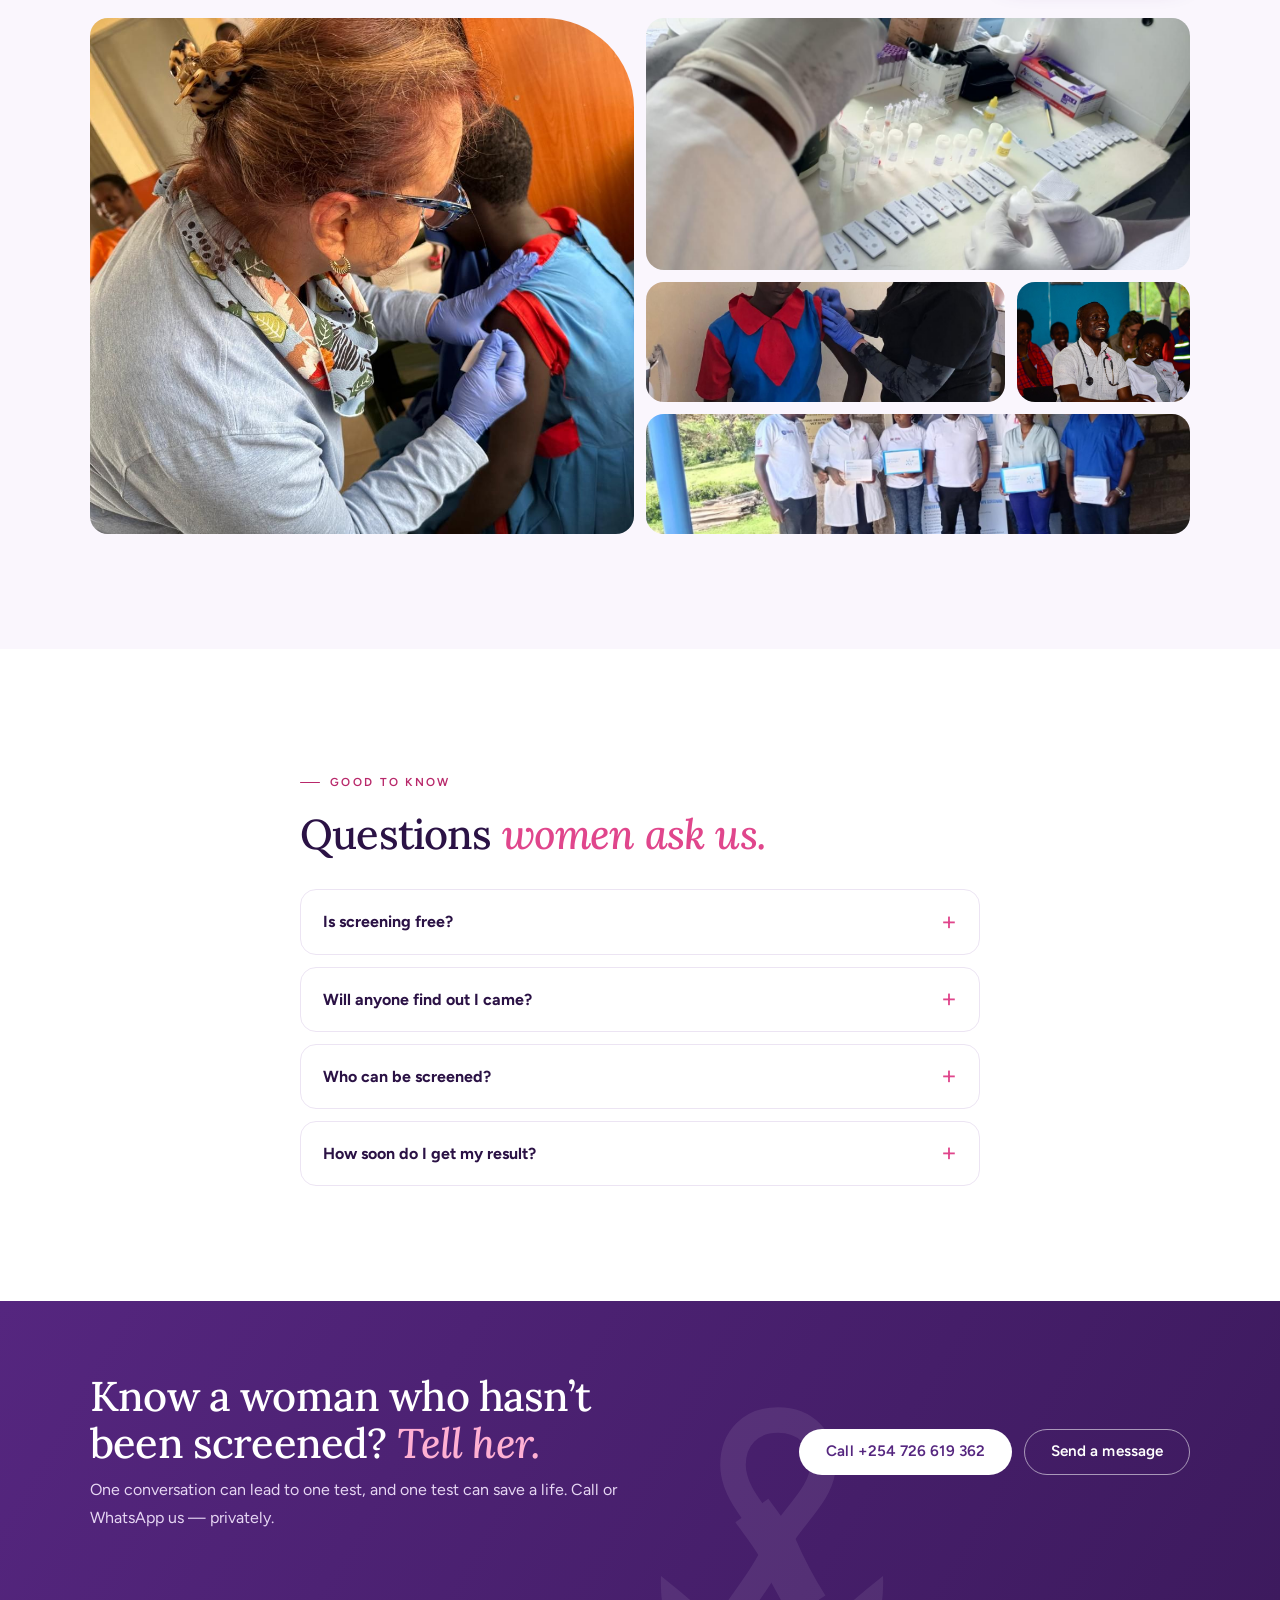
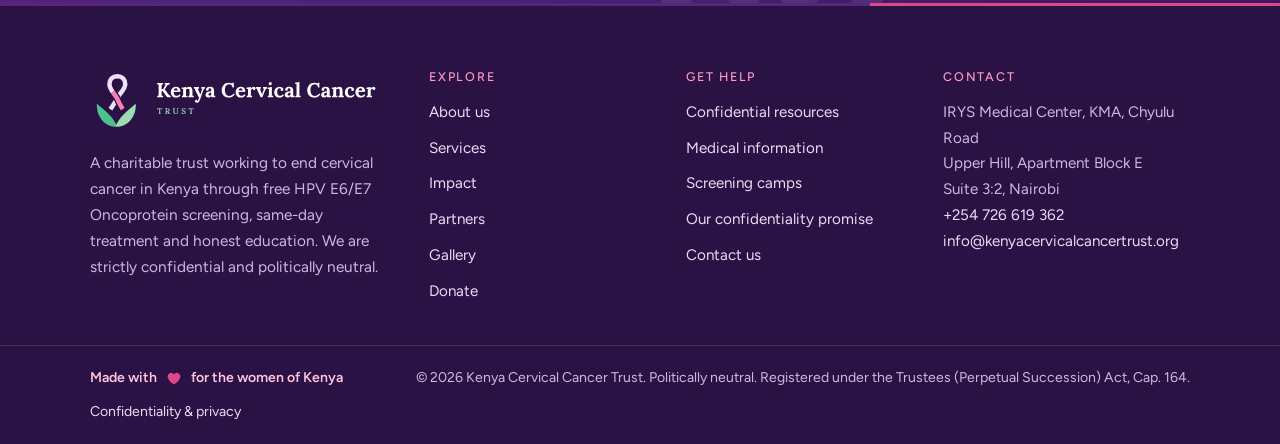
==== commit f621fc55: "site update - Remove foundation site is more sleeker" ====
--- a/index.html
+++ b/index.html
@@ -3,12 +3,12 @@
 <head>
 <meta charset="utf-8">
 <meta name="viewport" content="width=device-width, initial-scale=1">
-<title>Kenya Cervical Cancer Foundation Trust – Free HPV E6/E7 Oncoprotein screening for women in Kenya</title>
+<title>Kenya Cervical Cancer Trust – Free HPV E6/E7 Oncoprotein screening for women in Kenya</title>
 <meta name="description" content="Free, confidential HPV E6/E7 Oncoprotein screening and same-day treatment for women aged 20 and above in Kenya. A politically neutral charitable trust.">
 <meta name="robots" content="index, follow">
 <meta name="theme-color" content="#55267f">
 <meta property="og:type" content="website">
-<meta property="og:title" content="Kenya Cervical Cancer Foundation Trust – Free HPV E6/E7 Oncoprotein screening for women in Kenya">
+<meta property="og:title" content="Kenya Cervical Cancer Trust – Free HPV E6/E7 Oncoprotein screening for women in Kenya">
 <meta property="og:description" content="Free, confidential HPV E6/E7 Oncoprotein screening and same-day treatment for women aged 20 and above in Kenya. A politically neutral charitable trust.">
 <meta property="og:image" content="https://www.kenyacervicalcancertrust.org/images/og-image.png">
 <meta property="og:url" content="https://www.kenyacervicalcancertrust.org/index.html">
@@ -28,7 +28,7 @@
   <span class="pillar"><a href="tel:+254726619362"><span class="hide-s">Call or WhatsApp </span>+254 726 619 362</a></span>
 </div></div>
 <header class="site-header"><div class="wrap">
-  <a class="brand" href="index.html" aria-label="Kenya Cervical Cancer Foundation Trust — home"><img src="images/logo-horizontal.svg" alt="Kenya Cervical Cancer Foundation Trust" width="280" height="56"></a>
+  <a class="brand" href="index.html" aria-label="Kenya Cervical Cancer Trust — home"><img src="images/logo-horizontal.svg" alt="Kenya Cervical Cancer Trust" width="280" height="56"></a>
   <button class="menu-toggle" aria-expanded="false" aria-controls="site-nav" aria-label="Menu"><svg class="" viewBox="0 0 24 24" fill="none" stroke="currentColor" stroke-width="1.8" stroke-linecap="round" stroke-linejoin="round" aria-hidden="true" ><path d="M4 7h16M4 12h16M4 17h16"/></svg></button>
   <nav class="nav" id="site-nav" aria-label="Main"><a class="link" href="index.html" aria-current="page">Home</a><a class="link" href="about.html">About</a><a class="link" href="services.html">Services</a><a class="link" href="impact.html">Impact</a><a class="link" href="medical-info.html">Medical info</a><a class="link" href="partners.html">Partners</a><a class="link" href="gallery.html">Gallery</a><a class="link" href="contact.html">Contact</a><a class="btn btn-primary" href="donate.html">Donate</a></nav>
 </div></header>
@@ -195,7 +195,7 @@
 <div class="tricolor"></div>
 <div class="wrap">
   <div class="about">
-    <img src="images/logo-horizontal-light.svg" alt="Kenya Cervical Cancer Foundation Trust" width="340" height="62">
+    <img src="images/logo-horizontal-light.svg" alt="Kenya Cervical Cancer Trust" width="340" height="62">
     <p>A charitable trust working to end cervical cancer in Kenya through free HPV E6/E7 Oncoprotein screening, same-day treatment and honest education. We are strictly confidential and politically neutral.</p>
   </div>
   <div><h4>Explore</h4><ul>
@@ -212,7 +212,7 @@
     <a href="tel:+254726619362">+254 726 619 362</a><br><a href="mailto:info@kenyacervicalcancertrust.org">info@kenyacervicalcancertrust.org</a></address></div>
 </div>
 <div class="legal"><div class="wrap">
-  <span class="love-line">Made with <svg class="heart-ic" viewBox="0 0 24 24" fill="none" stroke="currentColor" stroke-width="2" stroke-linecap="round" stroke-linejoin="round" aria-hidden="true" ><path d="M12 20.5s-8.5-5-8.5-11A4.7 4.7 0 0 1 12 7a4.7 4.7 0 0 1 8.5 2.5c0 6-8.5 11-8.5 11z"/></svg> for the women of Kenya</span><span>&copy; 2026 Kenya Cervical Cancer Foundation Trust. Politically neutral. Registered under the Trustees (Perpetual Succession) Act, Cap. 164.</span>
+  <span class="love-line">Made with <svg class="heart-ic" viewBox="0 0 24 24" fill="none" stroke="currentColor" stroke-width="2" stroke-linecap="round" stroke-linejoin="round" aria-hidden="true" ><path d="M12 20.5s-8.5-5-8.5-11A4.7 4.7 0 0 1 12 7a4.7 4.7 0 0 1 8.5 2.5c0 6-8.5 11-8.5 11z"/></svg> for the women of Kenya</span><span>&copy; 2026 Kenya Cervical Cancer Trust. Politically neutral. Registered under the Trustees (Perpetual Succession) Act, Cap. 164.</span>
   <a href="about.html#confidentiality">Confidentiality &amp; privacy</a>
 </div></div>
 </footer>
--- a/css/style.css
+++ b/css/style.css
@@ -1,5 +1,5 @@
 /* ==========================================================================
-   Kenya Cervical Cancer Foundation Trust — site styles
+   Kenya Cervical Cancer Trust — site styles
    Palette: purple · pink · green. No frameworks, no icon fonts.
    ========================================================================== */
 
@@ -663,3 +663,99 @@
 .partner-chip { transition: transform .35s var(--ease), box-shadow .35s var(--ease), border-color .3s ease; }
 .pcard .logo.contain { background: #fff; border: 1px solid var(--line); }
 .pcard .logo.contain img { padding: 6px; }
+
+/* ==========================================================================
+   SLEEK PASS — refined, airy, quieter. Overrides only; content untouched.
+   ========================================================================== */
+:root {
+  --leaf: 20px;
+  --leaf-sm: 999px;
+  --shadow: 0 1px 2px rgba(43,18,69,.04), 0 18px 40px -22px rgba(43,18,69,.22);
+  --line: #ece4f3;
+}
+body { font-size: 1rem; line-height: 1.7; }
+h1, h2, h3, h4 { font-weight: 500; letter-spacing: -0.02em; line-height: 1.12; }
+h1 { letter-spacing: -0.03em; }
+h3 { font-size: 1.2rem; font-weight: 600; }
+.lead { font-size: 1.12rem; }
+.section { padding-block: clamp(64px, 9vw, 120px); }
+
+/* eyebrow: quieter */
+.eyebrow { font-size: .72rem; letter-spacing: .2em; font-weight: 600; margin-bottom: 18px; }
+.eyebrow::before { width: 20px; height: 1px; }
+
+/* buttons: pill, softer */
+.btn { padding: 14px 26px; font-weight: 600; font-size: .95rem; border-width: 1.5px; letter-spacing: .005em; }
+.btn-primary { box-shadow: 0 10px 24px -12px rgba(85,38,127,.7); }
+.btn-primary:hover, .btn-pink:hover { transform: translateY(-2px); }
+.btn-ghost { border-color: rgba(85,38,127,.28); }
+.btn-ghost:hover { border-color: var(--purple); }
+
+/* header: slim, frosted, no hard rule */
+.topbar { font-size: .78rem; letter-spacing: .01em; }
+.topbar .wrap { min-height: 34px; }
+.site-header { background: rgba(255,255,255,.78); backdrop-filter: saturate(1.6) blur(18px); -webkit-backdrop-filter: saturate(1.6) blur(18px); border-bottom: 1px solid rgba(85,38,127,.07); }
+.site-header .wrap { min-height: 72px; }
+.brand img { height: 46px; }
+.nav a.link { font-weight: 500; font-size: .9rem; border-radius: 999px; padding: 9px 13px; }
+.nav a.link[aria-current="page"] { background: var(--lilac); }
+.nav a.link[aria-current="page"]::after { display: none; }
+.nav .btn { padding: 10px 22px; }
+
+/* hero: soft wash instead of flat block */
+.hero { background: radial-gradient(1200px 520px at 85% 0%, #efe3f9 0%, rgba(239,227,249,0) 60%), linear-gradient(180deg, #faf6fd 0%, #fff 100%); }
+.hero h1 { font-size: clamp(2.5rem, 5.2vw, 4.2rem); }
+.hero p.lead { color: #5d4a73; }
+.page-hero { background: linear-gradient(180deg, #f8f2fc 0%, #fff 100%); border-bottom: 1px solid var(--line); }
+.hero-art .main, .hero-art .second { box-shadow: 0 30px 60px -30px rgba(43,18,69,.45); }
+.promise li { font-weight: 500; font-size: .92rem; }
+
+/* marquee: slim, calm */
+.marquee { background: var(--ink); border: 0; }
+.marquee .track { padding-block: 11px; }
+.marquee span { font-size: 1rem; opacity: .9; }
+
+/* stats: hairline, no heavy bars */
+.stat { border-top: 0; background: transparent; position: relative; padding: 28px 24px; }
+.stat::before { content: ""; position: absolute; left: 24px; top: 0; width: 36px; height: 2px; background: var(--purple); }
+.stat:nth-child(2)::before { background: var(--pink); }
+.stat:nth-child(3)::before { background: var(--green); }
+.stat:nth-child(4)::before { background: var(--purple-2); }
+.stats:not(.cards) { background: #fff; border: 1px solid var(--line); border-radius: 22px; box-shadow: var(--shadow); }
+.stats:not(.cards) .stat + .stat { border-left: 1px solid var(--line); }
+.stats.cards .stat { background: #fff; border: 1px solid var(--line); border-radius: 20px; box-shadow: none; }
+.stat .num { font-weight: 500; }
+
+/* photos & cards: calmer geometry */
+.photo, .photo.leaf-r, .photo.leaf-l { border-radius: 24px; }
+.feature { background: #fff; border: 1px solid var(--line); border-radius: 20px; padding: 30px 28px 32px; box-shadow: none; transition: transform .25s ease, box-shadow .25s ease, border-color .25s ease; }
+.feature:nth-child(3n+2), .feature:nth-child(3n+3) { background: #fff; }
+.feature:hover { transform: translateY(-4px); box-shadow: var(--shadow); border-color: transparent; }
+.feature .mark { width: 46px; height: 46px; padding: 11px; border-radius: 14px; background: var(--lilac); margin-bottom: 20px; }
+.feature:nth-child(3n+2) .mark { background: var(--blush); }
+.feature:nth-child(3n+3) .mark { background: var(--mint); }
+.camp, .partner-chip { border-radius: 18px; }
+.camp { transition: transform .25s ease, box-shadow .25s ease; }
+.camp:hover { transform: translateY(-3px); box-shadow: var(--shadow); }
+.faq details { border-radius: 16px; }
+.step::before { font-weight: 400; }
+.mosaic a, .mosaic a:nth-child(1) { border-radius: 18px; }
+.mosaic a:nth-child(1) { border-radius: 18px 90px 18px 18px; }
+
+/* bands */
+.bg-lilac { background: #faf6fd; }
+.tricolor { height: 3px; }
+.cta { background: linear-gradient(120deg, var(--purple) 0%, #3d1a5e 100%); }
+.on-dark { background: linear-gradient(180deg, #2b1245, #231038); }
+.site-footer { font-size: .95rem; }
+
+/* gentle entrance */
+@media (prefers-reduced-motion: no-preference) {
+  .hero .wrap > * { animation: sleekIn .8s cubic-bezier(.2,.7,.2,1) both; }
+  .hero .wrap > *:nth-child(2) { animation-delay: .12s; }
+  @keyframes sleekIn { from { opacity: 0; transform: translateY(14px); } to { opacity: 1; transform: none; } }
+}
+@media (max-width: 900px) {
+  .stats:not(.cards) .stat + .stat { border-left: 0; border-top: 1px solid var(--line); }
+  .brand img { height: 42px; }
+}
